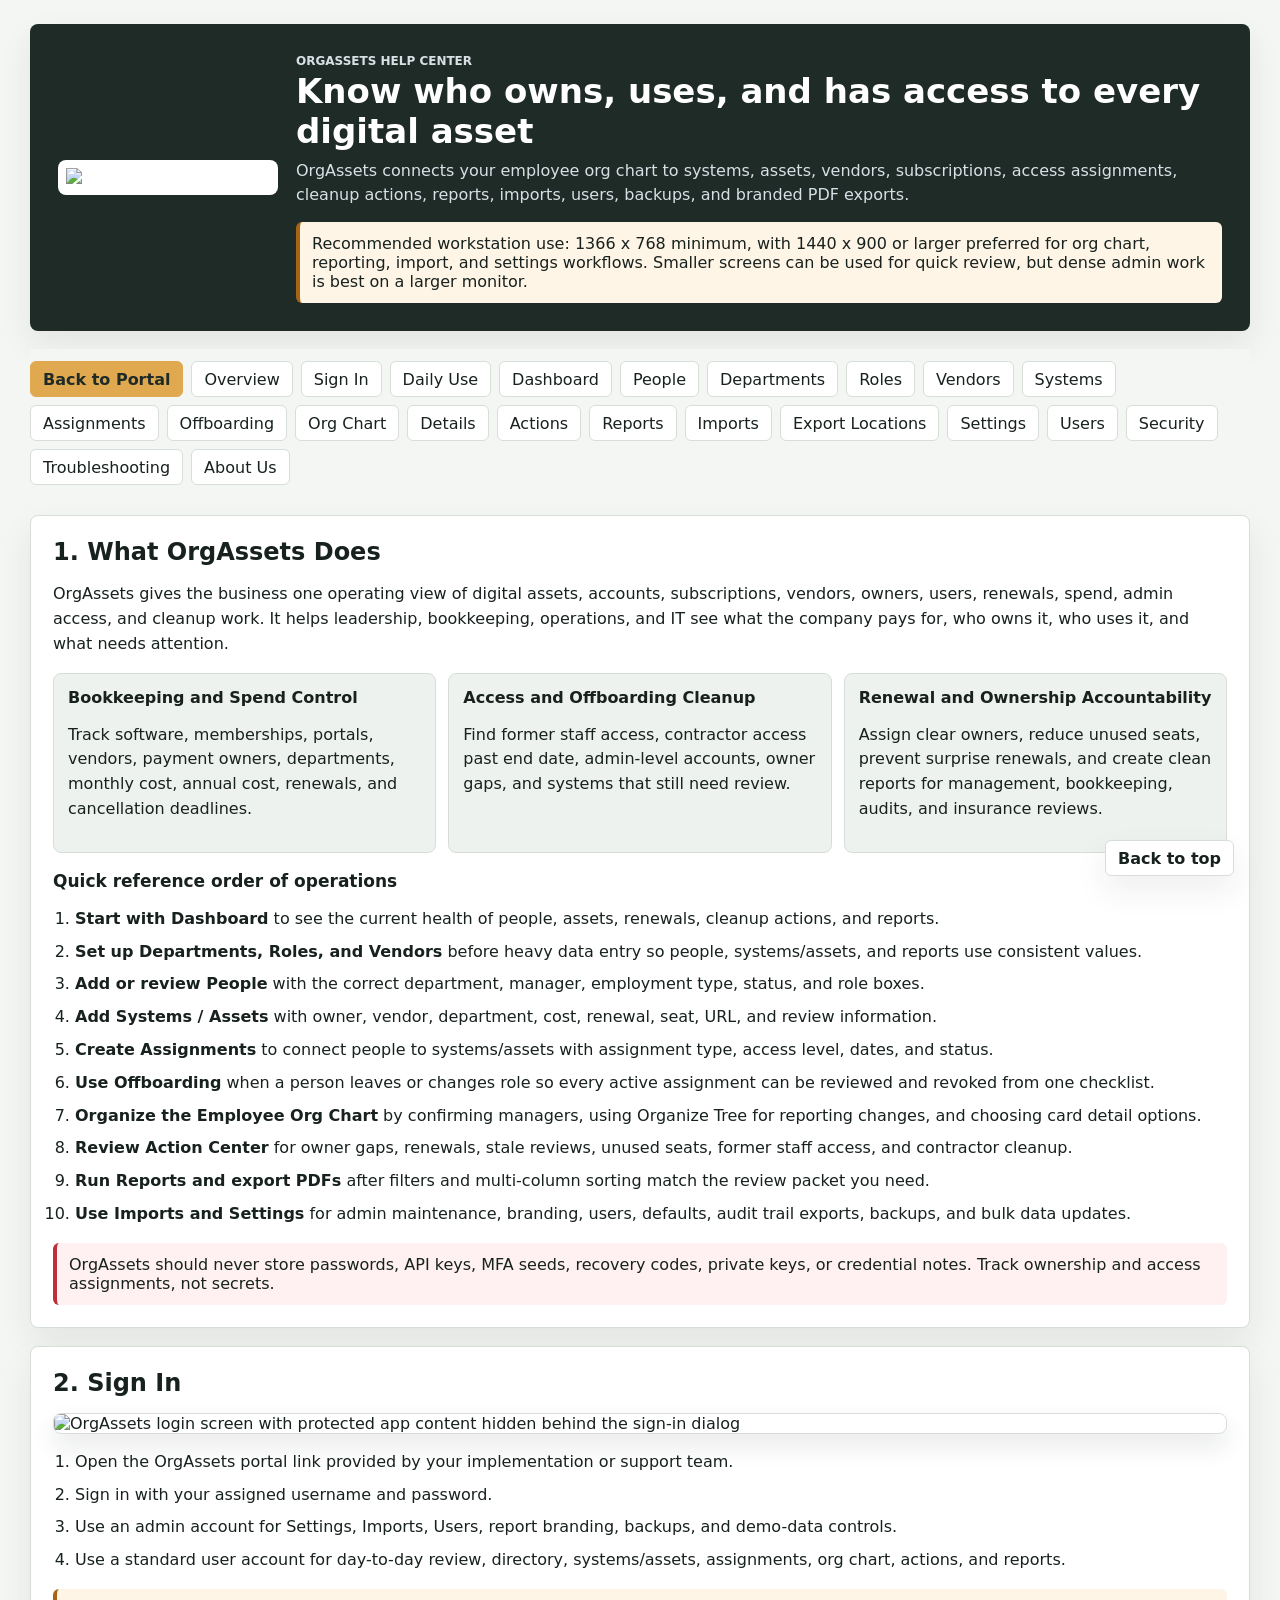
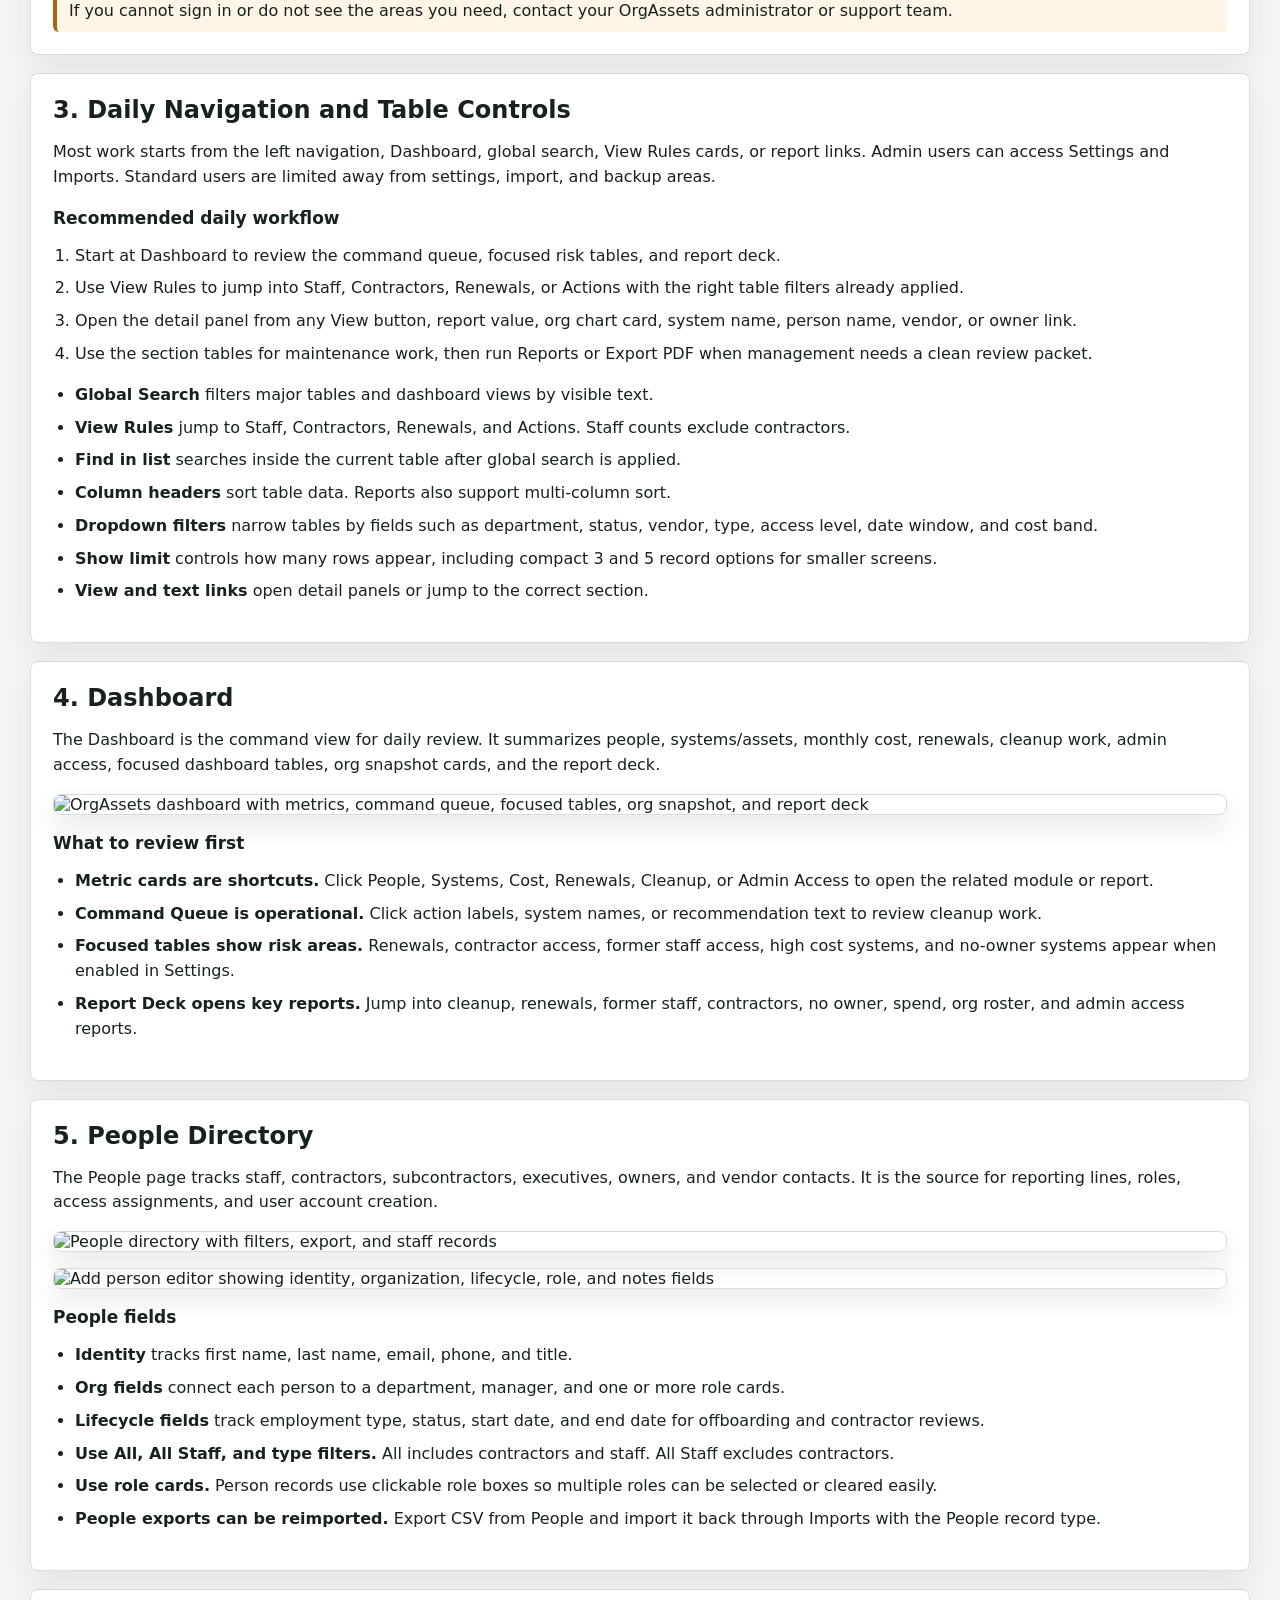
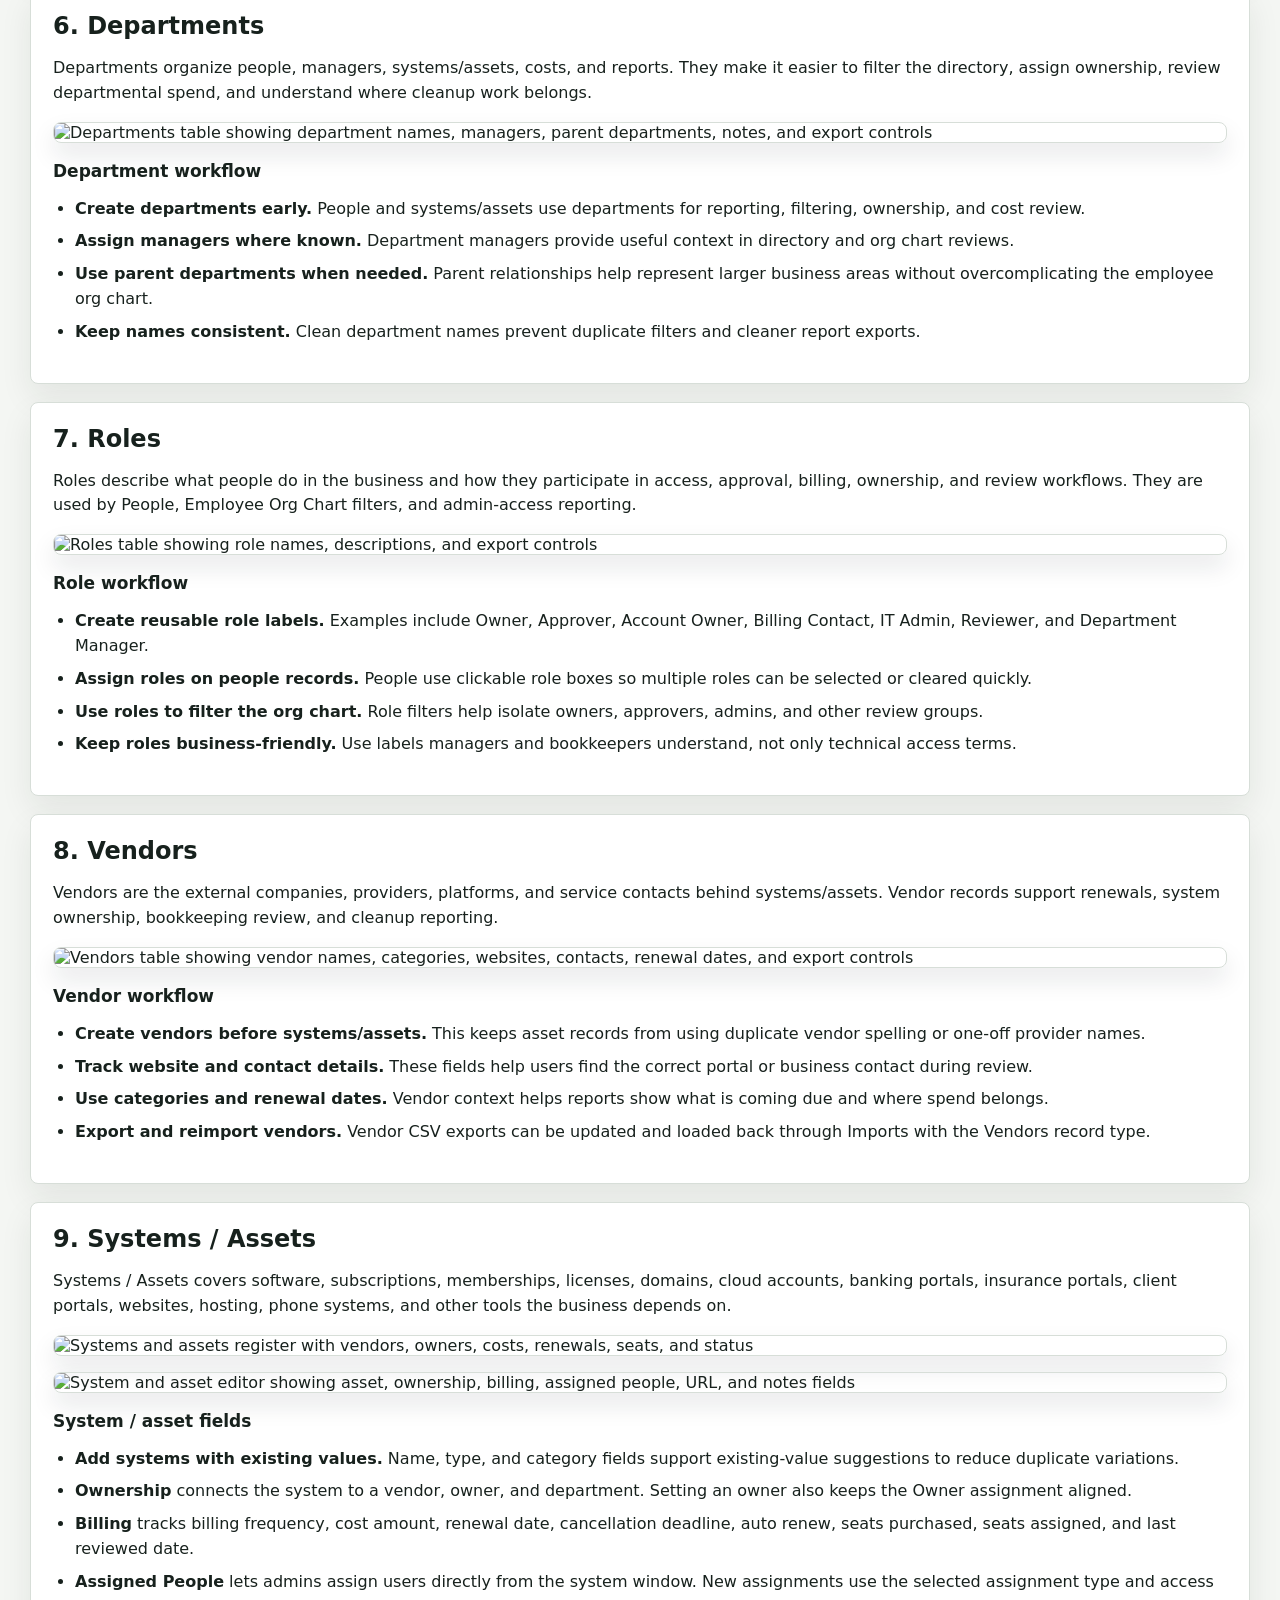
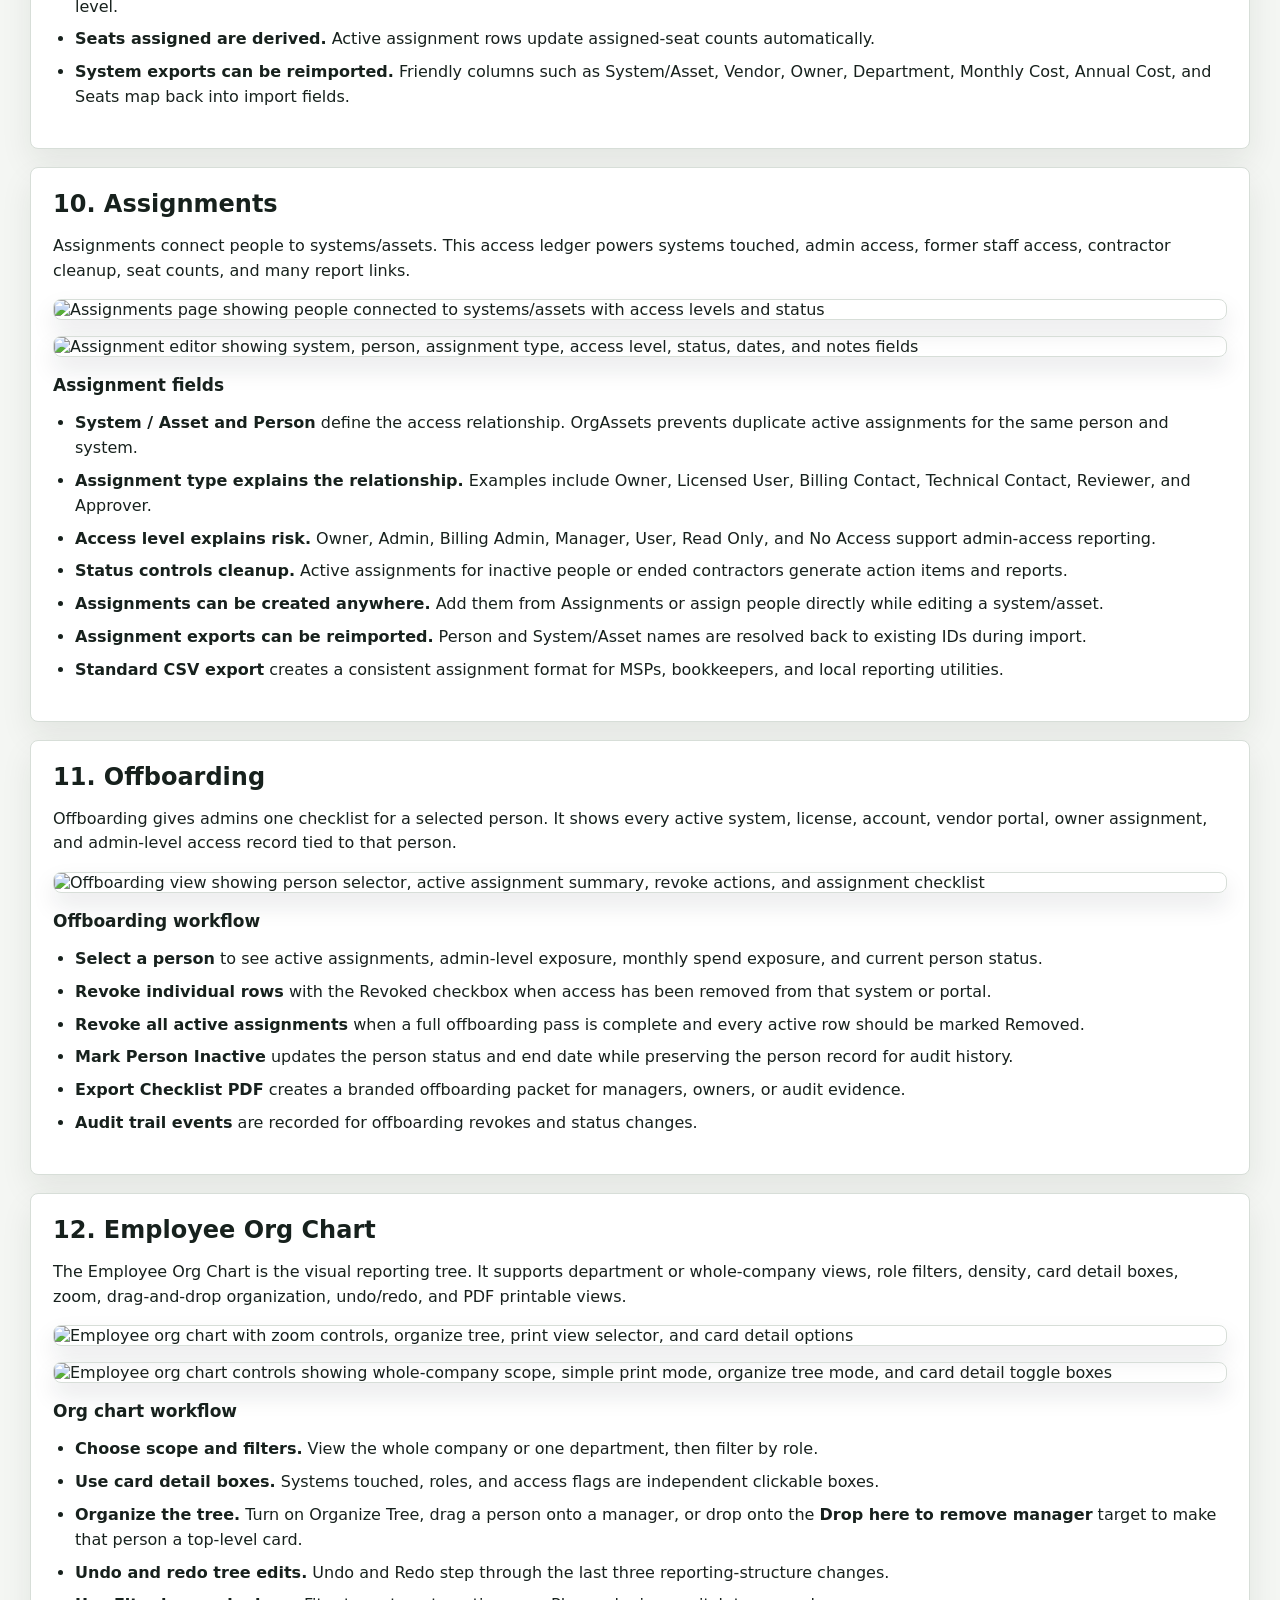
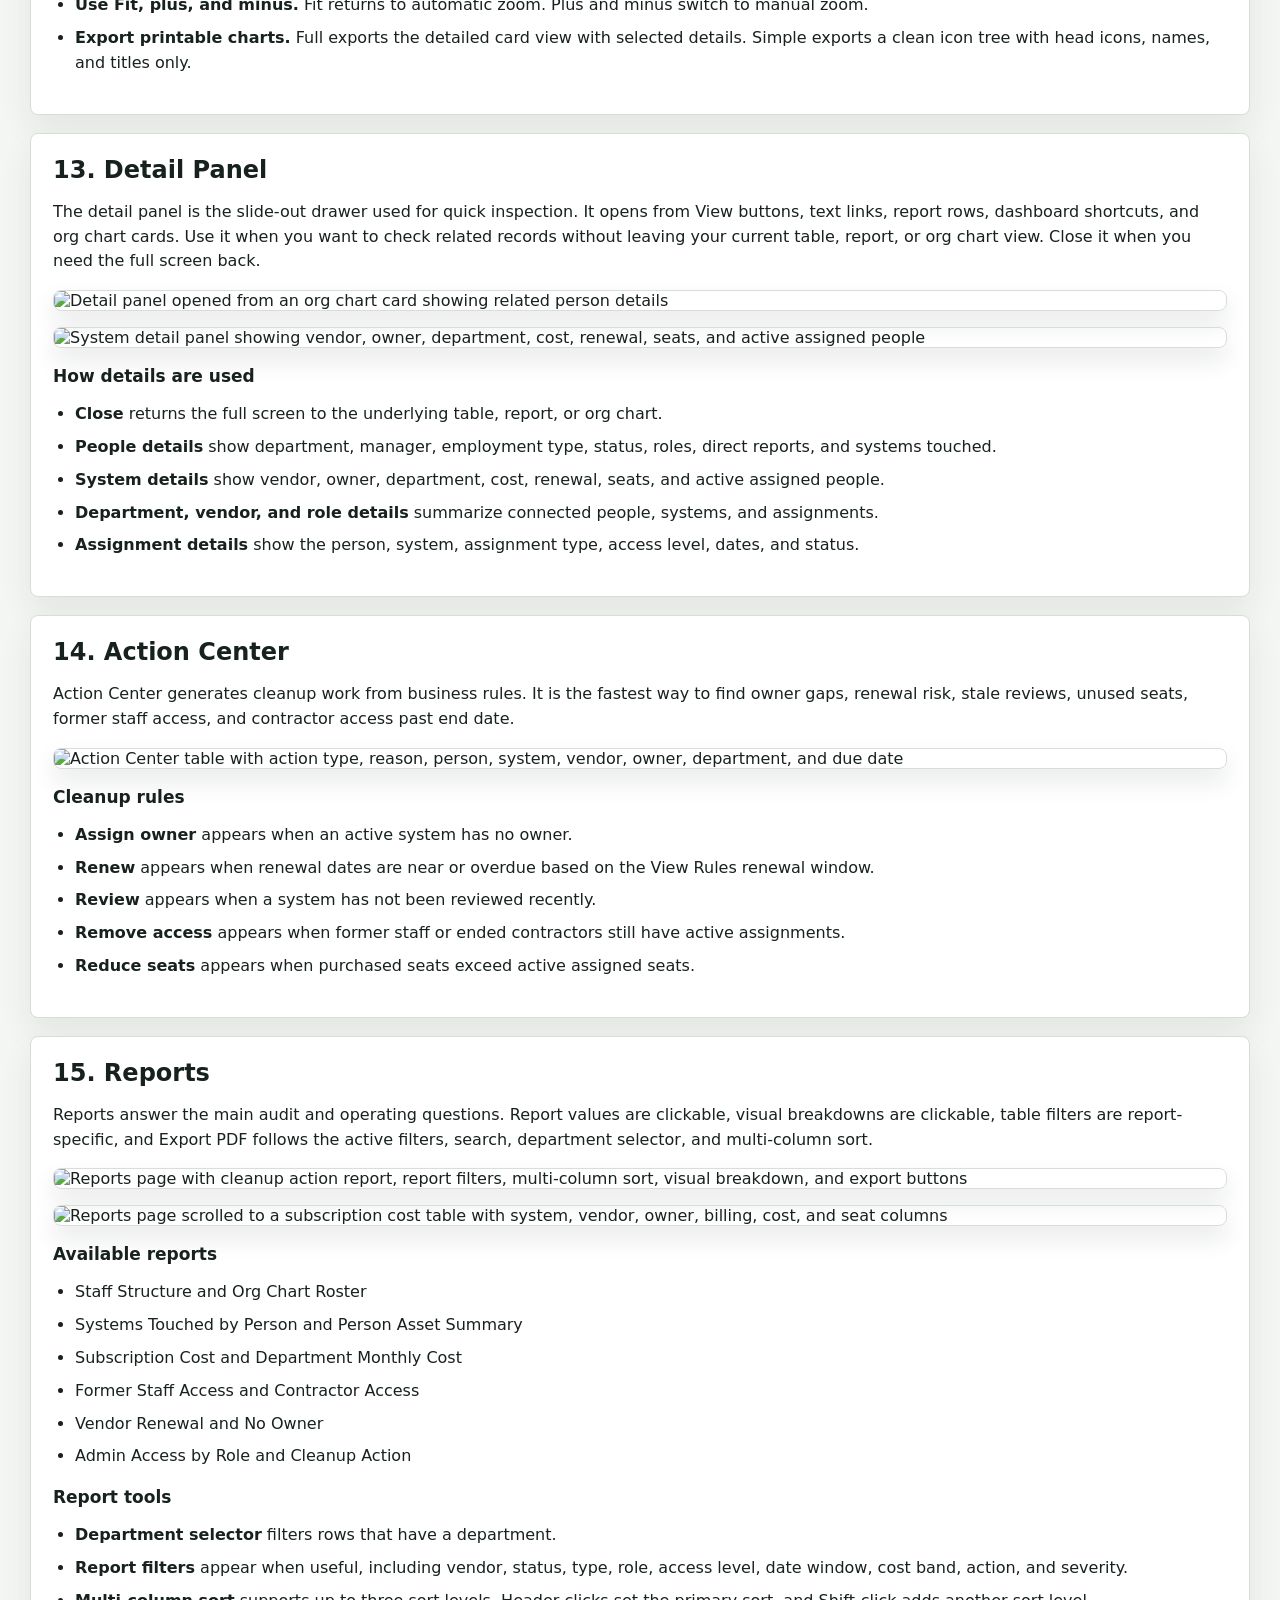
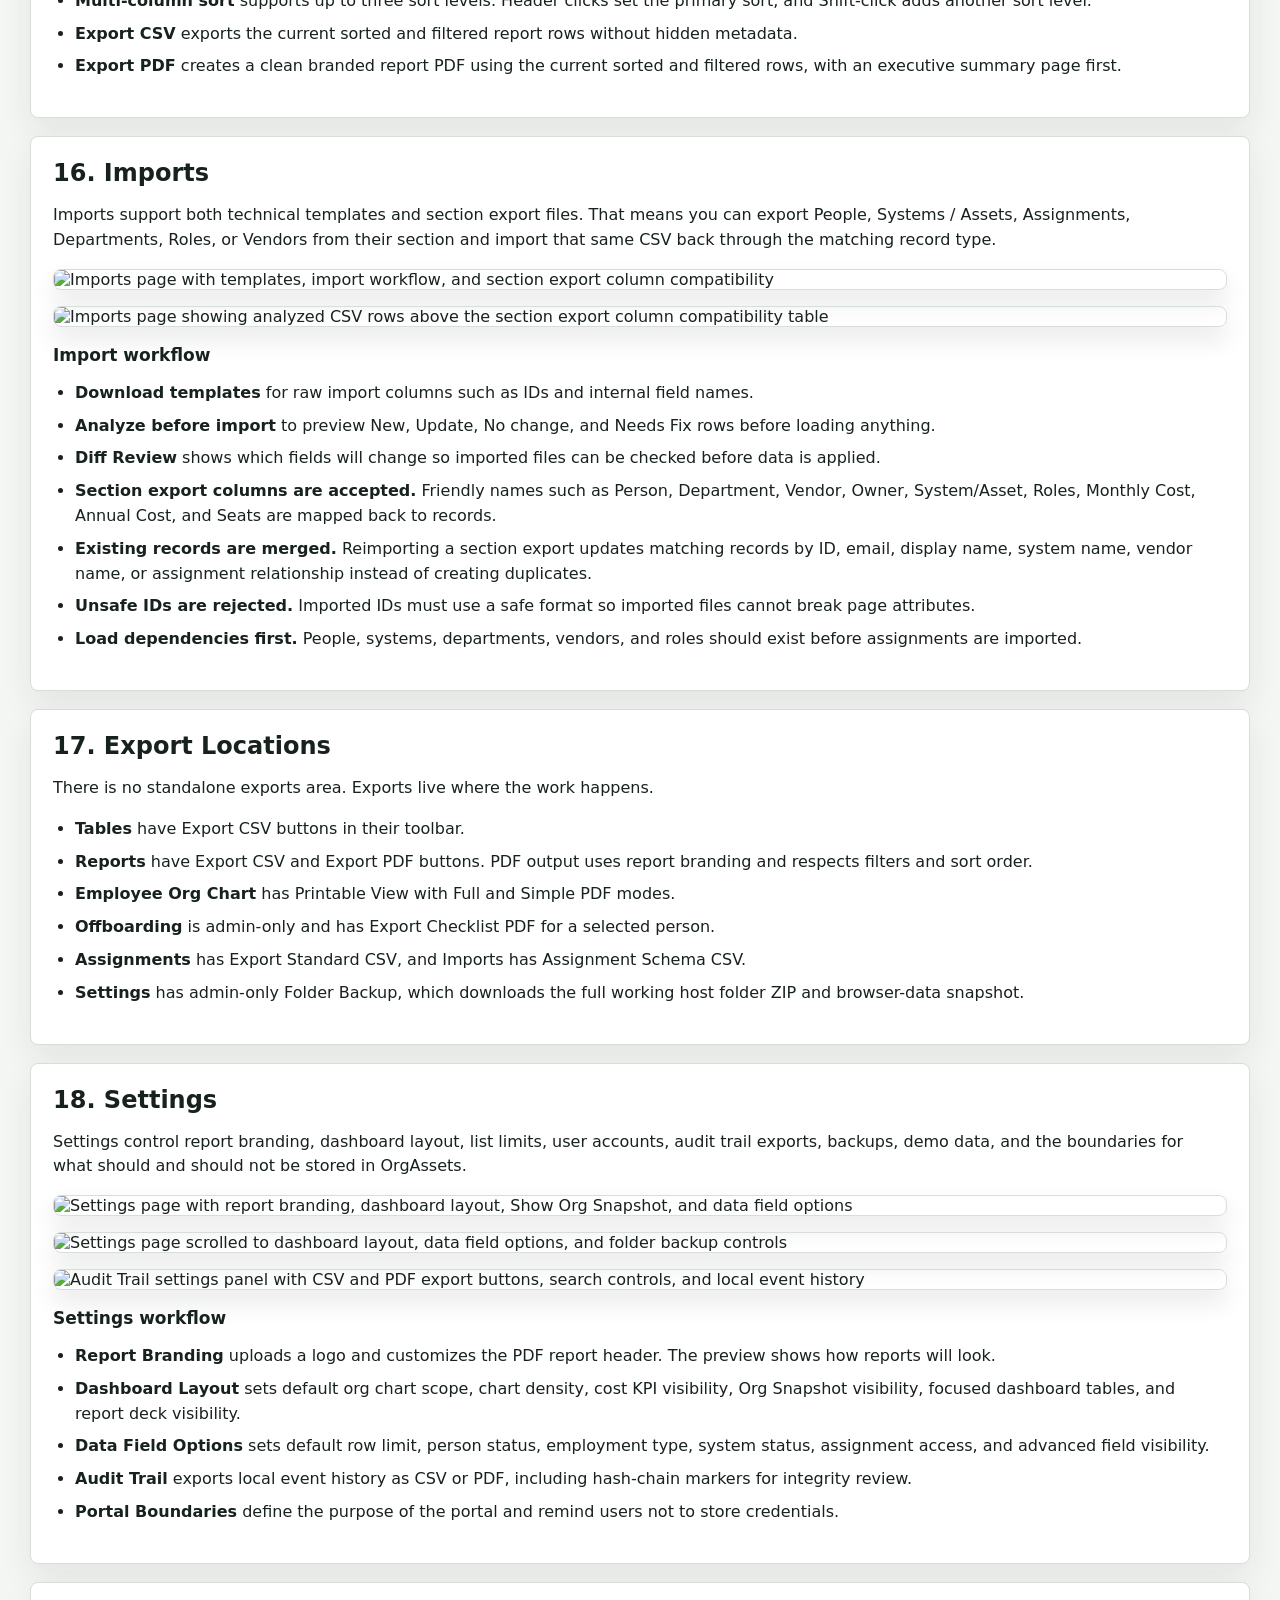
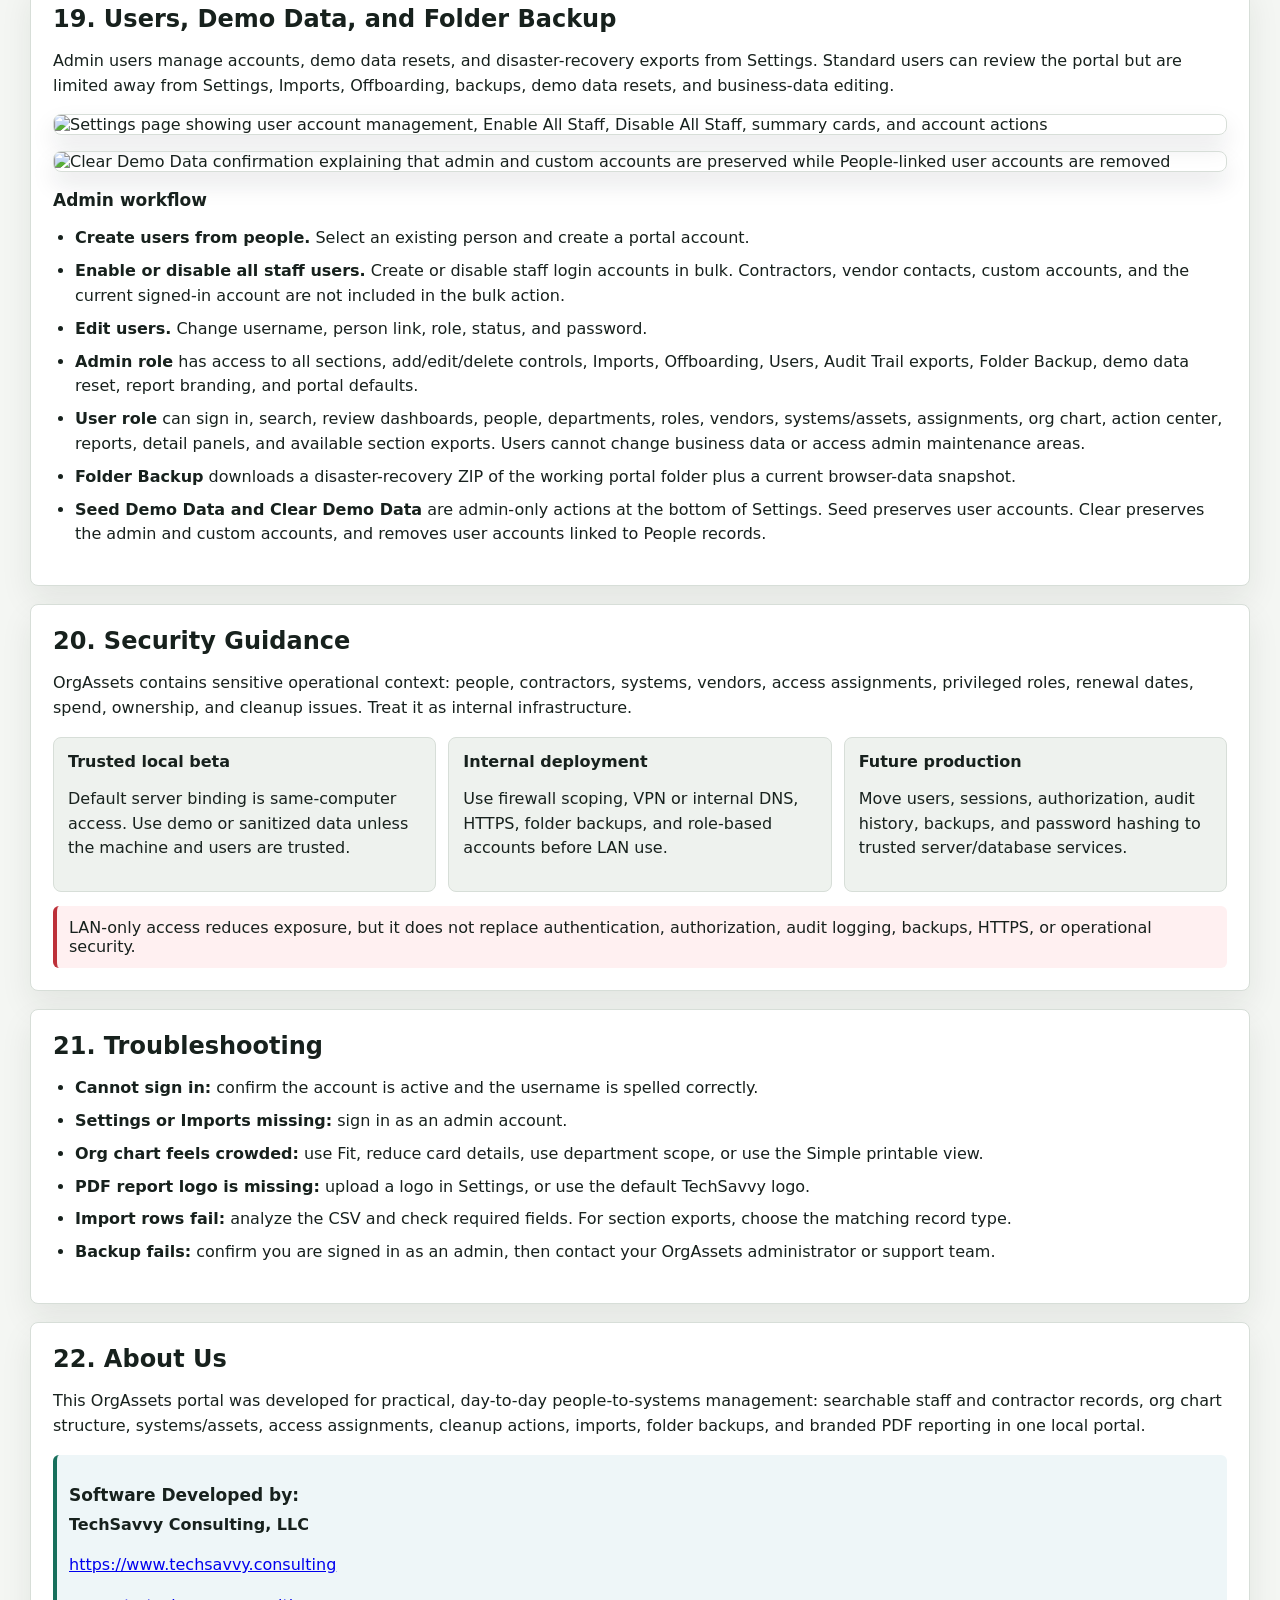
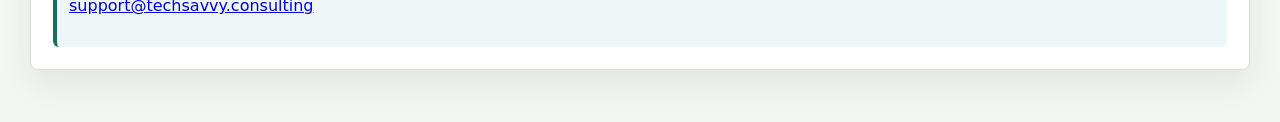
==== help.html @ 1e42f84e "Upload OrgAssets static demo files" ====
<!doctype html>
<html lang="en">
  <head>
    <meta charset="utf-8" />
    <meta name="viewport" content="width=device-width, initial-scale=1" />
    <title>OrgAssets Help</title>
    <link rel="stylesheet" href="./styles.css" />
    <style>
      body {
        background: #f4f6f3;
      }

      .help-layout {
        width: min(1220px, calc(100vw - 32px));
        margin: 0 auto;
        padding: 24px 0 52px;
      }

      .help-hero {
        padding: 28px;
        background: #1f2b27;
        color: #fff;
        border-radius: 8px;
        box-shadow: var(--shadow);
      }

      .brand-row {
        display: grid;
        grid-template-columns: minmax(170px, 220px) minmax(0, 1fr);
        gap: 18px;
        align-items: center;
      }

      .brand-row img {
        width: 100%;
        padding: 8px;
        background: #fff;
        border-radius: 8px;
      }

      .help-hero h1 {
        margin: 0 0 8px;
        font-size: 34px;
      }

      .help-hero p {
        max-width: 920px;
        margin: 0;
        color: #d8e0e5;
        line-height: 1.55;
      }

      .help-nav {
        display: flex;
        flex-wrap: wrap;
        gap: 8px;
        margin-top: 18px;
      }

      .help-nav a,
      .back-top-floating {
        display: inline-flex;
        align-items: center;
        min-height: 36px;
        padding: 0 12px;
        color: var(--text);
        text-decoration: none;
        background: #fff;
        border: 1px solid var(--line);
        border-radius: 6px;
      }

      .help-nav a:hover,
      .back-top-floating:hover {
        border-color: var(--accent);
        box-shadow: 0 8px 18px rgba(23, 32, 39, 0.08);
      }

      .help-nav a.primary {
        background: #e0a84f;
        border-color: #e0a84f;
        color: #1f2b27;
        font-weight: 800;
      }

      .help-nav {
        position: sticky;
        top: 0;
        z-index: 5;
        padding: 12px 0;
        background: #f4f6f3;
      }

      .help-card {
        margin-top: 18px;
        padding: 22px;
        background: #fff;
        border: 1px solid var(--line);
        border-radius: 8px;
        box-shadow: var(--shadow);
      }

      .help-card h2 {
        margin: 0 0 8px;
        font-size: 24px;
      }

      .help-card h3 {
        margin: 18px 0 8px;
        font-size: 17px;
      }

      .help-card p,
      .help-card li {
        line-height: 1.55;
      }

      .help-card ol,
      .help-card ul {
        padding-left: 22px;
      }

      .help-card li {
        margin: 8px 0;
      }

      .help-card h3 + p {
        margin-top: 0;
      }

      .help-card img {
        display: block;
        width: 100%;
        margin: 16px 0;
        border: 1px solid var(--line);
        border-radius: 8px;
        box-shadow: 0 12px 24px rgba(23, 32, 39, 0.1);
      }

      .callout {
        margin-top: 14px;
        padding: 12px;
        color: var(--text);
        background: #eef6f8;
        border-left: 4px solid var(--accent);
        border-radius: 6px;
      }

      .callout p {
        color: inherit;
      }

      .callout.warning {
        background: #fff5e7;
        border-left-color: var(--warn);
      }

      .callout.danger {
        background: #fff0f1;
        border-left-color: var(--danger);
      }

      .feature-grid,
      .workflow-grid {
        display: grid;
        grid-template-columns: repeat(3, minmax(0, 1fr));
        gap: 12px;
        margin-top: 14px;
      }

      .mini-card {
        padding: 14px;
        background: var(--surface-2);
        border: 1px solid var(--line);
        border-radius: 8px;
      }

      .mini-card strong {
        display: block;
        margin-bottom: 6px;
      }

      .back-top-floating {
        position: fixed;
        right: max(18px, calc((100vw - 1220px) / 2 + 16px));
        bottom: 24px;
        z-index: 20;
        font-weight: 800;
        box-shadow: var(--shadow);
      }

      code {
        padding: 2px 5px;
        background: #eef2ee;
        border-radius: 4px;
      }

      @media (max-width: 900px) {
        .brand-row,
        .feature-grid,
        .workflow-grid {
          grid-template-columns: 1fr;
        }

        .brand-row img {
          max-width: 220px;
        }
      }

      @media (max-width: 680px) {
        .help-layout {
          width: min(100vw - 20px, 1220px);
          padding-top: 12px;
        }

        .back-top-floating {
          display: none;
        }

        .help-hero,
        .help-card {
          padding: 16px;
        }

        .help-hero h1 {
          font-size: 28px;
        }
      }
    </style>
  </head>
  <body>
    <a id="top"></a>
    <a class="back-top-floating" href="#top">Back to top</a>

    <main class="help-layout">
      <section class="help-hero">
        <div class="brand-row">
          <img src="./assets/brand/techsavvy-logo.png" alt="TechSavvy Consulting" />
          <div>
            <p class="eyebrow">OrgAssets Help Center</p>
            <h1>Know who owns, uses, and has access to every digital asset</h1>
            <p>
              OrgAssets connects your employee org chart to systems, assets, vendors, subscriptions, access assignments,
              cleanup actions, reports, imports, users, backups, and branded PDF exports.
            </p>
            <div class="callout warning">
              Recommended workstation use: 1366 x 768 minimum, with 1440 x 900 or larger preferred for org chart,
              reporting, import, and settings workflows. Smaller screens can be used for quick review, but dense admin
              work is best on a larger monitor.
            </div>
          </div>
        </div>
      </section>

      <nav class="help-nav" aria-label="Help sections">
        <a class="primary" href="./index.html">Back to Portal</a>
        <a href="#overview">Overview</a>
        <a href="#sign-in">Sign In</a>
        <a href="#daily-use">Daily Use</a>
        <a href="#dashboard">Dashboard</a>
        <a href="#people">People</a>
        <a href="#departments">Departments</a>
        <a href="#roles">Roles</a>
        <a href="#vendors">Vendors</a>
        <a href="#systems">Systems</a>
        <a href="#assignments">Assignments</a>
        <a href="#offboarding">Offboarding</a>
        <a href="#org">Org Chart</a>
        <a href="#details">Details</a>
        <a href="#actions">Actions</a>
        <a href="#reports">Reports</a>
        <a href="#imports">Imports</a>
        <a href="#export-locations">Export Locations</a>
        <a href="#settings">Settings</a>
        <a href="#users-backup">Users</a>
        <a href="#security">Security</a>
        <a href="#troubleshooting">Troubleshooting</a>
        <a href="#about">About Us</a>
      </nav>

      <section id="overview" class="help-card">
        <h2>1. What OrgAssets Does</h2>
        <p>
          OrgAssets gives the business one operating view of digital assets, accounts, subscriptions, vendors, owners,
          users, renewals, spend, admin access, and cleanup work. It helps leadership, bookkeeping, operations, and IT
          see what the company pays for, who owns it, who uses it, and what needs attention.
        </p>
        <div class="feature-grid">
          <article class="mini-card">
            <strong>Bookkeeping and Spend Control</strong>
            <p>Track software, memberships, portals, vendors, payment owners, departments, monthly cost, annual cost, renewals, and cancellation deadlines.</p>
          </article>
          <article class="mini-card">
            <strong>Access and Offboarding Cleanup</strong>
            <p>Find former staff access, contractor access past end date, admin-level accounts, owner gaps, and systems that still need review.</p>
          </article>
          <article class="mini-card">
            <strong>Renewal and Ownership Accountability</strong>
            <p>Assign clear owners, reduce unused seats, prevent surprise renewals, and create clean reports for management, bookkeeping, audits, and insurance reviews.</p>
          </article>
        </div>
        <h3>Quick reference order of operations</h3>
        <ol>
          <li><b>Start with Dashboard</b> to see the current health of people, assets, renewals, cleanup actions, and reports.</li>
          <li><b>Set up Departments, Roles, and Vendors</b> before heavy data entry so people, systems/assets, and reports use consistent values.</li>
          <li><b>Add or review People</b> with the correct department, manager, employment type, status, and role boxes.</li>
          <li><b>Add Systems / Assets</b> with owner, vendor, department, cost, renewal, seat, URL, and review information.</li>
          <li><b>Create Assignments</b> to connect people to systems/assets with assignment type, access level, dates, and status.</li>
          <li><b>Use Offboarding</b> when a person leaves or changes role so every active assignment can be reviewed and revoked from one checklist.</li>
          <li><b>Organize the Employee Org Chart</b> by confirming managers, using Organize Tree for reporting changes, and choosing card detail options.</li>
          <li><b>Review Action Center</b> for owner gaps, renewals, stale reviews, unused seats, former staff access, and contractor cleanup.</li>
          <li><b>Run Reports and export PDFs</b> after filters and multi-column sorting match the review packet you need.</li>
          <li><b>Use Imports and Settings</b> for admin maintenance, branding, users, defaults, audit trail exports, backups, and bulk data updates.</li>
        </ol>
        <div class="callout danger">
          OrgAssets should never store passwords, API keys, MFA seeds, recovery codes, private keys, or credential notes.
          Track ownership and access assignments, not secrets.
        </div>
      </section>

      <section id="sign-in" class="help-card">
        <h2>2. Sign In</h2>
        <img src="./assets/help/21-login-screen.png" alt="OrgAssets login screen with protected app content hidden behind the sign-in dialog" />
        <ol>
          <li>Open the OrgAssets portal link provided by your implementation or support team.</li>
          <li>Sign in with your assigned username and password.</li>
          <li>Use an admin account for Settings, Imports, Users, report branding, backups, and demo-data controls.</li>
          <li>Use a standard user account for day-to-day review, directory, systems/assets, assignments, org chart, actions, and reports.</li>
        </ol>
        <div class="callout warning">
          If you cannot sign in or do not see the areas you need, contact your OrgAssets administrator or support team.
        </div>
      </section>

      <section id="daily-use" class="help-card">
        <h2>3. Daily Navigation and Table Controls</h2>
        <p>
          Most work starts from the left navigation, Dashboard, global search, View Rules cards, or report links. Admin
          users can access Settings and Imports. Standard users are limited away from settings, import, and backup areas.
        </p>
        <h3>Recommended daily workflow</h3>
        <ol>
          <li>Start at Dashboard to review the command queue, focused risk tables, and report deck.</li>
          <li>Use View Rules to jump into Staff, Contractors, Renewals, or Actions with the right table filters already applied.</li>
          <li>Open the detail panel from any View button, report value, org chart card, system name, person name, vendor, or owner link.</li>
          <li>Use the section tables for maintenance work, then run Reports or Export PDF when management needs a clean review packet.</li>
        </ol>
        <ul>
          <li><b>Global Search</b> filters major tables and dashboard views by visible text.</li>
          <li><b>View Rules</b> jump to Staff, Contractors, Renewals, and Actions. Staff counts exclude contractors.</li>
          <li><b>Find in list</b> searches inside the current table after global search is applied.</li>
          <li><b>Column headers</b> sort table data. Reports also support multi-column sort.</li>
          <li><b>Dropdown filters</b> narrow tables by fields such as department, status, vendor, type, access level, date window, and cost band.</li>
          <li><b>Show limit</b> controls how many rows appear, including compact 3 and 5 record options for smaller screens.</li>
          <li><b>View and text links</b> open detail panels or jump to the correct section.</li>
        </ul>
      </section>

      <section id="dashboard" class="help-card">
        <h2>4. Dashboard</h2>
        <p>
          The Dashboard is the command view for daily review. It summarizes people, systems/assets, monthly cost,
          renewals, cleanup work, admin access, focused dashboard tables, org snapshot cards, and the report deck.
        </p>
        <img src="./assets/help/01-dashboard.png" alt="OrgAssets dashboard with metrics, command queue, focused tables, org snapshot, and report deck" />
        <h3>What to review first</h3>
        <ul>
          <li><b>Metric cards are shortcuts.</b> Click People, Systems, Cost, Renewals, Cleanup, or Admin Access to open the related module or report.</li>
          <li><b>Command Queue is operational.</b> Click action labels, system names, or recommendation text to review cleanup work.</li>
          <li><b>Focused tables show risk areas.</b> Renewals, contractor access, former staff access, high cost systems, and no-owner systems appear when enabled in Settings.</li>
          <li><b>Report Deck opens key reports.</b> Jump into cleanup, renewals, former staff, contractors, no owner, spend, org roster, and admin access reports.</li>
        </ul>
      </section>

      <section id="people" class="help-card">
        <h2>5. People Directory</h2>
        <p>
          The People page tracks staff, contractors, subcontractors, executives, owners, and vendor contacts. It is the
          source for reporting lines, roles, access assignments, and user account creation.
        </p>
        <img src="./assets/help/02-people-directory.png" alt="People directory with filters, export, and staff records" />
        <img src="./assets/help/12-people-editor-fields.png" alt="Add person editor showing identity, organization, lifecycle, role, and notes fields" />
        <h3>People fields</h3>
        <ul>
          <li><b>Identity</b> tracks first name, last name, email, phone, and title.</li>
          <li><b>Org fields</b> connect each person to a department, manager, and one or more role cards.</li>
          <li><b>Lifecycle fields</b> track employment type, status, start date, and end date for offboarding and contractor reviews.</li>
          <li><b>Use All, All Staff, and type filters.</b> All includes contractors and staff. All Staff excludes contractors.</li>
          <li><b>Use role cards.</b> Person records use clickable role boxes so multiple roles can be selected or cleared easily.</li>
          <li><b>People exports can be reimported.</b> Export CSV from People and import it back through Imports with the People record type.</li>
        </ul>
      </section>

      <section id="departments" class="help-card">
        <h2>6. Departments</h2>
        <p>
          Departments organize people, managers, systems/assets, costs, and reports. They make it easier to filter the
          directory, assign ownership, review departmental spend, and understand where cleanup work belongs.
        </p>
        <img src="./assets/help/22-departments.png" alt="Departments table showing department names, managers, parent departments, notes, and export controls" />
        <h3>Department workflow</h3>
        <ul>
          <li><b>Create departments early.</b> People and systems/assets use departments for reporting, filtering, ownership, and cost review.</li>
          <li><b>Assign managers where known.</b> Department managers provide useful context in directory and org chart reviews.</li>
          <li><b>Use parent departments when needed.</b> Parent relationships help represent larger business areas without overcomplicating the employee org chart.</li>
          <li><b>Keep names consistent.</b> Clean department names prevent duplicate filters and cleaner report exports.</li>
        </ul>
      </section>

      <section id="roles" class="help-card">
        <h2>7. Roles</h2>
        <p>
          Roles describe what people do in the business and how they participate in access, approval, billing, ownership,
          and review workflows. They are used by People, Employee Org Chart filters, and admin-access reporting.
        </p>
        <img src="./assets/help/23-roles.png" alt="Roles table showing role names, descriptions, and export controls" />
        <h3>Role workflow</h3>
        <ul>
          <li><b>Create reusable role labels.</b> Examples include Owner, Approver, Account Owner, Billing Contact, IT Admin, Reviewer, and Department Manager.</li>
          <li><b>Assign roles on people records.</b> People use clickable role boxes so multiple roles can be selected or cleared quickly.</li>
          <li><b>Use roles to filter the org chart.</b> Role filters help isolate owners, approvers, admins, and other review groups.</li>
          <li><b>Keep roles business-friendly.</b> Use labels managers and bookkeepers understand, not only technical access terms.</li>
        </ul>
      </section>

      <section id="vendors" class="help-card">
        <h2>8. Vendors</h2>
        <p>
          Vendors are the external companies, providers, platforms, and service contacts behind systems/assets. Vendor
          records support renewals, system ownership, bookkeeping review, and cleanup reporting.
        </p>
        <img src="./assets/help/24-vendors.png" alt="Vendors table showing vendor names, categories, websites, contacts, renewal dates, and export controls" />
        <h3>Vendor workflow</h3>
        <ul>
          <li><b>Create vendors before systems/assets.</b> This keeps asset records from using duplicate vendor spelling or one-off provider names.</li>
          <li><b>Track website and contact details.</b> These fields help users find the correct portal or business contact during review.</li>
          <li><b>Use categories and renewal dates.</b> Vendor context helps reports show what is coming due and where spend belongs.</li>
          <li><b>Export and reimport vendors.</b> Vendor CSV exports can be updated and loaded back through Imports with the Vendors record type.</li>
        </ul>
      </section>

      <section id="systems" class="help-card">
        <h2>9. Systems / Assets</h2>
        <p>
          Systems / Assets covers software, subscriptions, memberships, licenses, domains, cloud accounts, banking
          portals, insurance portals, client portals, websites, hosting, phone systems, and other tools the business
          depends on.
        </p>
        <img src="./assets/help/03-systems-assets.png" alt="Systems and assets register with vendors, owners, costs, renewals, seats, and status" />
        <img src="./assets/help/13-system-asset-editor-fields.png" alt="System and asset editor showing asset, ownership, billing, assigned people, URL, and notes fields" />
        <h3>System / asset fields</h3>
        <ul>
          <li><b>Add systems with existing values.</b> Name, type, and category fields support existing-value suggestions to reduce duplicate variations.</li>
          <li><b>Ownership</b> connects the system to a vendor, owner, and department. Setting an owner also keeps the Owner assignment aligned.</li>
          <li><b>Billing</b> tracks billing frequency, cost amount, renewal date, cancellation deadline, auto renew, seats purchased, seats assigned, and last reviewed date.</li>
          <li><b>Assigned People</b> lets admins assign users directly from the system window. New assignments use the selected assignment type and access level.</li>
          <li><b>Seats assigned are derived.</b> Active assignment rows update assigned-seat counts automatically.</li>
          <li><b>System exports can be reimported.</b> Friendly columns such as System/Asset, Vendor, Owner, Department, Monthly Cost, Annual Cost, and Seats map back into import fields.</li>
        </ul>
      </section>

      <section id="assignments" class="help-card">
        <h2>10. Assignments</h2>
        <p>
          Assignments connect people to systems/assets. This access ledger powers systems touched, admin access, former
          staff access, contractor cleanup, seat counts, and many report links.
        </p>
        <img src="./assets/help/04-assignments.png" alt="Assignments page showing people connected to systems/assets with access levels and status" />
        <img src="./assets/help/14-assignment-editor-fields.png" alt="Assignment editor showing system, person, assignment type, access level, status, dates, and notes fields" />
        <h3>Assignment fields</h3>
        <ul>
          <li><b>System / Asset and Person</b> define the access relationship. OrgAssets prevents duplicate active assignments for the same person and system.</li>
          <li><b>Assignment type explains the relationship.</b> Examples include Owner, Licensed User, Billing Contact, Technical Contact, Reviewer, and Approver.</li>
          <li><b>Access level explains risk.</b> Owner, Admin, Billing Admin, Manager, User, Read Only, and No Access support admin-access reporting.</li>
          <li><b>Status controls cleanup.</b> Active assignments for inactive people or ended contractors generate action items and reports.</li>
          <li><b>Assignments can be created anywhere.</b> Add them from Assignments or assign people directly while editing a system/asset.</li>
          <li><b>Assignment exports can be reimported.</b> Person and System/Asset names are resolved back to existing IDs during import.</li>
          <li><b>Standard CSV export</b> creates a consistent assignment format for MSPs, bookkeepers, and local reporting utilities.</li>
        </ul>
      </section>

      <section id="offboarding" class="help-card">
        <h2>11. Offboarding</h2>
        <p>
          Offboarding gives admins one checklist for a selected person. It shows every active system, license, account,
          vendor portal, owner assignment, and admin-level access record tied to that person.
        </p>
        <img src="./assets/help/25-offboarding.png" alt="Offboarding view showing person selector, active assignment summary, revoke actions, and assignment checklist" />
        <h3>Offboarding workflow</h3>
        <ul>
          <li><b>Select a person</b> to see active assignments, admin-level exposure, monthly spend exposure, and current person status.</li>
          <li><b>Revoke individual rows</b> with the Revoked checkbox when access has been removed from that system or portal.</li>
          <li><b>Revoke all active assignments</b> when a full offboarding pass is complete and every active row should be marked Removed.</li>
          <li><b>Mark Person Inactive</b> updates the person status and end date while preserving the person record for audit history.</li>
          <li><b>Export Checklist PDF</b> creates a branded offboarding packet for managers, owners, or audit evidence.</li>
          <li><b>Audit trail events</b> are recorded for offboarding revokes and status changes.</li>
        </ul>
      </section>

      <section id="org" class="help-card">
        <h2>12. Employee Org Chart</h2>
        <p>
          The Employee Org Chart is the visual reporting tree. It supports department or whole-company views, role
          filters, density, card detail boxes, zoom, drag-and-drop organization, undo/redo, and PDF printable views.
        </p>
        <img src="./assets/help/05-employee-org-chart-map.png" alt="Employee org chart with zoom controls, organize tree, print view selector, and card detail options" />
        <img src="./assets/help/15-org-chart-print-controls.png" alt="Employee org chart controls showing whole-company scope, simple print mode, organize tree mode, and card detail toggle boxes" />
        <h3>Org chart workflow</h3>
        <ul>
          <li><b>Choose scope and filters.</b> View the whole company or one department, then filter by role.</li>
          <li><b>Use card detail boxes.</b> Systems touched, roles, and access flags are independent clickable boxes.</li>
          <li><b>Organize the tree.</b> Turn on Organize Tree, drag a person onto a manager, or drop onto the <b>Drop here to remove manager</b> target to make that person a top-level card.</li>
          <li><b>Undo and redo tree edits.</b> Undo and Redo step through the last three reporting-structure changes.</li>
          <li><b>Use Fit, plus, and minus.</b> Fit returns to automatic zoom. Plus and minus switch to manual zoom.</li>
          <li><b>Export printable charts.</b> Full exports the detailed card view with selected details. Simple exports a clean icon tree with head icons, names, and titles only.</li>
        </ul>
      </section>

      <section id="details" class="help-card">
        <h2>13. Detail Panel</h2>
        <p>
          The detail panel is the slide-out drawer used for quick inspection. It opens from View buttons, text links,
          report rows, dashboard shortcuts, and org chart cards. Use it when you want to check related records without
          leaving your current table, report, or org chart view. Close it when you need the full screen back.
        </p>
        <img src="./assets/help/06-detail-panel.png" alt="Detail panel opened from an org chart card showing related person details" />
        <img src="./assets/help/20-system-detail-panel.png" alt="System detail panel showing vendor, owner, department, cost, renewal, seats, and active assigned people" />
        <h3>How details are used</h3>
        <ul>
          <li><b>Close</b> returns the full screen to the underlying table, report, or org chart.</li>
          <li><b>People details</b> show department, manager, employment type, status, roles, direct reports, and systems touched.</li>
          <li><b>System details</b> show vendor, owner, department, cost, renewal, seats, and active assigned people.</li>
          <li><b>Department, vendor, and role details</b> summarize connected people, systems, and assignments.</li>
          <li><b>Assignment details</b> show the person, system, assignment type, access level, dates, and status.</li>
        </ul>
      </section>

      <section id="actions" class="help-card">
        <h2>14. Action Center</h2>
        <p>
          Action Center generates cleanup work from business rules. It is the fastest way to find owner gaps, renewal
          risk, stale reviews, unused seats, former staff access, and contractor access past end date.
        </p>
        <img src="./assets/help/07-action-center.png" alt="Action Center table with action type, reason, person, system, vendor, owner, department, and due date" />
        <h3>Cleanup rules</h3>
        <ul>
          <li><b>Assign owner</b> appears when an active system has no owner.</li>
          <li><b>Renew</b> appears when renewal dates are near or overdue based on the View Rules renewal window.</li>
          <li><b>Review</b> appears when a system has not been reviewed recently.</li>
          <li><b>Remove access</b> appears when former staff or ended contractors still have active assignments.</li>
          <li><b>Reduce seats</b> appears when purchased seats exceed active assigned seats.</li>
        </ul>
      </section>

      <section id="reports" class="help-card">
        <h2>15. Reports</h2>
        <p>
          Reports answer the main audit and operating questions. Report values are clickable, visual breakdowns are
          clickable, table filters are report-specific, and Export PDF follows the active filters, search, department
          selector, and multi-column sort.
        </p>
        <img src="./assets/help/08-reports.png" alt="Reports page with cleanup action report, report filters, multi-column sort, visual breakdown, and export buttons" />
        <img src="./assets/help/16-reports-filters-export.png" alt="Reports page scrolled to a subscription cost table with system, vendor, owner, billing, cost, and seat columns" />
        <h3>Available reports</h3>
        <ul>
          <li>Staff Structure and Org Chart Roster</li>
          <li>Systems Touched by Person and Person Asset Summary</li>
          <li>Subscription Cost and Department Monthly Cost</li>
          <li>Former Staff Access and Contractor Access</li>
          <li>Vendor Renewal and No Owner</li>
          <li>Admin Access by Role and Cleanup Action</li>
        </ul>
        <h3>Report tools</h3>
        <ul>
          <li><b>Department selector</b> filters rows that have a department.</li>
          <li><b>Report filters</b> appear when useful, including vendor, status, type, role, access level, date window, cost band, action, and severity.</li>
          <li><b>Multi-column sort</b> supports up to three sort levels. Header clicks set the primary sort, and Shift-click adds another sort level.</li>
          <li><b>Export CSV</b> exports the current sorted and filtered report rows without hidden metadata.</li>
          <li><b>Export PDF</b> creates a clean branded report PDF using the current sorted and filtered rows, with an executive summary page first.</li>
        </ul>
      </section>

      <section id="imports" class="help-card">
        <h2>16. Imports</h2>
        <p>
          Imports support both technical templates and section export files. That means you can export People, Systems /
          Assets, Assignments, Departments, Roles, or Vendors from their section and import that same CSV back through
          the matching record type.
        </p>
        <img src="./assets/help/09-imports.png" alt="Imports page with templates, import workflow, and section export column compatibility" />
        <img src="./assets/help/17-import-analysis-preview.png" alt="Imports page showing analyzed CSV rows above the section export column compatibility table" />
        <h3>Import workflow</h3>
        <ul>
          <li><b>Download templates</b> for raw import columns such as IDs and internal field names.</li>
          <li><b>Analyze before import</b> to preview New, Update, No change, and Needs Fix rows before loading anything.</li>
          <li><b>Diff Review</b> shows which fields will change so imported files can be checked before data is applied.</li>
          <li><b>Section export columns are accepted.</b> Friendly names such as Person, Department, Vendor, Owner, System/Asset, Roles, Monthly Cost, Annual Cost, and Seats are mapped back to records.</li>
          <li><b>Existing records are merged.</b> Reimporting a section export updates matching records by ID, email, display name, system name, vendor name, or assignment relationship instead of creating duplicates.</li>
          <li><b>Unsafe IDs are rejected.</b> Imported IDs must use a safe format so imported files cannot break page attributes.</li>
          <li><b>Load dependencies first.</b> People, systems, departments, vendors, and roles should exist before assignments are imported.</li>
        </ul>
      </section>

      <section id="export-locations" class="help-card">
        <h2>17. Export Locations</h2>
        <p>
          There is no standalone exports area. Exports live where the work happens.
        </p>
        <ul>
          <li><b>Tables</b> have Export CSV buttons in their toolbar.</li>
          <li><b>Reports</b> have Export CSV and Export PDF buttons. PDF output uses report branding and respects filters and sort order.</li>
          <li><b>Employee Org Chart</b> has Printable View with Full and Simple PDF modes.</li>
          <li><b>Offboarding</b> is admin-only and has Export Checklist PDF for a selected person.</li>
          <li><b>Assignments</b> has Export Standard CSV, and Imports has Assignment Schema CSV.</li>
          <li><b>Settings</b> has admin-only Folder Backup, which downloads the full working host folder ZIP and browser-data snapshot.</li>
        </ul>
      </section>

      <section id="settings" class="help-card">
        <h2>18. Settings</h2>
        <p>
          Settings control report branding, dashboard layout, list limits, user accounts, audit trail exports, backups,
          demo data, and the boundaries for what should and should not be stored in OrgAssets.
        </p>
        <img src="./assets/help/10-settings.png" alt="Settings page with report branding, dashboard layout, Show Org Snapshot, and data field options" />
        <img src="./assets/help/18-settings-report-branding-layout.png" alt="Settings page scrolled to dashboard layout, data field options, and folder backup controls" />
        <img src="./assets/help/26-audit-trail.png" alt="Audit Trail settings panel with CSV and PDF export buttons, search controls, and local event history" />
        <h3>Settings workflow</h3>
        <ul>
          <li><b>Report Branding</b> uploads a logo and customizes the PDF report header. The preview shows how reports will look.</li>
          <li><b>Dashboard Layout</b> sets default org chart scope, chart density, cost KPI visibility, Org Snapshot visibility, focused dashboard tables, and report deck visibility.</li>
          <li><b>Data Field Options</b> sets default row limit, person status, employment type, system status, assignment access, and advanced field visibility.</li>
          <li><b>Audit Trail</b> exports local event history as CSV or PDF, including hash-chain markers for integrity review.</li>
          <li><b>Portal Boundaries</b> define the purpose of the portal and remind users not to store credentials.</li>
        </ul>
      </section>

      <section id="users-backup" class="help-card">
        <h2>19. Users, Demo Data, and Folder Backup</h2>
        <p>
          Admin users manage accounts, demo data resets, and disaster-recovery exports from Settings. Standard users
          can review the portal but are limited away from Settings, Imports, Offboarding, backups, demo data resets,
          and business-data editing.
        </p>
        <img src="./assets/help/11-users-backup.png" alt="Settings page showing user account management, Enable All Staff, Disable All Staff, summary cards, and account actions" />
        <img src="./assets/help/19-settings-users-backup-demo.png" alt="Clear Demo Data confirmation explaining that admin and custom accounts are preserved while People-linked user accounts are removed" />
        <h3>Admin workflow</h3>
        <ul>
          <li><b>Create users from people.</b> Select an existing person and create a portal account.</li>
          <li><b>Enable or disable all staff users.</b> Create or disable staff login accounts in bulk. Contractors, vendor contacts, custom accounts, and the current signed-in account are not included in the bulk action.</li>
          <li><b>Edit users.</b> Change username, person link, role, status, and password.</li>
          <li><b>Admin role</b> has access to all sections, add/edit/delete controls, Imports, Offboarding, Users, Audit Trail exports, Folder Backup, demo data reset, report branding, and portal defaults.</li>
          <li><b>User role</b> can sign in, search, review dashboards, people, departments, roles, vendors, systems/assets, assignments, org chart, action center, reports, detail panels, and available section exports. Users cannot change business data or access admin maintenance areas.</li>
          <li><b>Folder Backup</b> downloads a disaster-recovery ZIP of the working portal folder plus a current browser-data snapshot.</li>
          <li><b>Seed Demo Data and Clear Demo Data</b> are admin-only actions at the bottom of Settings. Seed preserves user accounts. Clear preserves the admin and custom accounts, and removes user accounts linked to People records.</li>
        </ul>
      </section>

      <section id="security" class="help-card">
        <h2>20. Security Guidance</h2>
        <p>
          OrgAssets contains sensitive operational context: people, contractors, systems, vendors, access assignments,
          privileged roles, renewal dates, spend, ownership, and cleanup issues. Treat it as internal infrastructure.
        </p>
        <div class="workflow-grid">
          <article class="mini-card">
            <strong>Trusted local beta</strong>
            <p>Default server binding is same-computer access. Use demo or sanitized data unless the machine and users are trusted.</p>
          </article>
          <article class="mini-card">
            <strong>Internal deployment</strong>
            <p>Use firewall scoping, VPN or internal DNS, HTTPS, folder backups, and role-based accounts before LAN use.</p>
          </article>
          <article class="mini-card">
            <strong>Future production</strong>
            <p>Move users, sessions, authorization, audit history, backups, and password hashing to trusted server/database services.</p>
          </article>
        </div>
        <div class="callout danger">
          LAN-only access reduces exposure, but it does not replace authentication, authorization, audit logging, backups,
          HTTPS, or operational security.
        </div>
      </section>

      <section id="troubleshooting" class="help-card">
        <h2>21. Troubleshooting</h2>
        <ul>
          <li><b>Cannot sign in:</b> confirm the account is active and the username is spelled correctly.</li>
          <li><b>Settings or Imports missing:</b> sign in as an admin account.</li>
          <li><b>Org chart feels crowded:</b> use Fit, reduce card details, use department scope, or use the Simple printable view.</li>
          <li><b>PDF report logo is missing:</b> upload a logo in Settings, or use the default TechSavvy logo.</li>
          <li><b>Import rows fail:</b> analyze the CSV and check required fields. For section exports, choose the matching record type.</li>
          <li><b>Backup fails:</b> confirm you are signed in as an admin, then contact your OrgAssets administrator or support team.</li>
        </ul>
      </section>

      <section id="about" class="help-card">
        <h2>22. About Us</h2>
        <p>
          This OrgAssets portal was developed for practical, day-to-day people-to-systems management: searchable staff
          and contractor records, org chart structure, systems/assets, access assignments, cleanup actions, imports,
          folder backups, and branded PDF reporting in one local portal.
        </p>
        <div class="callout">
          <h3>Software Developed by:</h3>
          <p><b>TechSavvy Consulting, LLC</b></p>
          <p class="small"><a href="https://www.techsavvy.consulting" target="_blank" rel="noopener">https://www.techsavvy.consulting</a></p>
          <p class="small"><a href="mailto:support@techsavvy.consulting">support@techsavvy.consulting</a></p>
        </div>
      </section>
    </main>
  </body>
</html>
---- styles.css ----
:root {
  color-scheme: light;
  --bg: #f4f6f3;
  --surface: #ffffff;
  --surface-2: #eef2ee;
  --text: #17211d;
  --muted: #65736d;
  --line: #d7ded8;
  --accent: #176f5c;
  --accent-2: #9b5d28;
  --good: #1f7a49;
  --warn: #a66514;
  --danger: #bd3039;
  --info: #2b5f94;
  --ink: #17211d;
  --shadow: 0 14px 32px rgba(23, 33, 29, 0.08);
  font-family: Inter, ui-sans-serif, system-ui, -apple-system, BlinkMacSystemFont, "Segoe UI", sans-serif;
}

* {
  box-sizing: border-box;
}

body {
  margin: 0;
  min-height: 100vh;
  overflow-x: hidden;
  background: var(--bg);
  color: var(--text);
}

button,
input,
select,
textarea {
  font: inherit;
}

button,
select,
input,
textarea {
  border: 1px solid var(--line);
  border-radius: 6px;
}

button {
  min-height: 36px;
  padding: 0 12px;
  background: var(--surface);
  color: var(--text);
  cursor: pointer;
}

button:hover {
  border-color: var(--accent);
  color: var(--accent);
}

select,
input,
textarea {
  min-height: 36px;
  padding: 0 10px;
  background: #fff;
  color: var(--text);
}

textarea {
  min-height: 88px;
  padding: 9px 10px;
  resize: vertical;
}

[hidden] {
  display: none !important;
}

.icon-sprite {
  display: none;
}

.app-shell {
  display: grid;
  grid-template-columns: 280px minmax(0, 1fr);
  min-height: 100vh;
}

.sidebar {
  position: sticky;
  top: 0;
  height: 100vh;
  overflow: auto;
  padding: 22px;
  background: #1f2b27;
  color: #f9fbfc;
  border-right: 1px solid #15211c;
}

.brand {
  display: grid;
  gap: 8px;
  margin-bottom: 22px;
}

.brand::before {
  content: none;
}

.brand-logo {
  display: block;
  width: min(100%, 218px);
  height: 76px;
  object-fit: contain;
  object-position: left center;
  padding: 8px;
  background: #fff;
  border: 1px solid #d6d9d8;
  border-radius: 8px;
}

.brand h1,
.brand p,
.panel h3,
.topbar h2,
.sidebar-panel h2 {
  margin: 0;
}

.brand h1 {
  font-size: 18px;
}

.brand p,
.sidebar-panel,
.nav-item {
  color: #b8c4cc;
}

.nav-list {
  display: grid;
  gap: 7px;
}

.nav-item {
  display: flex;
  align-items: center;
  justify-content: flex-start;
  gap: 10px;
  width: 100%;
  min-height: 38px;
  padding: 0 12px;
  text-align: left;
  text-decoration: none;
  background: transparent;
  border-color: transparent;
}

.nav-icon {
  width: 18px;
  height: 18px;
  flex: 0 0 18px;
  fill: currentColor;
  opacity: 0.86;
}

.nav-item span {
  min-width: 0;
  overflow: hidden;
  text-overflow: ellipsis;
  white-space: nowrap;
}

.nav-item.active,
.nav-item:hover {
  background: #2d3a42;
  color: #fff;
  border-color: #3e4f59;
}

.sidebar-panel {
  margin-top: 24px;
  padding-top: 20px;
  border-top: 1px solid #3e4f59;
}

.sidebar-panel h2 {
  margin-bottom: 14px;
  color: #fff;
  font-size: 14px;
}

.sidebar-panel label,
.search,
.filter-grid label {
  display: grid;
  gap: 6px;
  font-size: 13px;
}

.sidebar-panel select {
  width: 100%;
}

.toggle-row {
  display: flex !important;
  grid-template-columns: none;
  align-items: center;
  gap: 8px;
  margin-top: 14px;
}

.toggle-row input {
  width: 16px;
  min-height: 16px;
}

.view-rule-stats {
  display: grid;
  grid-template-columns: repeat(2, minmax(0, 1fr));
  gap: 8px;
  margin-bottom: 14px;
}

.view-rule-card {
  display: grid;
  gap: 2px;
  min-height: 58px;
  padding: 9px;
  background: rgba(255, 255, 255, 0.06);
  border-color: rgba(255, 255, 255, 0.12);
  color: #f9fbfc;
  text-align: left;
}

.view-rule-card strong {
  font-size: 18px;
}

.view-rule-card span {
  color: #b8c4cc;
  font-size: 11px;
  font-weight: 800;
  text-transform: uppercase;
}

.view-rule-card:hover {
  background: rgba(255, 255, 255, 0.1);
  color: #fff;
}

.rule-toggle {
  min-height: 40px;
  padding: 8px 9px;
  background: rgba(255, 255, 255, 0.04);
  border: 1px solid rgba(255, 255, 255, 0.1);
  border-radius: 8px;
}

.workspace {
  min-width: 0;
  padding: 24px;
}

body.logged-out {
  background: #1f2b27;
}

body.logged-out .app-shell {
  visibility: hidden;
}

.login-dialog {
  width: min(420px, 92vw);
  padding: 0;
  border: 1px solid var(--line);
  border-radius: 8px;
  box-shadow: 0 26px 70px rgba(23, 32, 39, 0.28);
}

.login-dialog::backdrop {
  background: #1f2b27;
}

.login-panel {
  display: grid;
  gap: 14px;
  padding: 24px;
  background: var(--surface);
}

.login-logo {
  width: 118px;
  max-height: 46px;
  object-fit: contain;
}

.login-panel h2 {
  margin: 0;
  font-size: 26px;
}

.login-panel label {
  display: grid;
  gap: 6px;
  color: var(--muted);
  font-size: 12px;
  font-weight: 800;
}

.login-error {
  min-height: 18px;
  margin: 0;
  color: var(--danger);
  font-size: 12px;
  font-weight: 800;
}

.topbar {
  display: flex;
  gap: 18px;
  align-items: center;
  justify-content: space-between;
  margin-bottom: 20px;
}

.topbar h2 {
  font-size: 28px;
}

.topbar-actions {
  display: flex;
  flex-wrap: wrap;
  gap: 10px;
  align-items: end;
  justify-content: flex-end;
}

.user-session {
  display: flex;
  gap: 8px;
  align-items: center;
}

.user-session span {
  padding: 9px 10px;
  background: var(--surface-2);
  border: 1px solid var(--line);
  border-radius: 8px;
  color: var(--muted);
  font-size: 12px;
  font-weight: 800;
}

.search input {
  width: min(34vw, 390px);
}

.eyebrow {
  margin: 0 0 5px;
  color: var(--muted);
  font-size: 12px;
  font-weight: 700;
  letter-spacing: 0;
  text-transform: uppercase;
}

.view {
  display: none;
}

.view.active {
  display: block;
}

.metric-grid {
  display: grid;
  grid-template-columns: repeat(6, minmax(132px, 1fr));
  gap: 10px;
  margin-bottom: 14px;
}

.metric,
.panel {
  background: var(--surface);
  border: 1px solid var(--line);
  border-radius: 8px;
  box-shadow: var(--shadow);
}

.metric {
  position: relative;
  display: grid;
  gap: 8px;
  min-height: 92px;
  overflow: hidden;
  padding: 14px;
  text-align: left;
}

.metric-button {
  grid-template-columns: 50px 1fr;
  align-items: center;
  isolation: isolate;
}

.metric-button::before {
  position: absolute;
  inset: 0 auto 0 0;
  width: 4px;
  background: linear-gradient(180deg, var(--accent), var(--accent-2));
  content: "";
}

.metric-button::after {
  position: absolute;
  right: -34px;
  bottom: -34px;
  z-index: -1;
  width: 92px;
  height: 92px;
  background: rgba(23, 111, 92, 0.08);
  border-radius: 50%;
  content: "";
}

.metric-button:hover {
  border-color: var(--accent);
  color: var(--text);
  box-shadow: 0 18px 34px rgba(23, 33, 29, 0.12);
  transform: translateY(-2px);
}

.metric-icon {
  display: grid;
  width: 44px;
  height: 44px;
  place-items: center;
  background: #e7f2ee;
  border: 1px solid #b9d9cf;
  border-radius: 8px;
  color: var(--accent);
}

.metric-icon svg {
  width: 22px;
  height: 22px;
  fill: currentColor;
}

.metric-copy {
  display: grid;
  gap: 3px;
  min-width: 0;
}

.metric-button:focus-visible {
  outline: 3px solid rgba(27, 111, 135, 0.22);
  outline-offset: 2px;
}

.metric p {
  margin: 0;
  color: var(--muted);
  font-size: 13px;
}

.metric strong {
  display: block;
  font-size: 24px;
}

.metric-copy span,
.metric-arrow {
  color: var(--muted);
  font-size: 12px;
}

.metric-arrow {
  position: absolute;
  right: 12px;
  top: 10px;
  opacity: 0;
  transition: opacity 140ms ease;
}

.metric-button:hover .metric-arrow {
  opacity: 1;
}

.dashboard-grid,
.dashboard-command-grid,
.split-view {
  display: grid;
  gap: 14px;
}

.dashboard-command-grid {
  grid-template-columns: minmax(0, 1.25fr) minmax(280px, 0.7fr);
  margin-bottom: 14px;
}

.report-deck-panel {
  grid-column: 1 / -1;
}

.dashboard-grid {
  grid-template-columns: repeat(2, minmax(0, 1fr));
}

.focused-dashboard-grid {
  grid-template-columns: repeat(3, minmax(0, 1fr));
}

.split-view {
  grid-template-columns: minmax(320px, 0.7fr) minmax(0, 1.3fr);
}

.split-resizer {
  position: relative;
  min-height: 100%;
  cursor: col-resize;
  border-radius: 999px;
}

.split-resizer::before {
  position: absolute;
  top: 12px;
  bottom: 12px;
  left: 50%;
  width: 4px;
  background: #ccd8d2;
  border-radius: 999px;
  box-shadow: inset 0 0 0 1px #b7c7bf;
  content: "";
  transform: translateX(-50%);
}

.split-resizer::after {
  position: absolute;
  top: 50%;
  left: 50%;
  width: 10px;
  height: 42px;
  background:
    linear-gradient(#7d8f86, #7d8f86) center 11px / 6px 1px no-repeat,
    linear-gradient(#7d8f86, #7d8f86) center 21px / 6px 1px no-repeat,
    linear-gradient(#7d8f86, #7d8f86) center 31px / 6px 1px no-repeat,
    #f4f8f5;
  border: 1px solid #c2d0c8;
  border-radius: 999px;
  content: "";
  transform: translate(-50%, -50%);
}

.split-resizer:hover::before,
.split-resizer:focus-visible::before,
.resizing-split .split-resizer::before {
  background: var(--accent);
}

.panel {
  min-width: 0;
  padding: 18px;
}

.panel-header {
  display: flex;
  gap: 12px;
  align-items: center;
  justify-content: space-between;
  margin-bottom: 14px;
}

.button-row,
.row-actions {
  display: flex;
  flex-wrap: wrap;
  gap: 8px;
  align-items: center;
}

.panel h3 {
  font-size: 18px;
}

.status-pill {
  display: inline-flex;
  align-items: center;
  min-height: 24px;
  padding: 0 8px;
  border-radius: 999px;
  color: #fff;
  font-size: 12px;
  font-weight: 700;
  white-space: nowrap;
}

.status-pill.good {
  background: var(--good);
}

.status-pill.warn {
  background: var(--warn);
}

.status-pill.danger {
  background: var(--danger);
}

.status-pill.info {
  background: var(--info);
}

.table-wrap {
  overflow: auto;
  max-width: 100%;
}

.table-wrap.compact {
  max-height: 320px;
}

table {
  width: 100%;
  min-width: 860px;
  border-collapse: collapse;
}

#dashboard table {
  min-width: 0;
  table-layout: fixed;
}

#dashboard th,
#dashboard td {
  padding: 8px;
  font-size: 12px;
  white-space: normal;
  overflow-wrap: anywhere;
}

#dashboard th:nth-child(n+6),
#dashboard td:nth-child(n+6) {
  width: 64px;
}

th,
td {
  padding: 10px;
  border-bottom: 1px solid var(--line);
  text-align: left;
  vertical-align: top;
  font-size: 13px;
}

th {
  position: sticky;
  top: 0;
  z-index: 1;
  background: var(--surface);
  color: var(--muted);
  font-size: 12px;
  text-transform: uppercase;
}

.th-sort {
  display: flex;
  width: 100%;
  min-height: 28px;
  justify-content: space-between;
  gap: 8px;
  padding: 0;
  background: transparent;
  border: 0;
  color: inherit;
  font-size: inherit;
  font-weight: 800;
  text-align: left;
  text-transform: uppercase;
}

.th-sort:hover,
.th-sort.active {
  color: var(--accent);
}

.sort-indicator {
  min-width: 12px;
  color: var(--accent);
}

tr:hover td {
  background: #f9fbfc;
}

.row-button {
  min-height: 28px;
  padding: 0 9px;
  font-size: 12px;
}

button:disabled,
.row-button:disabled {
  cursor: not-allowed;
  opacity: 0.52;
}

.danger-row {
  border-color: #edc3c6;
  color: var(--danger);
}

.edit-button {
  background: #f0f6f8;
  border-color: #c6dce3;
  color: var(--accent);
}

.text-link {
  display: inline;
  min-height: 0;
  padding: 0;
  background: transparent;
  border: 0;
  border-radius: 0;
  color: inherit;
  font: inherit;
  text-align: left;
}

.text-link:hover,
.text-link:focus-visible {
  color: var(--accent);
  outline: 0;
}

.link-separator {
  color: var(--muted);
  font-weight: 400;
}

.table-toolbar {
  display: grid;
  grid-template-columns: minmax(0, 1fr) auto;
  gap: 10px 14px;
  align-items: end;
  margin-bottom: 12px;
  padding: 12px;
  background: #f8fafb;
  border: 1px solid var(--line);
  border-radius: 8px;
}

.table-toolbar label,
.record-field,
.settings-form label {
  display: grid;
  gap: 6px;
  min-width: 0;
  color: var(--muted);
  font-size: 12px;
  font-weight: 700;
}

.table-tools-primary,
.table-tools-secondary {
  display: flex;
  flex-wrap: wrap;
  gap: 8px;
  align-items: end;
}

.table-tools-primary label {
  min-width: min(220px, 100%);
}

.table-tools-secondary {
  justify-content: flex-end;
}

.table-count {
  grid-column: 1 / -1;
  color: var(--muted);
  font-size: 12px;
}

.multi-sort-panel {
  grid-column: 1 / -1;
  display: grid;
  gap: 10px;
  padding: 12px;
  background: #eef5f2;
  border: 1px solid #cadbd3;
  border-radius: 8px;
}

.multi-sort-title {
  display: flex;
  gap: 10px;
  align-items: center;
  justify-content: space-between;
}

.multi-sort-title span {
  color: var(--accent);
  font-size: 12px;
  font-weight: 900;
  text-transform: uppercase;
}

.multi-sort-grid {
  display: grid;
  grid-template-columns: repeat(3, minmax(180px, 1fr) minmax(150px, 0.72fr));
  gap: 8px;
  align-items: end;
}

.multi-sort-grid label {
  display: grid;
  gap: 6px;
  min-width: 0;
  color: var(--muted);
  font-size: 12px;
  font-weight: 800;
}

.tag-list {
  display: flex;
  flex-wrap: wrap;
  gap: 5px;
}

.tag {
  display: inline-flex;
  align-items: center;
  min-height: 22px;
  padding: 0 7px;
  border-radius: 999px;
  background: #e7edf1;
  color: #33424c;
  font-size: 12px;
}

.tag-link {
  border-color: transparent;
  font-weight: 400;
}

.tag-link:hover,
.tag-link:focus-visible {
  background: #dce8e1;
  border-color: #b9cfc3;
  color: var(--accent);
}

.org-chart {
  overflow: auto;
  max-height: 720px;
}

.org-node {
  position: relative;
  width: max-content;
  min-width: 220px;
  max-width: 280px;
  margin: 0 0 10px 18px;
  padding: 10px;
  background: var(--surface-2);
  border: 1px solid var(--line);
  border-radius: 8px;
}

.org-node::before {
  position: absolute;
  top: 18px;
  left: -18px;
  width: 18px;
  border-top: 1px solid var(--line);
  content: "";
}

.org-node button {
  min-height: 0;
  padding: 0;
  background: transparent;
  border: 0;
  color: var(--text);
  font-weight: 700;
  text-align: left;
}

.org-node span {
  display: block;
  margin-top: 3px;
  color: var(--muted);
  font-size: 12px;
  overflow-wrap: normal;
}

.org-children {
  margin-top: 10px;
  margin-left: 14px;
  border-left: 1px solid var(--line);
}

.filter-grid {
  display: grid;
  grid-template-columns: repeat(4, minmax(150px, 1fr));
  gap: 12px;
  align-items: end;
  margin-bottom: 14px;
}

.chart-tools {
  display: flex;
  flex-wrap: wrap;
  gap: 6px;
  align-items: center;
}

.chart-tools button {
  min-width: 38px;
  padding: 0 10px;
  background: #f4f8f5;
  font-weight: 800;
}

#topologyZoomReset {
  min-width: 88px;
}

.print-mode-select {
  display: grid;
  gap: 3px;
  min-width: 92px;
  color: var(--muted);
  font-size: 11px;
  font-weight: 800;
}

.print-mode-select select {
  min-height: 34px;
  padding: 0 28px 0 9px;
  font-size: 13px;
}

.card-detail-options {
  display: grid;
  grid-column: span 2;
  grid-template-columns: repeat(3, minmax(130px, 1fr));
  gap: 8px;
  min-width: 0;
  padding: 0;
  border: 0;
}

.card-detail-options legend {
  grid-column: 1 / -1;
  color: var(--muted);
  font-size: 13px;
}

.toggle-card {
  display: flex;
  align-items: center;
  gap: 8px;
  min-height: 40px;
  padding: 9px 10px;
  background: #f8fafb;
  border: 1px solid var(--line);
  border-radius: 8px;
  color: var(--text);
  cursor: pointer;
}

.toggle-card:hover,
.toggle-card:focus-within {
  border-color: var(--accent);
  box-shadow: 0 8px 18px rgba(23, 111, 92, 0.1);
}

.toggle-card:has(input:checked) {
  background: #e8f4ef;
  border-color: #8fc3ad;
  color: #124f42;
}

.toggle-card input {
  width: 16px;
  min-height: 16px;
  accent-color: var(--accent);
}

.toggle-card span {
  min-width: 0;
  overflow: hidden;
  font-weight: 700;
  text-overflow: ellipsis;
  white-space: nowrap;
}

.employee-chart-wrap {
  overflow: auto;
  height: calc(100vh - 260px);
  min-height: 620px;
  padding: 18px;
  background: #fbfcfd;
  border: 1px solid var(--line);
  border-radius: 8px;
  overscroll-behavior: contain;
}

.top-level-drop {
  display: inline-grid;
  gap: 2px;
  align-items: center;
  justify-items: center;
  min-width: 290px;
  min-height: 50px;
  margin: 0 auto 14px;
  padding: 8px 18px;
  background: #eef5f2;
  border: 2px dashed #9eb9ac;
  border-radius: 8px;
  color: var(--accent);
  font-size: 12px;
  text-align: center;
}

.top-level-drop strong {
  font-weight: 900;
  text-transform: uppercase;
}

.top-level-drop span {
  color: var(--muted);
  font-size: 11px;
  font-weight: 700;
}

.top-level-drop.org-drop-active {
  background: #dff2e8;
  border-color: var(--accent);
  box-shadow: inset 0 0 0 2px rgba(23, 111, 92, 0.16);
}

.employee-chart {
  display: inline-block;
  min-width: 100%;
  padding: 12px 12px 24px;
  text-align: center;
}

.employee-chart ul {
  position: relative;
  display: table;
  margin: 0 auto;
  padding: 22px 0 0;
  white-space: nowrap;
}

.employee-chart li {
  position: relative;
  display: table-cell;
  padding: 22px 5px 0;
  vertical-align: top;
}

.employee-chart li::before,
.employee-chart li::after {
  position: absolute;
  top: 0;
  width: 50%;
  height: 28px;
  border-top: 1px solid #b9c3ca;
  content: "";
}

.employee-chart li::before {
  right: 50%;
}

.employee-chart li::after {
  left: 50%;
  border-left: 1px solid #b9c3ca;
}

.employee-chart li:only-child::before,
.employee-chart li:only-child::after {
  display: none;
}

.employee-chart li:first-child::before,
.employee-chart li:last-child::after {
  border: 0;
}

.employee-chart li:last-child::before {
  border-right: 1px solid #b9c3ca;
  border-radius: 0 8px 0 0;
}

.employee-chart li:first-child::after {
  border-radius: 8px 0 0 0;
}

.employee-chart ul ul::before {
  position: absolute;
  top: 0;
  left: 50%;
  height: 28px;
  border-left: 1px solid #b9c3ca;
  content: "";
}

.employee-card {
  display: inline-grid;
  grid-template-columns: 42px 1fr;
  width: 188px;
  min-height: 76px;
  overflow: hidden;
  padding: 0;
  background: #fff;
  border: 1px solid #cfd7dd;
  border-radius: 6px;
  box-shadow: 0 8px 18px rgba(23, 32, 39, 0.08);
  color: var(--text);
  text-align: left;
  white-space: normal;
}

.employee-card:hover {
  border-color: var(--accent);
}

.employee-photo {
  display: grid;
  width: 42px;
  height: 100%;
  min-height: 76px;
  place-items: center;
  background: #eef2f5;
  color: #33424c;
  font-size: 13px;
  font-weight: 800;
}

.employee-card-body {
  min-width: 0;
}

.employee-card-head {
  padding: 5px 7px;
  background: #55565f;
  color: #fff;
}

.employee-card-head strong,
.employee-card-head span,
.employee-meta span {
  display: block;
  overflow: hidden;
  text-overflow: ellipsis;
  white-space: nowrap;
}

.employee-card-head strong {
  font-size: 12px;
}

.employee-card-head span {
  color: #dfe4e8;
  font-size: 10px;
}

.employee-meta {
  display: grid;
  gap: 2px;
  padding: 6px 7px;
  color: var(--muted);
  font-size: 10px;
}

.employee-badges {
  display: flex;
  flex-wrap: wrap;
  gap: 4px;
  padding: 0 7px 7px;
}

.mini-badge {
  display: inline-flex;
  gap: 3px;
  align-items: center;
  min-height: 18px;
  max-width: 100%;
  padding: 0 5px;
  background: #eef2f5;
  border: 1px solid #d2dce2;
  border-radius: 5px;
  color: #465760;
  font-size: 9px;
  font-weight: 800;
}

.mini-badge strong {
  color: inherit;
  font-size: 10px;
}

.mini-badge.good {
  background: #e8f4ed;
  border-color: #b8d7c3;
  color: var(--good);
}

.mini-badge.warn {
  background: #fff2df;
  border-color: #e8c99b;
  color: var(--warn);
}

.mini-badge.danger {
  background: #fdeced;
  border-color: #e9b7bb;
  color: var(--danger);
}

.mini-badge.info,
.mini-badge.role {
  background: #e9f1f8;
  border-color: #bfd3e7;
  color: var(--info);
}

.employee-chart.comfortable .employee-card {
  width: 228px;
  min-height: 96px;
}

.employee-chart.comfortable li {
  padding-left: 10px;
  padding-right: 10px;
}

.employee-chart.comfortable .employee-photo {
  min-height: 96px;
}

.employee-card.inactive {
  opacity: 0.68;
}

.employee-card.contractor .employee-card-head {
  background: #6b5a3d;
}

.employee-card.executive .employee-card-head,
.employee-card.owner .employee-card-head {
  background: #1f2a30;
}

.chart-summary {
  display: flex;
  flex-wrap: wrap;
  gap: 8px;
  margin-bottom: 12px;
  color: var(--muted);
  font-size: 13px;
}

.action-list {
  display: grid;
  gap: 10px;
}

.action-panel .action-list {
  grid-template-columns: repeat(2, minmax(0, 1fr));
}

.action-item {
  padding: 12px;
  background: var(--surface-2);
  border-left: 4px solid var(--warn);
  border-radius: 6px;
}

.action-item.danger {
  border-color: var(--danger);
}

.action-item.info {
  border-color: var(--info);
}

.action-item strong {
  display: block;
  margin-bottom: 4px;
  font-size: 14px;
}

.snapshot-grid {
  display: grid;
  grid-template-columns: repeat(2, minmax(0, 1fr));
  gap: 10px;
}

.snapshot-item {
  padding: 12px;
  background: var(--surface-2);
  border: 1px solid var(--line);
  border-radius: 8px;
}

.snapshot-item strong {
  display: block;
  font-size: 22px;
}

.snapshot-item span {
  color: var(--muted);
  font-size: 12px;
}

.report-deck {
  display: grid;
  grid-template-columns: repeat(4, minmax(170px, 1fr));
  gap: 10px;
}

.report-card {
  display: grid;
  gap: 6px;
  min-height: 96px;
  padding: 12px;
  background: #f9fbfc;
  border: 1px solid var(--line);
  border-radius: 8px;
  color: var(--text);
  text-align: left;
}

.chart-tools button.active,
.employee-chart.organize-mode .employee-card {
  border-color: var(--accent);
}

.employee-chart.organize-mode .employee-card {
  cursor: grab;
}

.employee-chart.organize-mode .employee-card:active {
  cursor: grabbing;
}

.employee-card.org-dragging {
  opacity: 0.45;
}

.employee-card.org-drop-active {
  background: #eaf7ef;
  border-color: var(--accent);
  box-shadow: 0 0 0 3px rgba(23, 111, 92, 0.16), 0 12px 22px rgba(23, 32, 39, 0.12);
}

.report-card strong {
  font-size: 14px;
}

.report-card span {
  color: var(--muted);
  font-size: 12px;
  line-height: 1.35;
}

.report-card:hover {
  border-color: var(--accent);
}

.action-item p,
.note-list p,
.settings-grid p,
.detail-body p {
  margin: 0;
  color: var(--muted);
  font-size: 13px;
  line-height: 1.45;
}

.report-controls {
  display: flex;
  flex-wrap: wrap;
  gap: 8px;
}

.report-visuals {
  display: grid;
  gap: 12px;
  margin-bottom: 14px;
}

.report-stat-grid,
.operation-grid {
  display: grid;
  grid-template-columns: repeat(4, minmax(150px, 1fr));
  gap: 10px;
}

.report-stat-card,
.operation-card {
  display: flex;
  gap: 12px;
  align-items: center;
  min-width: 0;
  padding: 13px;
  background: #f9fbf9;
  border: 1px solid var(--line);
  border-radius: 8px;
}

.report-stat-card {
  display: grid;
  gap: 4px;
  width: 100%;
  min-height: 0;
  color: inherit;
  text-align: left;
  cursor: pointer;
}

.report-stat-card:hover,
.report-stat-card:focus-visible {
  border-color: var(--accent);
  box-shadow: 0 10px 24px rgba(23, 111, 92, 0.12);
}

.report-stat-grid span,
.report-stat-grid em,
.operation-card p {
  color: var(--muted);
  font-size: 12px;
  font-style: normal;
}

.report-stat-grid strong,
.operation-card strong {
  display: block;
  color: var(--text);
  font-size: 21px;
}

.report-chart,
.workflow-panel,
.note-list {
  padding: 14px;
  background: #f9fbf9;
  border: 1px solid var(--line);
  border-radius: 8px;
}

.report-chart-header {
  display: flex;
  justify-content: space-between;
  margin-bottom: 12px;
}

.report-chart-header h3 {
  margin: 0;
  font-size: 16px;
}

.bar-list {
  display: grid;
  gap: 9px;
}

.bar-row {
  display: grid;
  grid-template-columns: minmax(120px, 0.8fr) minmax(140px, 1.5fr) minmax(74px, auto);
  gap: 10px;
  align-items: center;
  font-size: 13px;
}

.bar-track {
  height: 12px;
  overflow: hidden;
  background: #e2e8e4;
  border-radius: 999px;
}

.bar-fill {
  height: 100%;
  background: linear-gradient(90deg, var(--accent), #d38b3f);
  border-radius: inherit;
}

.operation-card {
  position: relative;
}

.operation-card button {
  margin-left: auto;
}

.operation-icon {
  display: grid;
  width: 38px;
  height: 38px;
  flex: 0 0 auto;
  place-items: center;
  background: #e5f1e9;
  border: 1px solid #c1dcca;
  border-radius: 8px;
  color: var(--accent);
  font-size: 12px;
  font-weight: 900;
}

.workflow-panel {
  display: grid;
  gap: 12px;
  margin: 14px 0;
}

.workflow-controls {
  display: flex;
  flex-wrap: wrap;
  gap: 10px;
  align-items: end;
}

.workflow-controls label {
  display: grid;
  gap: 6px;
  min-width: min(220px, 100%);
  color: var(--muted);
  font-size: 12px;
  font-weight: 800;
}

.import-preview {
  overflow: auto;
}

.diff-summary,
.offboarding-summary {
  display: grid;
  gap: 8px;
}

.diff-summary {
  grid-template-columns: repeat(4, minmax(0, 1fr));
}

.offboarding-summary {
  grid-template-columns: repeat(2, minmax(0, 1fr));
}

.diff-summary {
  margin-bottom: 10px;
}

.diff-summary div,
.offboarding-summary div {
  display: grid;
  gap: 3px;
  padding: 10px;
  background: #fff;
  border: 1px solid var(--line);
  border-radius: 8px;
}

.diff-summary strong,
.offboarding-summary strong {
  color: var(--text);
  font-size: 20px;
}

.offboarding-summary strong {
  overflow-wrap: anywhere;
  font-size: 18px;
  line-height: 1.15;
}

.diff-summary span,
.offboarding-summary span {
  color: var(--muted);
  font-size: 11px;
  font-weight: 900;
  text-transform: uppercase;
}

.offboarding-summary span {
  line-height: 1.2;
}

.offboarding-layout {
  display: grid;
  grid-template-columns: minmax(240px, 300px) minmax(0, 1fr);
  gap: 14px;
}

.offboarding-sidebar {
  display: grid;
  gap: 12px;
  align-content: start;
  padding: 14px;
  background: var(--surface-2);
  border: 1px solid var(--line);
  border-radius: 8px;
}

.offboarding-sidebar label {
  display: grid;
  gap: 6px;
  color: var(--muted);
  font-size: 12px;
  font-weight: 800;
}

.offboarding-sidebar > button {
  width: 100%;
}

.offboarding-main {
  min-width: 0;
}

.offboarding-checklist {
  max-width: 100%;
  overflow: auto;
}

#offboarding table {
  min-width: 700px;
}

.check-action {
  display: inline-flex;
  gap: 6px;
  align-items: center;
  font-size: 12px;
  font-weight: 800;
}

.check-action input {
  min-height: 16px;
}

.settings-grid {
  display: grid;
  grid-template-columns: repeat(3, minmax(0, 1fr));
  gap: 14px;
}

.settings-grid article,
.note-list {
  padding: 14px;
  background: var(--surface-2);
  border: 1px solid var(--line);
  border-radius: 8px;
}

.settings-editor {
  display: grid;
  gap: 14px;
  margin-top: 18px;
  padding-top: 18px;
  border-top: 1px solid var(--line);
}

.settings-editor h3 {
  margin: 0;
}

.settings-form {
  display: grid;
  grid-template-columns: repeat(3, minmax(180px, 1fr));
  gap: 12px;
}

.settings-form .field-wide {
  grid-column: span 2;
}

.settings-form textarea {
  min-height: 94px;
  resize: vertical;
}

.settings-form input[type="file"] {
  padding: 8px;
  background: #fff;
  cursor: pointer;
}

.settings-form input[type="file"]::file-selector-button {
  margin-right: 10px;
  padding: 8px 12px;
  background: #eef4ef;
  border: 1px solid var(--line);
  border-radius: 6px;
  color: var(--ink);
  font: inherit;
  font-weight: 800;
  cursor: pointer;
}

.settings-form input[type="file"]::file-selector-button:hover {
  background: #e3f0e7;
}

.report-brand-settings {
  display: grid;
  grid-template-columns: minmax(0, 1fr) minmax(280px, 360px);
  gap: 16px;
  align-items: stretch;
}

.report-brand-settings .settings-form {
  grid-template-columns: minmax(210px, 0.75fr) minmax(260px, 1.25fr);
}

.report-brand-settings .settings-form .field-wide {
  grid-column: auto;
}

.button-column {
  display: flex;
  align-items: end;
}

.button-column button {
  width: 100%;
  background: #fff;
}

.report-brand-settings .button-column {
  grid-column: 1 / -1;
  align-items: start;
}

.report-brand-settings .button-column button {
  width: auto;
  min-width: 190px;
}

.users-panel,
.backup-panel,
.audit-panel,
.demo-data-panel {
  display: grid;
  gap: 12px;
  padding: 14px;
  background: var(--surface-2);
  border: 1px solid var(--line);
  border-radius: 8px;
}

.backup-panel > p,
.audit-panel > p {
  margin: 0;
  color: var(--muted);
  font-size: 13px;
  line-height: 1.45;
}

.user-create-grid {
  display: grid;
  grid-template-columns: minmax(240px, 1.4fr) repeat(3, minmax(150px, 1fr)) auto;
  gap: 12px;
  align-items: end;
}

.user-create-grid label {
  display: grid;
  gap: 6px;
  min-width: 0;
  color: var(--muted);
  font-size: 12px;
  font-weight: 700;
}

.settings-note,
.demo-data-panel p {
  margin: 0;
  color: var(--muted);
  font-size: 12px;
}

.users-panel h4 {
  margin: 0;
  font-size: 15px;
}

.user-list-header {
  display: flex;
  gap: 12px;
  align-items: end;
  justify-content: space-between;
}

.user-list-header label {
  display: grid;
  gap: 6px;
  width: min(320px, 100%);
  color: var(--muted);
  font-size: 12px;
  font-weight: 700;
}

.user-summary-grid {
  display: grid;
  grid-template-columns: repeat(4, minmax(120px, 1fr));
  gap: 8px;
}

.user-summary-grid div {
  display: grid;
  gap: 3px;
  padding: 10px;
  background: #fff;
  border: 1px solid var(--line);
  border-radius: 8px;
}

.user-summary-grid strong {
  color: var(--ink);
  font-size: 20px;
}

.user-summary-grid span {
  color: var(--muted);
  font-size: 11px;
  font-weight: 800;
  text-transform: uppercase;
}

.report-brand-preview {
  min-width: 0;
}

.report-preview-page {
  display: grid;
  gap: 12px;
  min-height: 188px;
  padding: 16px;
  background: #fff;
  border: 1px solid var(--line);
  border-radius: 8px;
  box-shadow: 0 10px 24px rgba(23, 32, 39, 0.08);
}

.report-preview-header {
  display: grid;
  grid-template-columns: 76px minmax(0, 1fr);
  gap: 12px;
  align-items: start;
  padding-bottom: 12px;
  border-bottom: 1px solid var(--line);
}

.report-preview-logo {
  display: grid;
  place-items: center;
  width: 76px;
  height: 46px;
  overflow: hidden;
  background: #f8faf8;
  border: 1px solid var(--line);
  border-radius: 6px;
  color: var(--muted);
  font-size: 11px;
  font-weight: 800;
  text-transform: uppercase;
}

.report-preview-logo img {
  width: 100%;
  height: 100%;
  object-fit: contain;
}

.report-preview-header strong,
.report-preview-header span,
.report-preview-title strong,
.report-preview-title span {
  display: block;
  min-width: 0;
  overflow: hidden;
  text-overflow: ellipsis;
  white-space: nowrap;
}

.report-preview-header strong {
  color: var(--ink);
  font-size: 13px;
}

.report-preview-header span,
.report-preview-title span {
  color: var(--muted);
  font-size: 11px;
}

.report-preview-title {
  display: grid;
  gap: 4px;
}

.report-preview-title strong {
  font-size: 16px;
}

.report-preview-table {
  display: grid;
  grid-template-columns: 1fr 1.2fr 0.8fr;
  gap: 6px;
  align-items: end;
}

.report-preview-table span {
  display: block;
  height: 54px;
  background:
    linear-gradient(#eef4ef 0 14px, transparent 14px),
    repeating-linear-gradient(to bottom, transparent 0 24px, #e6ece7 24px 25px);
  border: 1px solid var(--line);
  border-radius: 5px;
}

#recordDialog,
#userDialog,
#confirmDialog {
  width: min(940px, 94vw);
  max-height: 90vh;
  padding: 0;
  border: 1px solid var(--line);
  border-radius: 8px;
  box-shadow: 0 26px 70px rgba(23, 32, 39, 0.22);
}

#recordDialog::backdrop,
#userDialog::backdrop,
#confirmDialog::backdrop {
  background: rgba(23, 32, 39, 0.34);
}

#recordForm,
#userForm,
#confirmForm {
  display: grid;
  max-height: 88vh;
}

#confirmDialog {
  width: min(520px, 94vw);
}

.confirm-body {
  padding: 18px;
}

.confirm-body p {
  margin: 0;
  line-height: 1.5;
}

.dialog-header,
.dialog-actions {
  display: flex;
  gap: 12px;
  align-items: center;
  justify-content: space-between;
  padding: 16px 18px;
}

.dialog-header {
  border-bottom: 1px solid var(--line);
}

.dialog-header h3 {
  margin: 0;
}

.dialog-fields {
  display: grid;
  grid-template-columns: repeat(2, minmax(0, 1fr));
  gap: 14px;
  overflow: auto;
  max-height: 62vh;
  padding: 18px;
  background: #f8faf8;
}

.record-section {
  display: grid;
  gap: 12px;
  align-content: start;
  min-width: 0;
  padding: 14px;
  background: #fff;
  border: 1px solid var(--line);
  border-radius: 8px;
}

.record-section:has(.record-field-wide) {
  grid-column: 1 / -1;
}

.record-section-header span {
  color: var(--accent);
  font-size: 11px;
  font-weight: 900;
  text-transform: uppercase;
}

.record-section-header h4 {
  margin: 3px 0 0;
  font-size: 15px;
}

.record-section-grid {
  display: grid;
  grid-template-columns: repeat(2, minmax(0, 1fr));
  gap: 12px;
}

.record-field-wide,
.checkbox-fieldset {
  grid-column: 1 / -1;
}

.record-checkbox {
  display: flex;
  flex-direction: row;
  align-items: center;
  color: var(--text);
}

.record-toggle {
  display: flex;
  flex-direction: row;
  gap: 10px;
  align-items: center;
  min-height: 38px;
  padding: 9px 10px;
  background: #f7faf8;
  border: 1px solid var(--line);
  border-radius: 8px;
}

.record-toggle input {
  position: absolute;
  opacity: 0;
}

.record-toggle span {
  position: relative;
  width: 42px;
  height: 22px;
  flex: 0 0 auto;
  background: #d5ddd8;
  border-radius: 999px;
}

.record-toggle span::after {
  position: absolute;
  top: 3px;
  left: 3px;
  width: 16px;
  height: 16px;
  background: #fff;
  border-radius: 50%;
  box-shadow: 0 2px 4px rgba(23, 33, 29, 0.18);
  content: "";
  transition: transform 140ms ease;
}

.record-toggle input:checked + span {
  background: var(--accent);
}

.record-toggle input:checked + span::after {
  transform: translateX(20px);
}

.checkbox-fieldset {
  margin: 0;
  padding: 12px;
  border: 1px solid var(--line);
  border-radius: 8px;
}

.checkbox-fieldset legend {
  padding: 0 6px;
  color: var(--muted);
  font-size: 12px;
  font-weight: 800;
}

.readonly-field {
  min-height: 62px;
  padding: 10px 12px;
  background: #f4f8f5;
  border: 1px solid var(--line);
  border-radius: 8px;
}

.readonly-field > span {
  color: var(--muted);
  font-size: 12px;
  font-weight: 800;
}

.readonly-field strong {
  color: var(--text);
  font-size: 22px;
}

.readonly-field small {
  color: var(--muted);
  font-size: 11px;
}

.role-select-fieldset {
  margin: 0;
  padding: 12px;
  border: 1px solid var(--line);
  border-radius: 8px;
}

.role-select-fieldset legend {
  padding: 0 6px;
  color: var(--muted);
  font-size: 12px;
  font-weight: 800;
}

.fieldset-help {
  display: block;
  margin: 0 0 10px;
  color: var(--muted);
  font-size: 11px;
  font-weight: 600;
  line-height: 1.35;
}

.role-select-list {
  display: grid;
  grid-template-columns: repeat(2, minmax(0, 1fr));
  gap: 8px;
}

.role-option {
  position: relative;
  display: grid;
  grid-template-columns: 22px 1fr;
  gap: 8px;
  align-items: start;
  min-width: 0;
  padding: 10px;
  background: #fbfcfb;
  border: 1px solid var(--line);
  border-radius: 8px;
  cursor: pointer;
}

.role-option input {
  position: absolute;
  opacity: 0;
}

.role-option-check {
  position: relative;
  width: 18px;
  height: 18px;
  margin-top: 1px;
  background: #fff;
  border: 1px solid #b9c7bf;
  border-radius: 5px;
}

.role-option input:checked + .role-option-check {
  background: var(--accent);
  border-color: var(--accent);
}

.role-option input:checked + .role-option-check::after {
  position: absolute;
  top: 2px;
  left: 5px;
  width: 5px;
  height: 9px;
  border: solid #fff;
  border-width: 0 2px 2px 0;
  content: "";
  transform: rotate(45deg);
}

.role-option:has(input:checked) {
  background: #eef8f2;
  border-color: #a8cfb6;
}

.role-option-copy {
  display: grid;
  gap: 3px;
  min-width: 0;
}

.role-option-copy strong {
  color: var(--text);
  font-size: 13px;
}

.role-option-copy small {
  color: var(--muted);
  font-size: 11px;
  line-height: 1.3;
}

.compact-empty {
  grid-column: 1 / -1;
  margin: 0;
  padding: 12px;
}

.checkbox-grid {
  display: grid;
  grid-template-columns: repeat(3, minmax(0, 1fr));
  gap: 8px;
}

.checkbox-grid label {
  position: relative;
}

.checkbox-grid input {
  position: absolute;
  opacity: 0;
}

.checkbox-grid span {
  display: flex;
  min-height: 32px;
  align-items: center;
  justify-content: center;
  padding: 0 10px;
  background: #f7faf8;
  border: 1px solid var(--line);
  border-radius: 999px;
  color: var(--text);
  font-size: 12px;
  font-weight: 800;
  text-align: center;
}

.checkbox-grid input:checked + span {
  background: #e3f2e8;
  border-color: #93c2a5;
  color: var(--accent);
}

.dialog-actions {
  margin: 0;
  border-top: 1px solid var(--line);
}

.dialog-actions span {
  flex: 1;
}

#deleteRecord {
  border-color: #edc3c6;
  color: var(--danger);
}

#saveRecord,
#savePortalSettings {
  background: var(--accent);
  border-color: var(--accent);
  color: #fff;
}

#saveRecord:hover,
#savePortalSettings:hover {
  background: #14566a;
  color: #fff;
}

.detail-panel {
  position: fixed;
  top: 0;
  right: 0;
  z-index: 10;
  width: min(460px, 94vw);
  height: 100vh;
  overflow: auto;
  padding: 18px;
  background: var(--surface);
  border-left: 1px solid var(--line);
  box-shadow: -18px 0 38px rgba(23, 32, 39, 0.14);
  transform: translateX(105%);
  transition: transform 160ms ease;
}

.detail-panel.open {
  transform: translateX(0);
}

body.detail-open .app-shell::after {
  content: "";
  position: fixed;
  inset: 0;
  z-index: 9;
  background: rgba(23, 33, 29, 0.18);
}

.detail-header {
  display: flex;
  gap: 12px;
  align-items: center;
  justify-content: space-between;
  margin-bottom: 16px;
}

.detail-header h3 {
  margin: 0;
}

.detail-section {
  margin: 0 0 14px;
  padding: 12px;
  background: var(--surface-2);
  border: 1px solid var(--line);
  border-radius: 8px;
}

.detail-section h4 {
  margin: 0 0 8px;
}

.detail-section dl {
  display: grid;
  grid-template-columns: 130px 1fr;
  gap: 6px 10px;
  margin: 0;
  font-size: 13px;
}

.detail-section dt {
  color: var(--muted);
}

.detail-section dd {
  margin: 0;
}

.detail-actions {
  display: flex;
  flex-wrap: wrap;
  gap: 8px;
  margin: 0 0 14px;
}

.empty-state {
  padding: 18px;
  color: var(--muted);
  background: var(--surface-2);
  border: 1px solid var(--line);
  border-radius: 8px;
}

@media (max-width: 1180px) {
  .app-shell {
    grid-template-columns: 1fr;
  }

  .sidebar {
    position: static;
    height: auto;
    padding: 14px 16px;
  }

  .brand {
    grid-template-columns: auto minmax(0, 1fr);
    align-items: center;
    gap: 12px;
    margin-bottom: 12px;
  }

  .brand-logo {
    width: 86px;
    height: 48px;
    padding: 5px;
  }

  .nav-list {
    display: flex;
    gap: 8px;
    overflow-x: auto;
    padding-bottom: 4px;
    scrollbar-width: thin;
  }

  .nav-item {
    flex: 0 0 auto;
    width: auto;
    min-width: 128px;
  }

  .sidebar-panel {
    display: grid;
    grid-template-columns: auto minmax(220px, 1fr) repeat(2, auto);
    gap: 10px 12px;
    align-items: end;
    margin-top: 10px;
    padding-top: 10px;
  }

  .sidebar-panel h2 {
    grid-row: span 2;
    margin-bottom: 0;
  }

  .view-rule-stats {
    grid-template-columns: repeat(4, minmax(84px, 1fr));
    margin-bottom: 0;
  }

  .sidebar-panel > label:not(.toggle-row) {
    min-width: 170px;
  }

  .rule-toggle {
    margin-top: 0;
  }

  .metric-grid,
  .dashboard-command-grid,
  .dashboard-grid,
  .offboarding-layout,
  .split-view,
  .settings-grid,
  .settings-form,
  .report-brand-settings,
  .user-create-grid,
  .user-summary-grid,
  .report-stat-grid,
  .operation-grid,
  .diff-summary,
  .offboarding-summary,
  .focused-dashboard-grid,
  .report-deck,
  .multi-sort-grid,
  .action-panel .action-list {
    grid-template-columns: 1fr;
  }

  .settings-form .field-wide {
    grid-column: auto;
  }

  .report-brand-settings .settings-form {
    grid-template-columns: 1fr;
  }

  .report-brand-settings .button-column {
    grid-column: auto;
  }

  .report-brand-settings .button-column button,
  .settings-form input[type="file"] {
    width: 100%;
    min-width: 0;
  }

  .filter-grid {
    grid-template-columns: repeat(2, minmax(0, 1fr));
  }

  .split-resizer {
    display: none;
  }

}

@media (max-width: 680px) {
  .workspace,
  .sidebar {
    padding: 16px;
  }

  .metric-grid,
  .snapshot-grid,
  .diff-summary,
  .offboarding-summary,
  .filter-grid {
    grid-template-columns: 1fr;
  }

  .brand {
    grid-template-columns: 1fr;
  }

  .nav-item {
    min-width: 112px;
  }

  .sidebar-panel {
    grid-template-columns: 1fr;
  }

  .sidebar-panel h2 {
    grid-row: auto;
  }

  .view-rule-stats {
    grid-template-columns: repeat(2, minmax(0, 1fr));
  }

  .topbar,
  .panel-header,
  .topbar-actions,
  .user-list-header,
  .report-controls,
  .table-toolbar,
  .table-tools-primary,
  .table-tools-secondary {
    align-items: stretch;
    flex-direction: column;
  }

  .search input {
    width: 100%;
  }

  .table-toolbar {
    display: flex;
  }

  .dialog-fields,
  .record-section-grid,
  .checkbox-grid,
  .role-select-list {
    grid-template-columns: 1fr;
  }

  .bar-row {
    grid-template-columns: 1fr;
  }

  .operation-card {
    align-items: flex-start;
  }

  .dialog-header,
  .dialog-actions {
    align-items: stretch;
    flex-direction: column;
  }
}
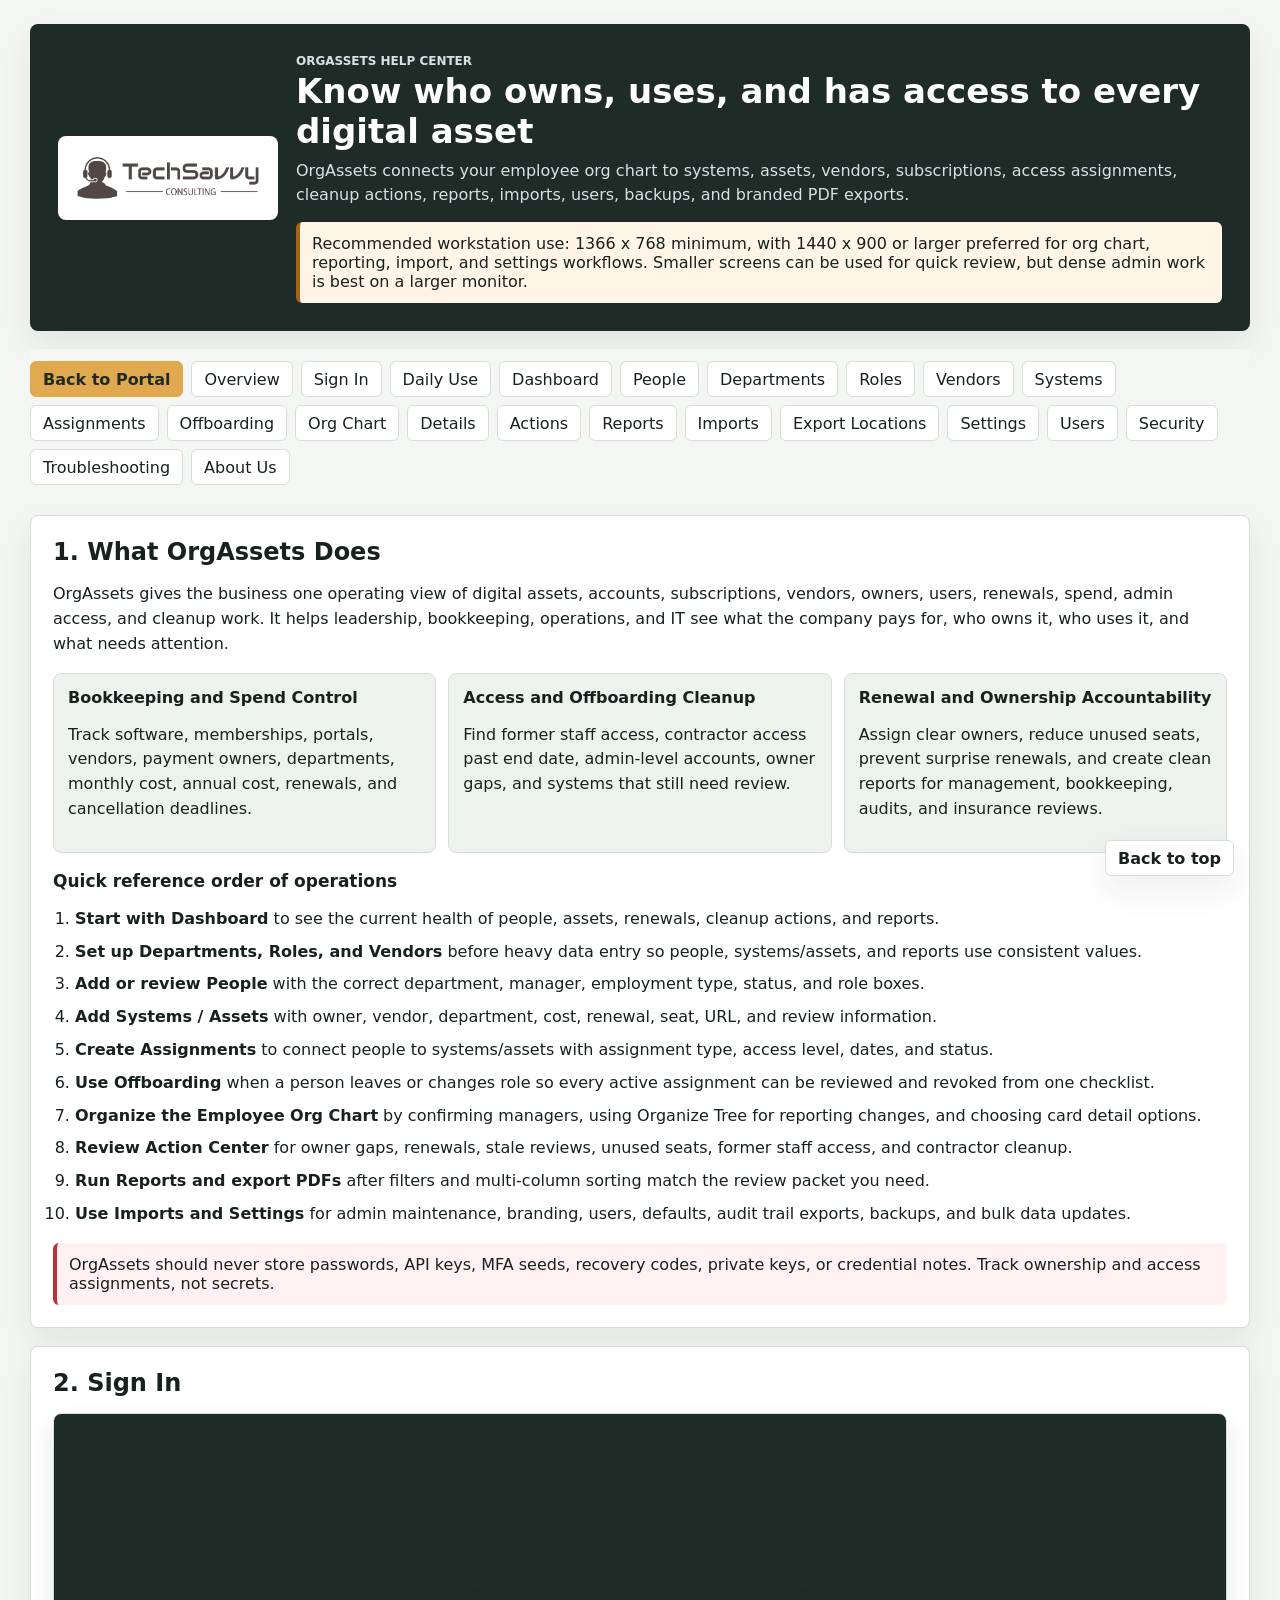
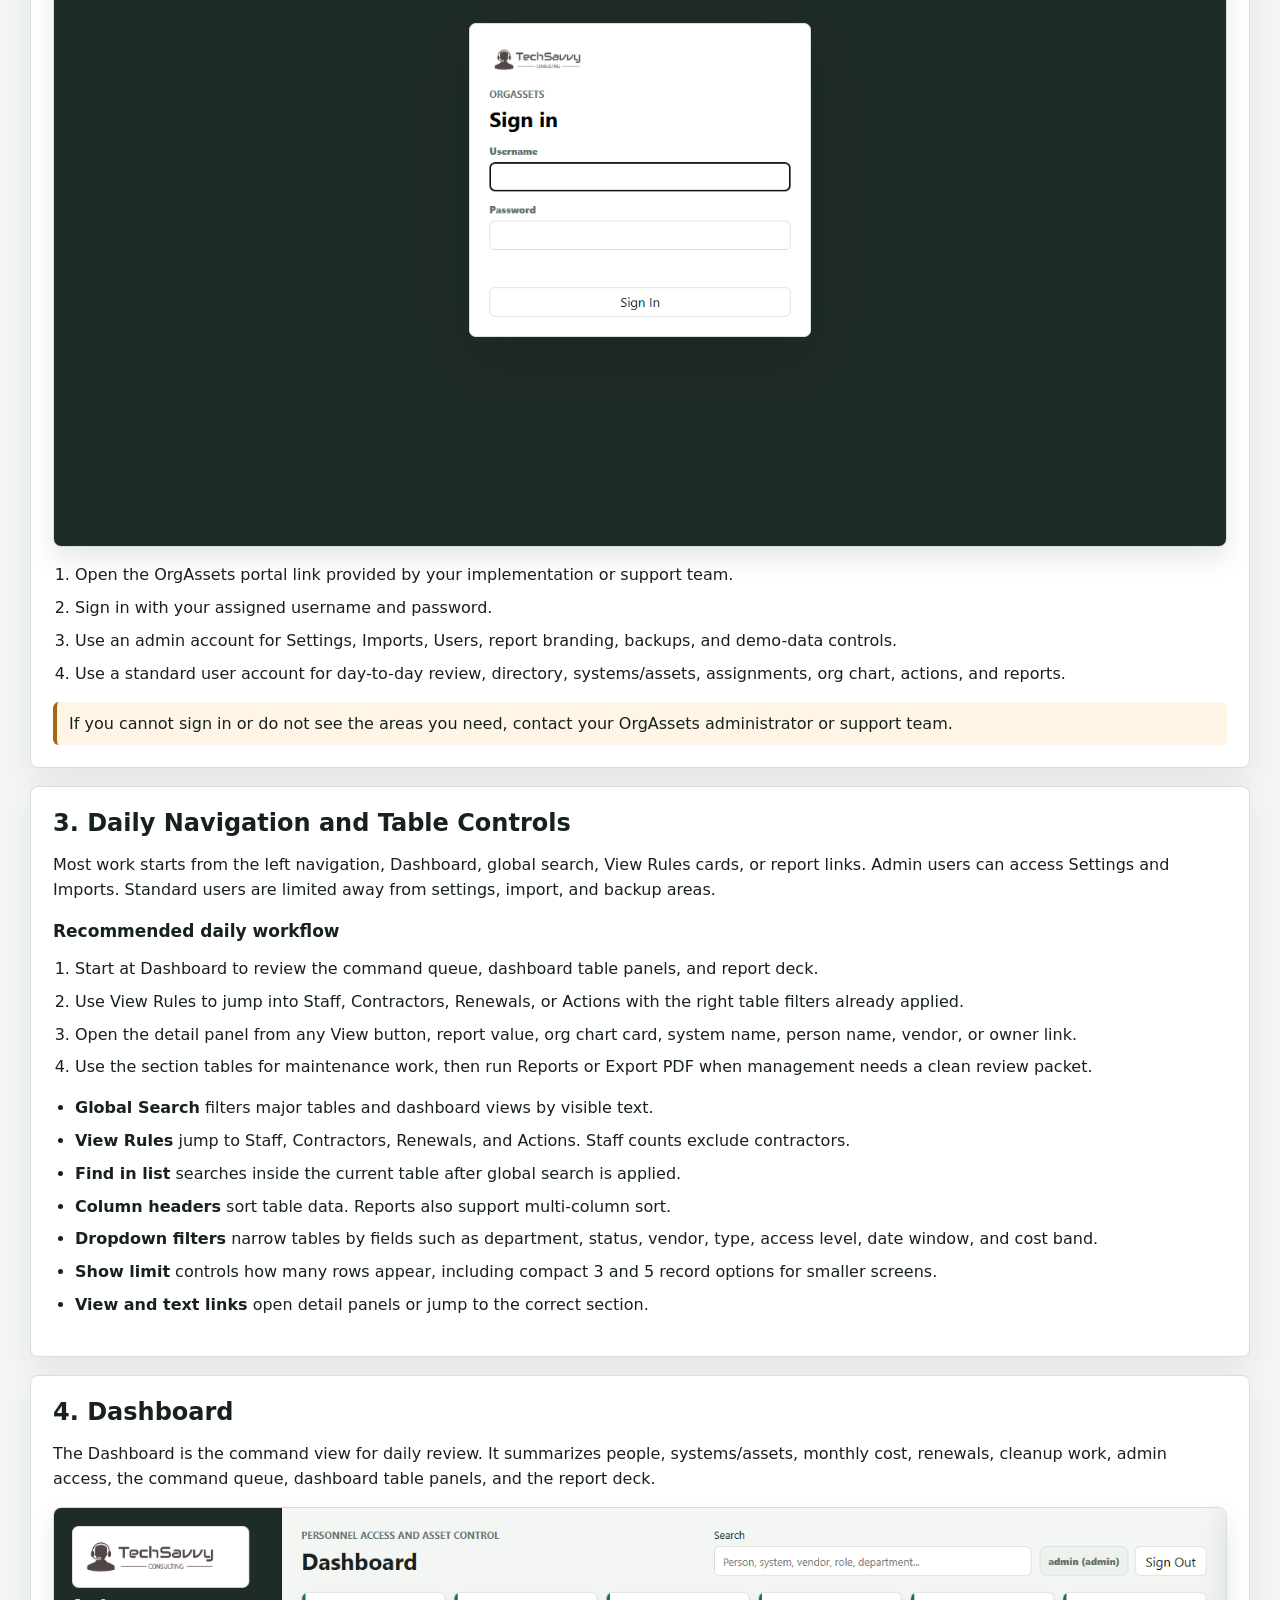
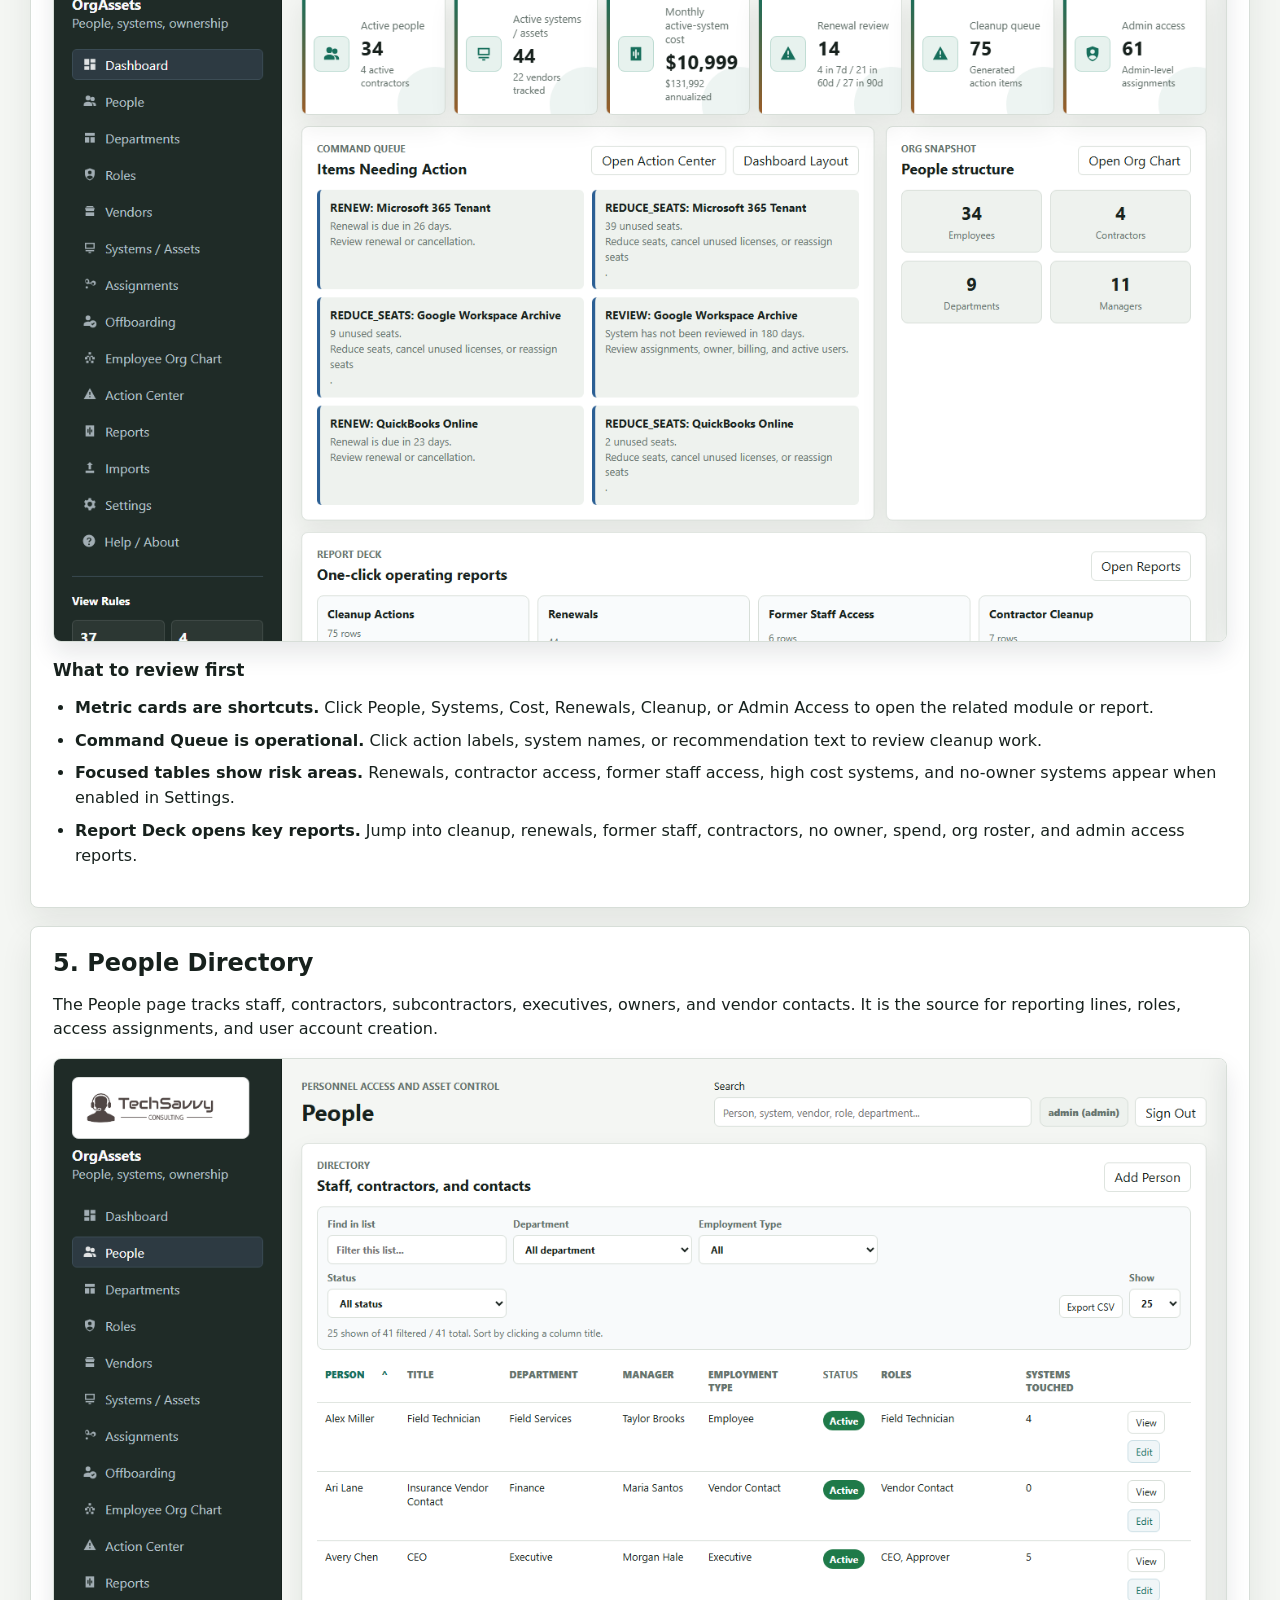
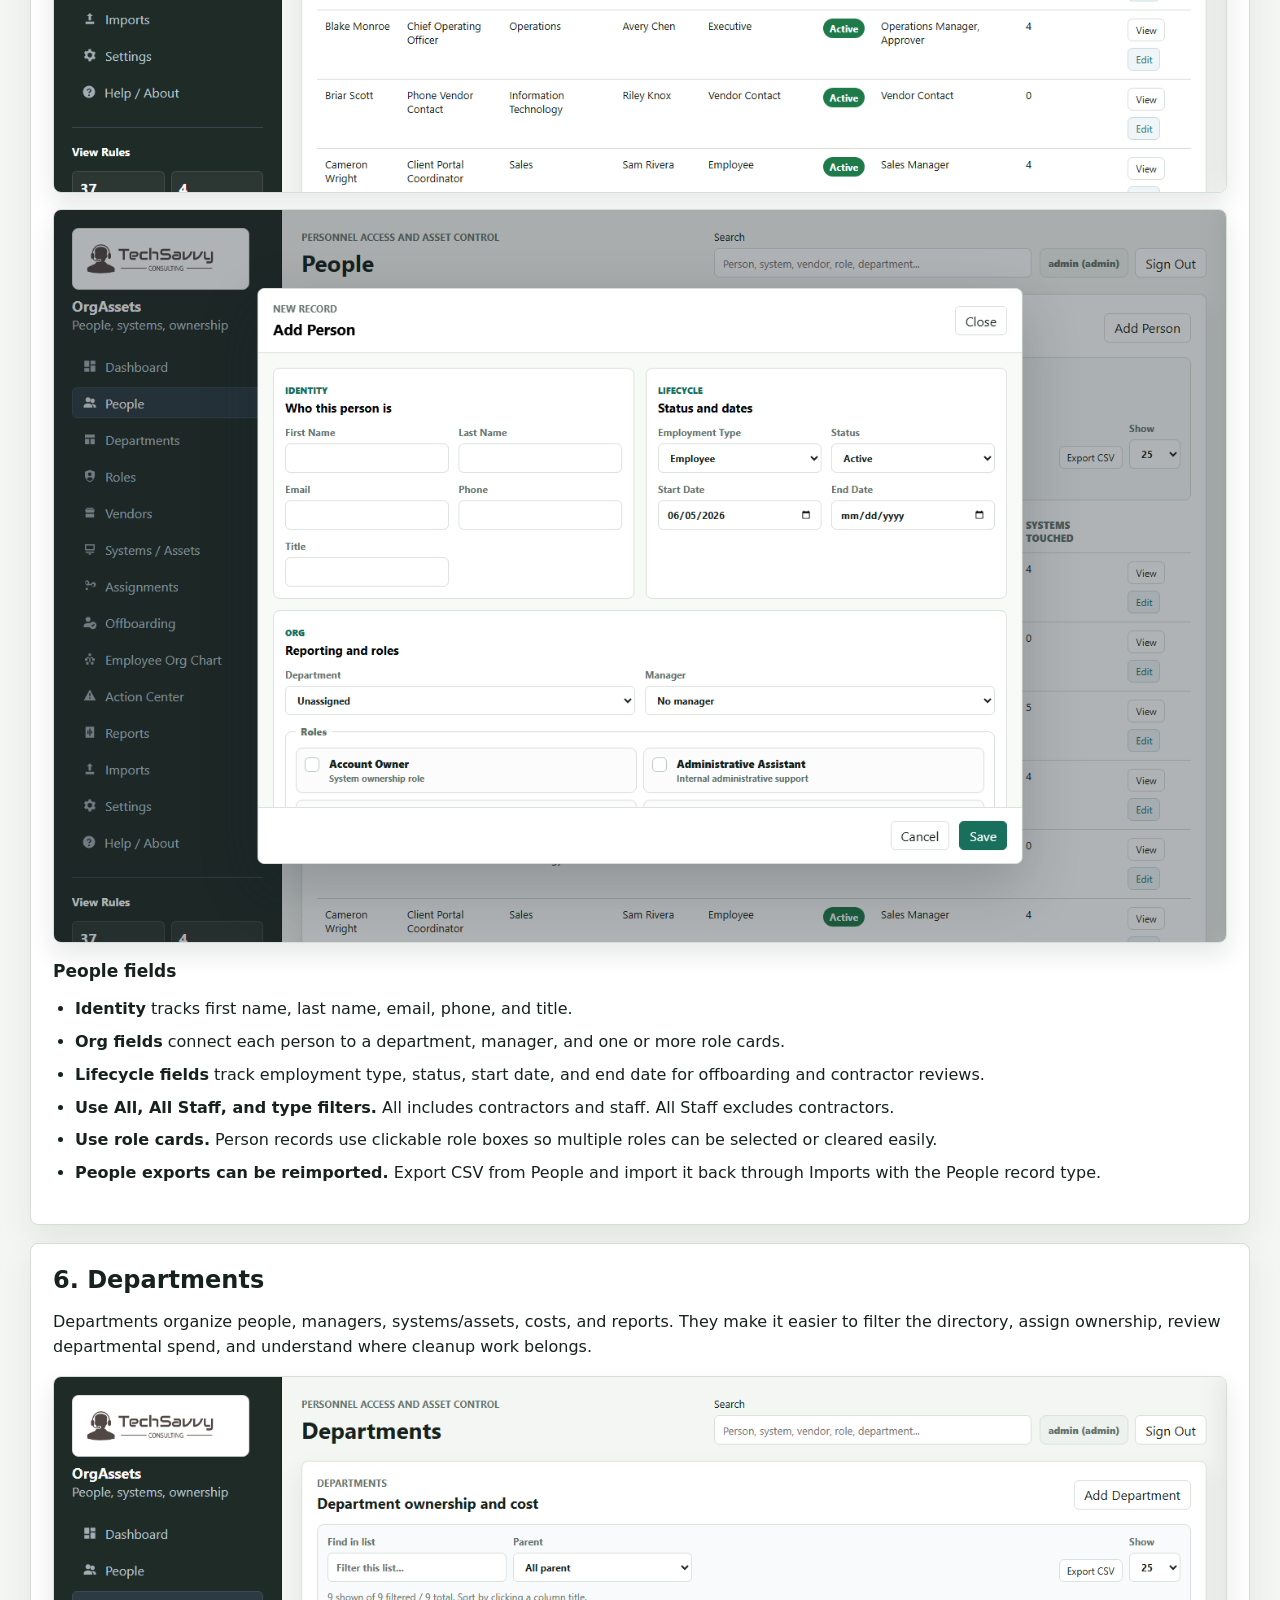
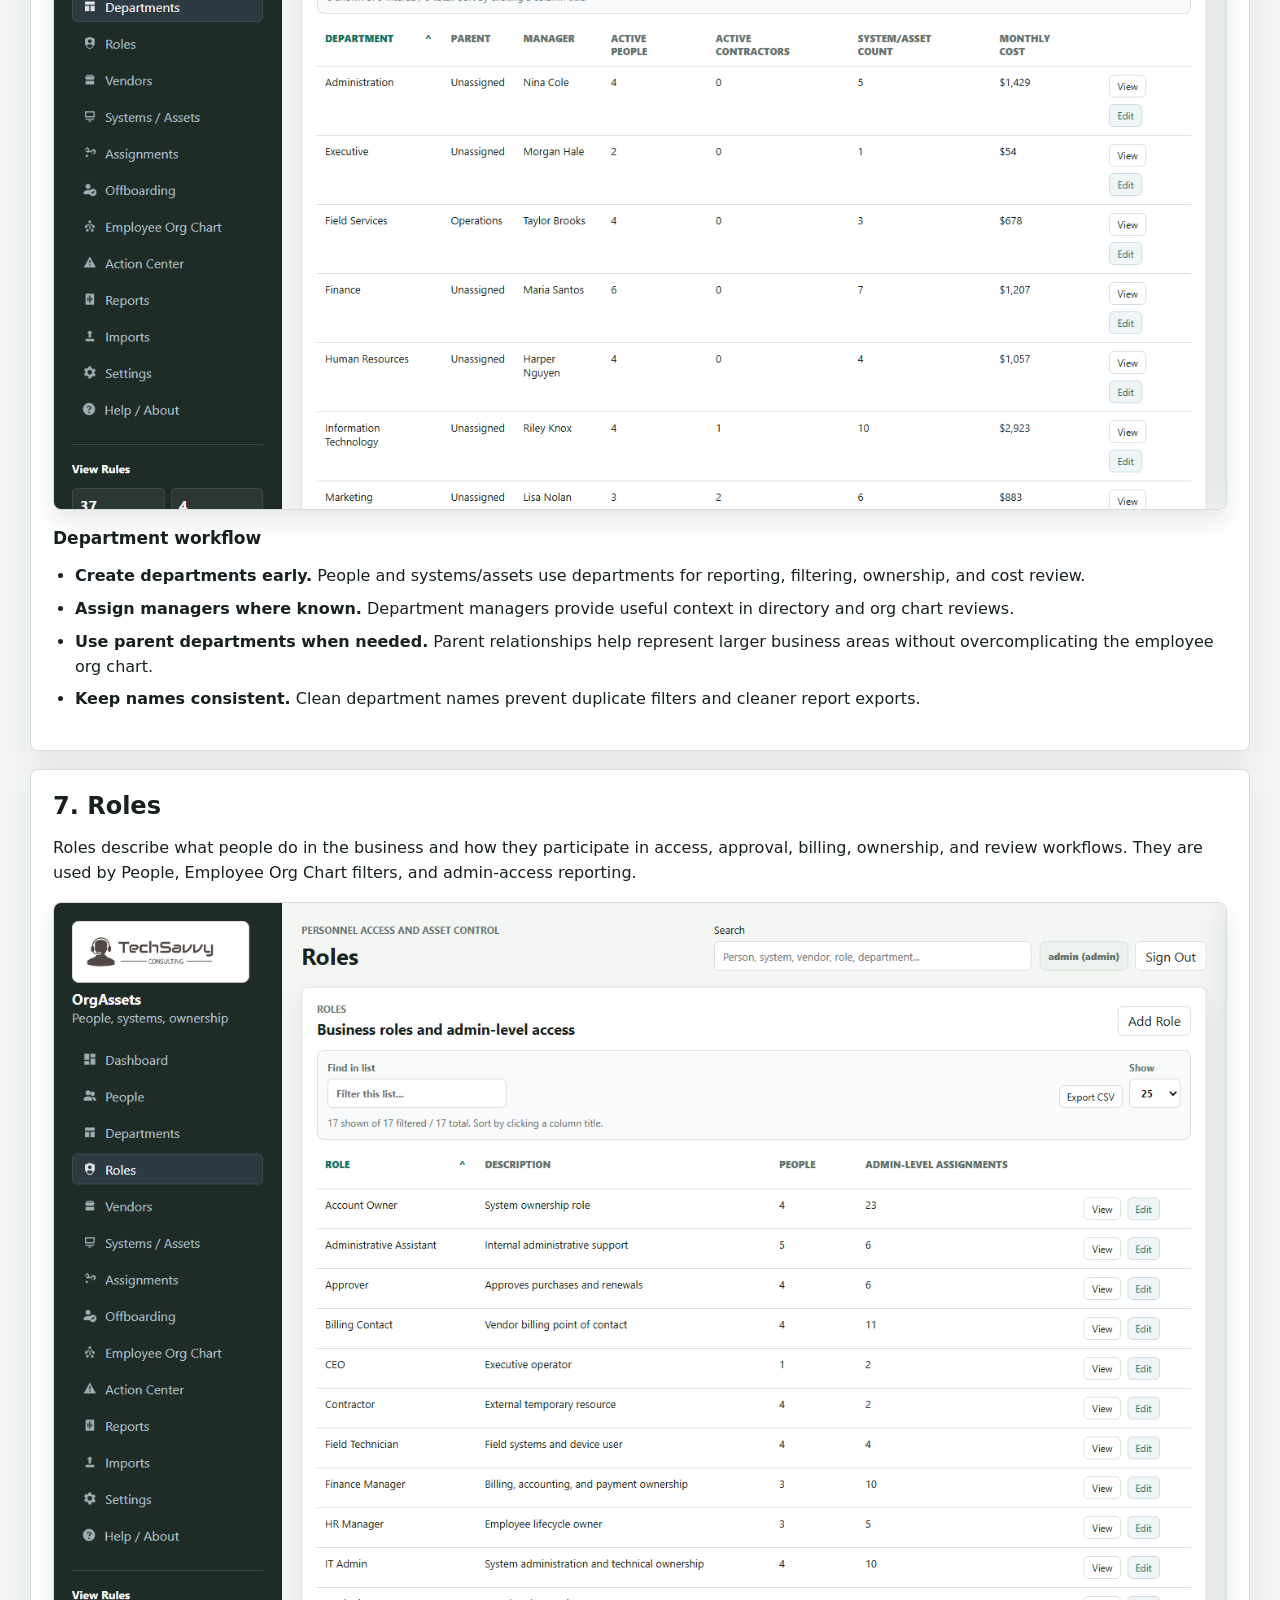
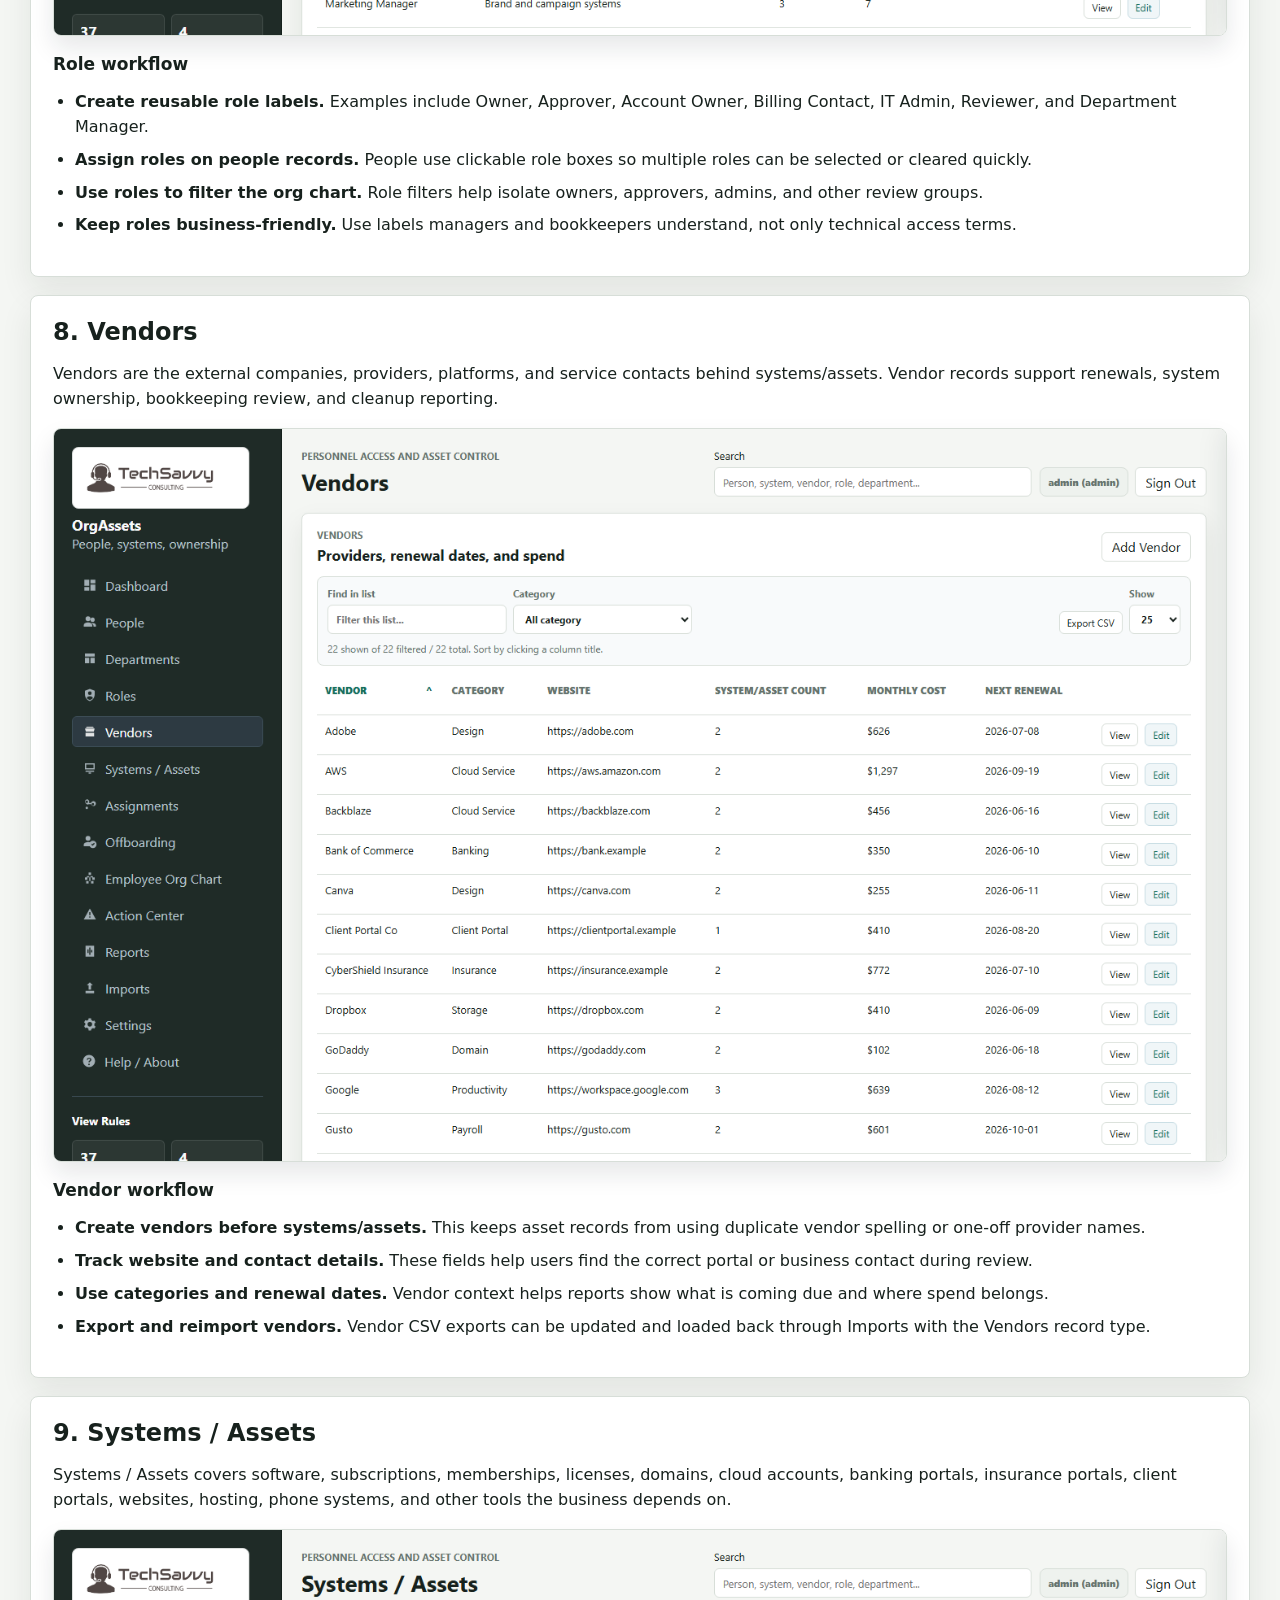
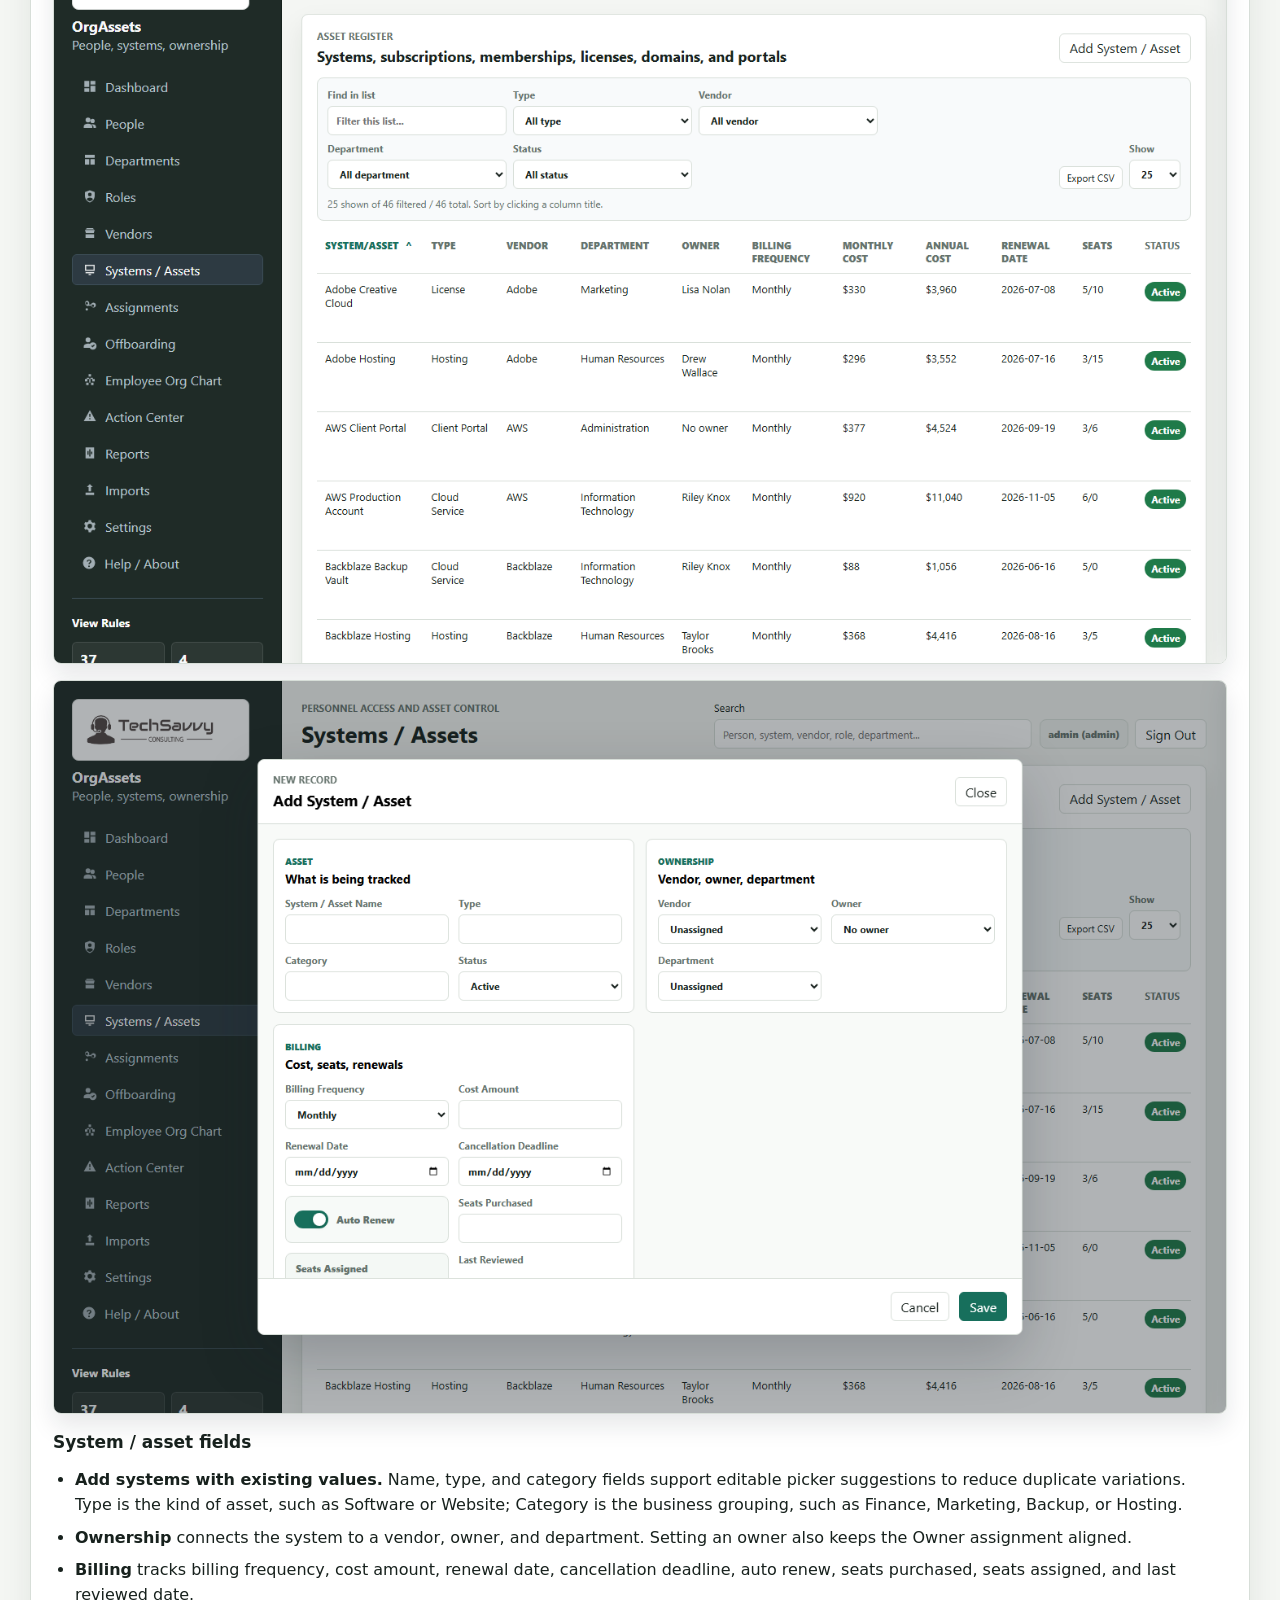
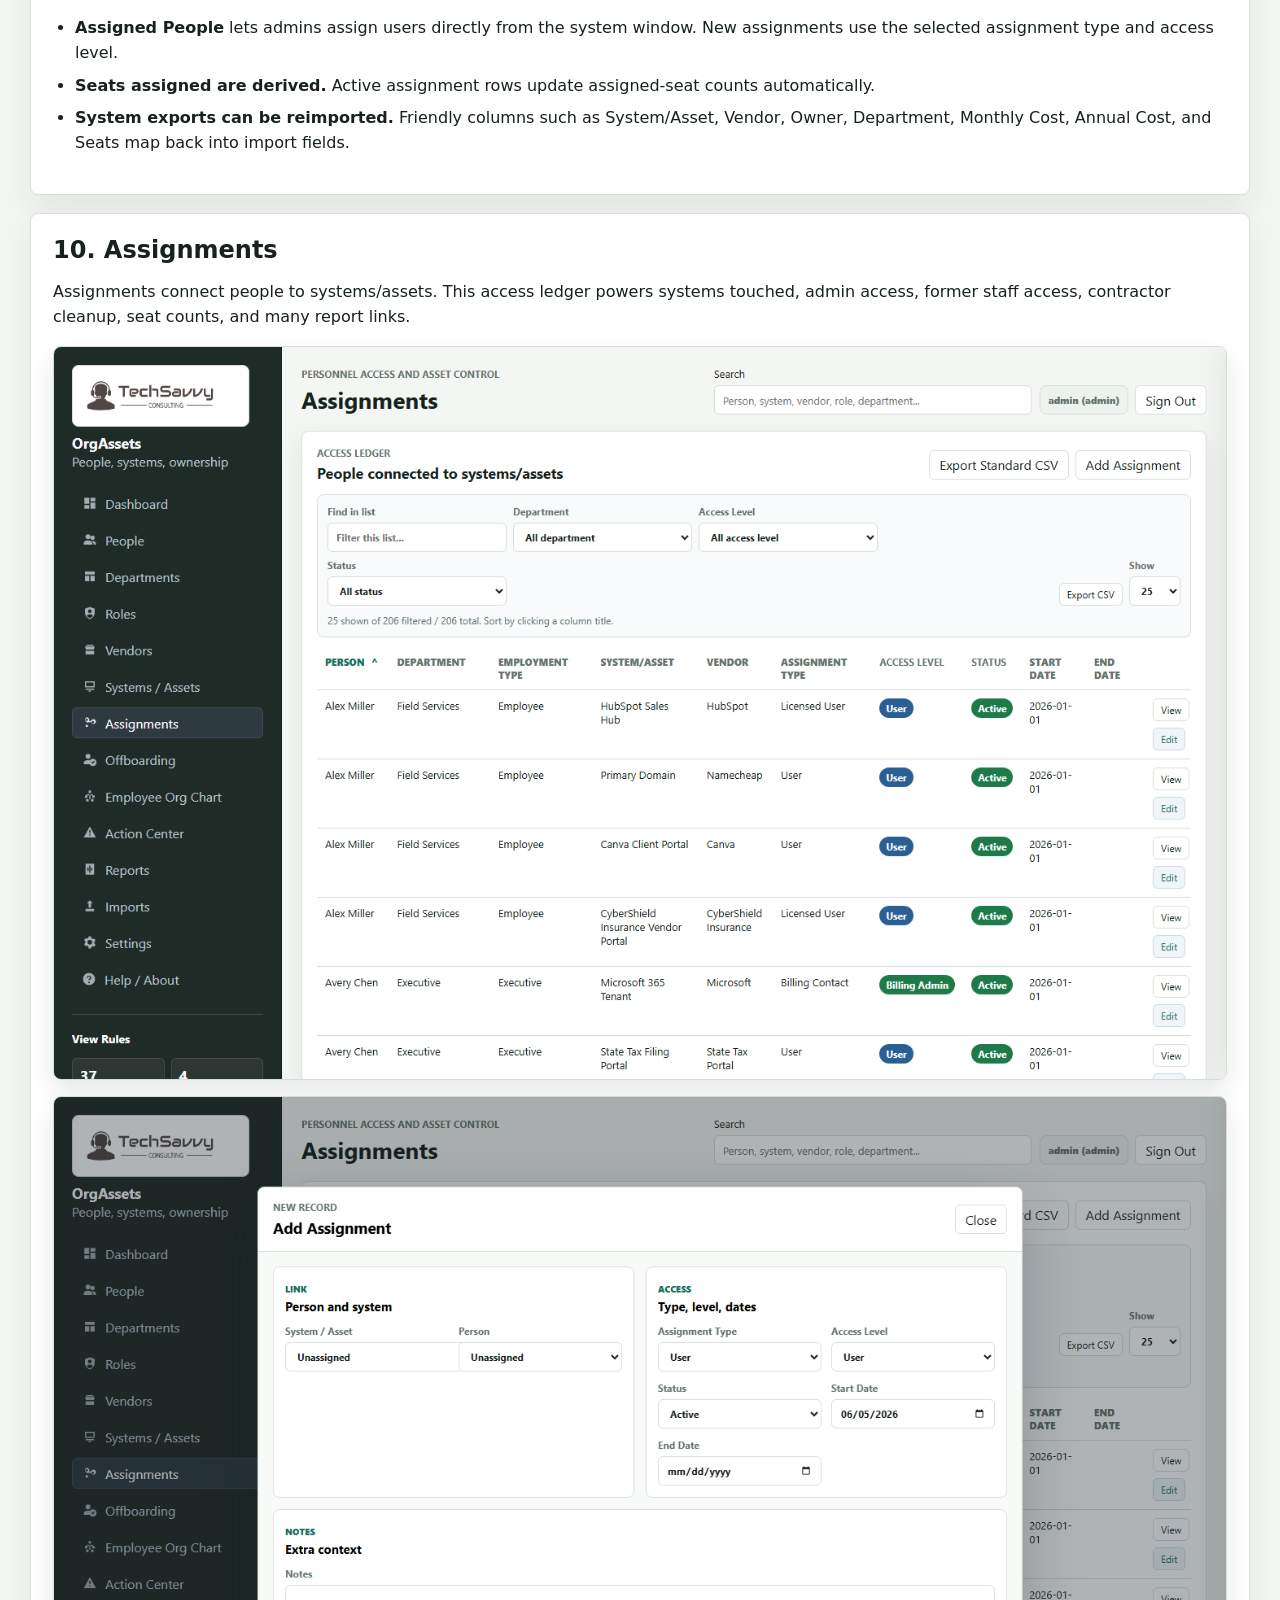
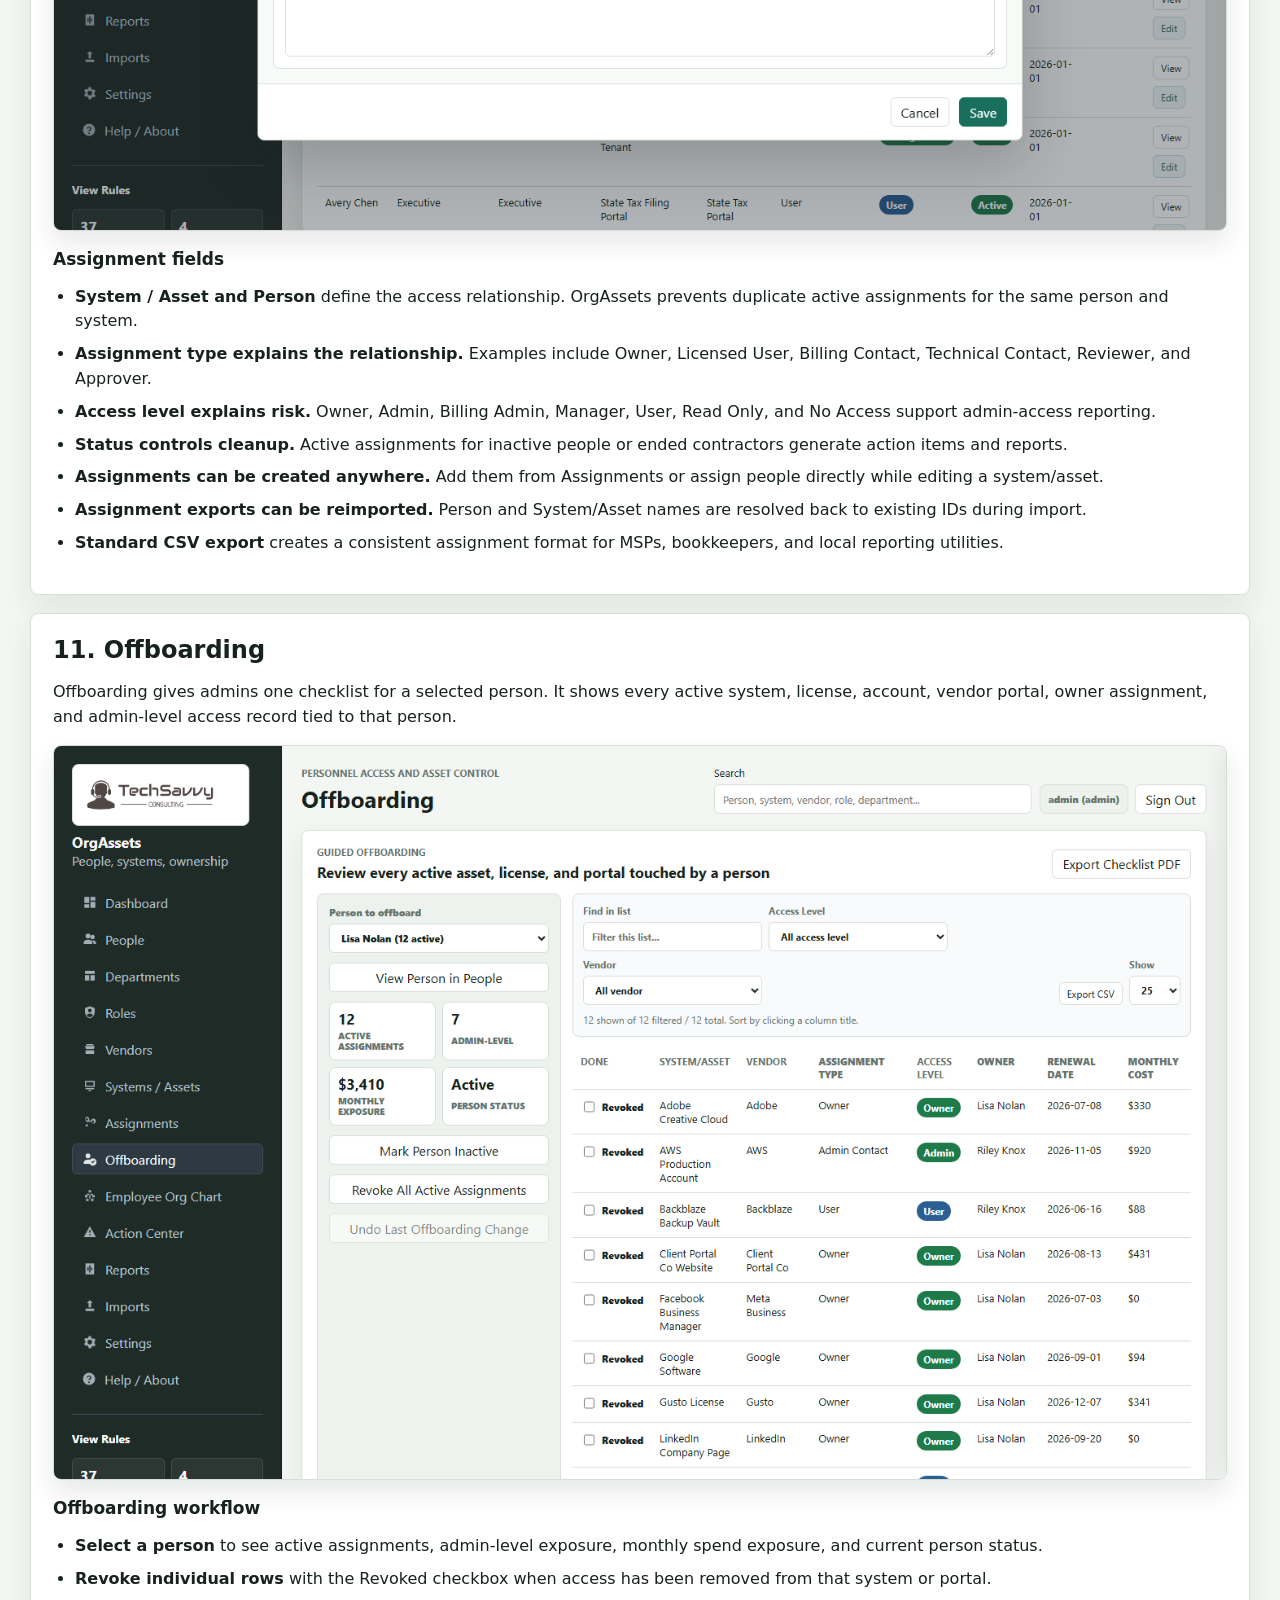
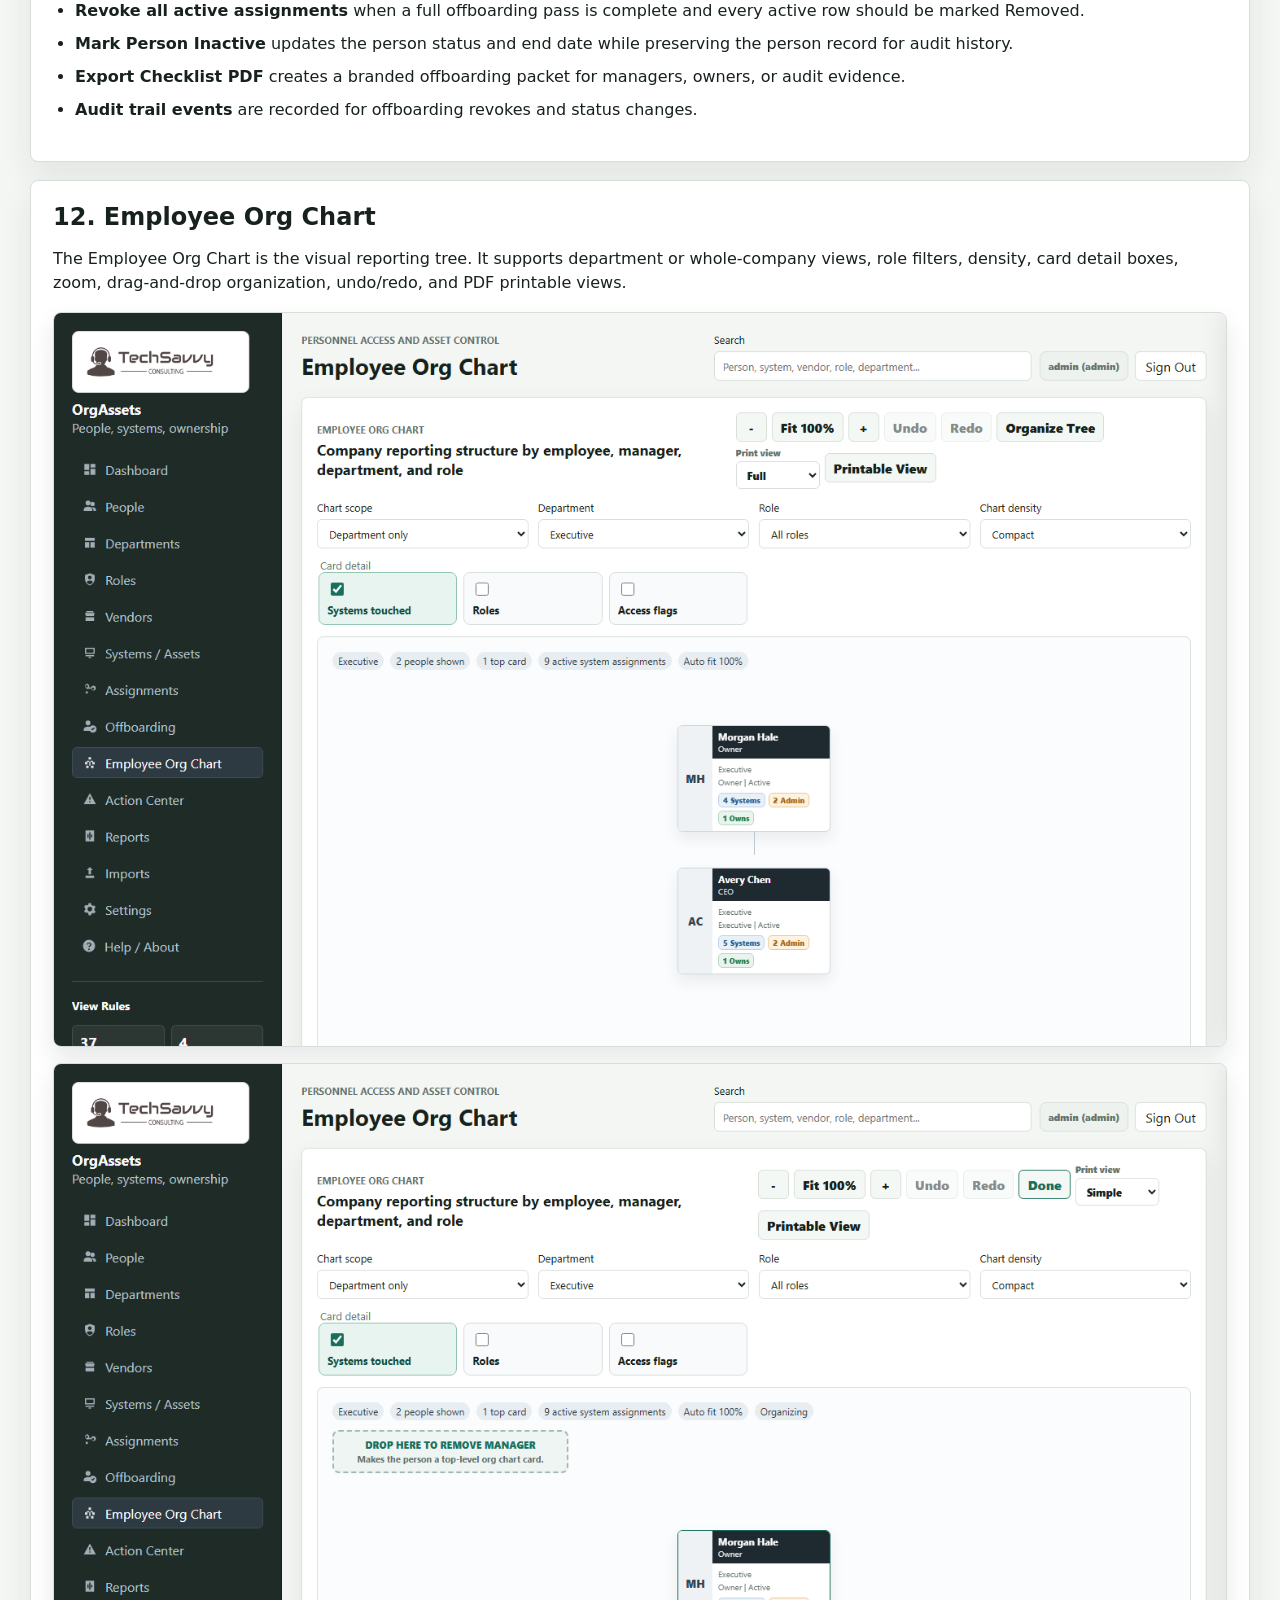
==== commit 0d89f7b6: "Update OrgAssets demo to V3" ====
--- a/help.html
+++ b/help.html
@@ -340,7 +340,7 @@
         </p>
         <h3>Recommended daily workflow</h3>
         <ol>
-          <li>Start at Dashboard to review the command queue, focused risk tables, and report deck.</li>
+          <li>Start at Dashboard to review the command queue, dashboard table panels, and report deck.</li>
           <li>Use View Rules to jump into Staff, Contractors, Renewals, or Actions with the right table filters already applied.</li>
           <li>Open the detail panel from any View button, report value, org chart card, system name, person name, vendor, or owner link.</li>
           <li>Use the section tables for maintenance work, then run Reports or Export PDF when management needs a clean review packet.</li>
@@ -360,9 +360,9 @@
         <h2>4. Dashboard</h2>
         <p>
           The Dashboard is the command view for daily review. It summarizes people, systems/assets, monthly cost,
-          renewals, cleanup work, admin access, focused dashboard tables, org snapshot cards, and the report deck.
-        </p>
-        <img src="./assets/help/01-dashboard.png" alt="OrgAssets dashboard with metrics, command queue, focused tables, org snapshot, and report deck" />
+          renewals, cleanup work, admin access, the command queue, dashboard table panels, and the report deck.
+        </p>
+        <img src="./assets/help/01-dashboard.png" alt="OrgAssets dashboard with metrics, command queue, dashboard table panels, and report deck" />
         <h3>What to review first</h3>
         <ul>
           <li><b>Metric cards are shortcuts.</b> Click People, Systems, Cost, Renewals, Cleanup, or Admin Access to open the related module or report.</li>
@@ -447,10 +447,10 @@
           depends on.
         </p>
         <img src="./assets/help/03-systems-assets.png" alt="Systems and assets register with vendors, owners, costs, renewals, seats, and status" />
-        <img src="./assets/help/13-system-asset-editor-fields.png" alt="System and asset editor showing asset, ownership, billing, assigned people, URL, and notes fields" />
+        <img src="./assets/help/13-system-asset-editor-fields.png" alt="System and asset editor showing editable picker suggestions for name, type, and category fields" />
         <h3>System / asset fields</h3>
         <ul>
-          <li><b>Add systems with existing values.</b> Name, type, and category fields support existing-value suggestions to reduce duplicate variations.</li>
+          <li><b>Add systems with existing values.</b> Name, type, and category fields support editable picker suggestions to reduce duplicate variations. Type is the kind of asset, such as Software or Website; Category is the business grouping, such as Finance, Marketing, Backup, or Hosting.</li>
           <li><b>Ownership</b> connects the system to a vendor, owner, and department. Setting an owner also keeps the Owner assignment aligned.</li>
           <li><b>Billing</b> tracks billing frequency, cost amount, renewal date, cancellation deadline, auto renew, seats purchased, seats assigned, and last reviewed date.</li>
           <li><b>Assigned People</b> lets admins assign users directly from the system window. New assignments use the selected assignment type and access level.</li>
@@ -619,16 +619,16 @@
       <section id="settings" class="help-card">
         <h2>18. Settings</h2>
         <p>
-          Settings control report branding, dashboard layout, list limits, user accounts, audit trail exports, backups,
-          demo data, and the boundaries for what should and should not be stored in OrgAssets.
-        </p>
-        <img src="./assets/help/10-settings.png" alt="Settings page with report branding, dashboard layout, Show Org Snapshot, and data field options" />
-        <img src="./assets/help/18-settings-report-branding-layout.png" alt="Settings page scrolled to dashboard layout, data field options, and folder backup controls" />
-        <img src="./assets/help/26-audit-trail.png" alt="Audit Trail settings panel with CSV and PDF export buttons, search controls, and local event history" />
+          Settings control report branding, layout defaults, list limits, user accounts, backups, demo data, and the
+          boundaries for what should and should not be stored in OrgAssets.
+        </p>
+        <img src="./assets/help/10-settings.png" alt="Settings page with report branding, dashboard layout, and data field options" />
+        <img src="./assets/help/18-settings-report-branding-layout.png" alt="Settings page scrolled to dashboard layout with individual dashboard table checkboxes, data field options, and folder backup controls" />
+        <img src="./assets/help/26-audit-trail.png" alt="Audit Trail settings panel with CSV and PDF export buttons and local event history" />
         <h3>Settings workflow</h3>
         <ul>
           <li><b>Report Branding</b> uploads a logo and customizes the PDF report header. The preview shows how reports will look.</li>
-          <li><b>Dashboard Layout</b> sets default org chart scope, chart density, cost KPI visibility, Org Snapshot visibility, focused dashboard tables, and report deck visibility.</li>
+          <li><b>Dashboard Layout</b> sets default org chart scope, chart density, cost KPI visibility, individual dashboard table visibility, report deck visibility, and systems touched on org chart cards. Visible dashboard tables automatically move up to fill open dashboard positions.</li>
           <li><b>Data Field Options</b> sets default row limit, person status, employment type, system status, assignment access, and advanced field visibility.</li>
           <li><b>Audit Trail</b> exports local event history as CSV or PDF, including hash-chain markers for integrity review.</li>
           <li><b>Portal Boundaries</b> define the purpose of the portal and remind users not to store credentials.</li>
@@ -638,12 +638,11 @@
       <section id="users-backup" class="help-card">
         <h2>19. Users, Demo Data, and Folder Backup</h2>
         <p>
-          Admin users manage accounts, demo data resets, and disaster-recovery exports from Settings. Standard users
-          can review the portal but are limited away from Settings, Imports, Offboarding, backups, demo data resets,
-          and business-data editing.
+          Admin users manage accounts and disaster-recovery exports from Settings. Standard users can review the portal
+          but are limited away from Settings, Imports, Offboarding, backups, demo data resets, and business-data editing.
         </p>
         <img src="./assets/help/11-users-backup.png" alt="Settings page showing user account management, Enable All Staff, Disable All Staff, summary cards, and account actions" />
-        <img src="./assets/help/19-settings-users-backup-demo.png" alt="Clear Demo Data confirmation explaining that admin and custom accounts are preserved while People-linked user accounts are removed" />
+        <img src="./assets/help/19-settings-users-backup-demo.png" alt="Clear Demo Data confirmation explaining that portal records are cleared while user accounts are preserved" />
         <h3>Admin workflow</h3>
         <ul>
           <li><b>Create users from people.</b> Select an existing person and create a portal account.</li>
@@ -652,7 +651,7 @@
           <li><b>Admin role</b> has access to all sections, add/edit/delete controls, Imports, Offboarding, Users, Audit Trail exports, Folder Backup, demo data reset, report branding, and portal defaults.</li>
           <li><b>User role</b> can sign in, search, review dashboards, people, departments, roles, vendors, systems/assets, assignments, org chart, action center, reports, detail panels, and available section exports. Users cannot change business data or access admin maintenance areas.</li>
           <li><b>Folder Backup</b> downloads a disaster-recovery ZIP of the working portal folder plus a current browser-data snapshot.</li>
-          <li><b>Seed Demo Data and Clear Demo Data</b> are admin-only actions at the bottom of Settings. Seed preserves user accounts. Clear preserves the admin and custom accounts, and removes user accounts linked to People records.</li>
+          <li><b>Seed Demo Data and Clear Demo Data</b> are admin-only actions at the bottom of Settings and preserve existing user accounts.</li>
         </ul>
       </section>
 
--- a/styles.css
+++ b/styles.css
@@ -496,8 +496,12 @@
 }
 
 .dashboard-command-grid {
-  grid-template-columns: minmax(0, 1.25fr) minmax(280px, 0.7fr);
+  grid-template-columns: repeat(2, minmax(0, 1fr));
   margin-bottom: 14px;
+}
+
+.dashboard-command-grid.dashboard-tables-empty .action-panel {
+  grid-column: 1 / -1;
 }
 
 .report-deck-panel {
@@ -506,10 +510,6 @@
 
 .dashboard-grid {
   grid-template-columns: repeat(2, minmax(0, 1fr));
-}
-
-.focused-dashboard-grid {
-  grid-template-columns: repeat(3, minmax(0, 1fr));
 }
 
 .split-view {
@@ -763,6 +763,70 @@
   font-weight: 700;
 }
 
+.field-help {
+  color: var(--muted);
+  font-size: 11px;
+  font-weight: 500;
+  line-height: 1.35;
+}
+
+.record-combo-field {
+  position: relative;
+}
+
+.combo-input-wrap {
+  display: grid;
+  grid-template-columns: minmax(0, 1fr) 38px;
+}
+
+.combo-input-wrap input {
+  border-top-right-radius: 0;
+  border-bottom-right-radius: 0;
+}
+
+.combo-trigger {
+  min-height: 38px;
+  padding: 0;
+  border-left: 0;
+  border-top-left-radius: 0;
+  border-bottom-left-radius: 0;
+  font-size: 12px;
+  font-weight: 900;
+}
+
+.combo-menu {
+  position: absolute;
+  top: calc(100% + 4px);
+  right: 0;
+  left: 0;
+  z-index: 20;
+  overflow: auto;
+  max-height: 220px;
+  padding: 6px;
+  background: #fff;
+  border: 1px solid var(--line);
+  border-radius: 8px;
+  box-shadow: 0 14px 34px rgba(23, 33, 29, 0.14);
+}
+
+.combo-menu button {
+  display: block;
+  width: 100%;
+  min-height: 30px;
+  padding: 6px 8px;
+  background: transparent;
+  border: 0;
+  border-radius: 6px;
+  color: var(--text);
+  font-size: 12px;
+  text-align: left;
+}
+
+.combo-menu button:hover,
+.combo-menu button:focus {
+  background: #e8f4ef;
+}
+
 .table-tools-primary,
 .table-tools-secondary {
   display: flex;
@@ -1300,29 +1364,6 @@
   font-size: 14px;
 }
 
-.snapshot-grid {
-  display: grid;
-  grid-template-columns: repeat(2, minmax(0, 1fr));
-  gap: 10px;
-}
-
-.snapshot-item {
-  padding: 12px;
-  background: var(--surface-2);
-  border: 1px solid var(--line);
-  border-radius: 8px;
-}
-
-.snapshot-item strong {
-  display: block;
-  font-size: 22px;
-}
-
-.snapshot-item span {
-  color: var(--muted);
-  font-size: 12px;
-}
-
 .report-deck {
   display: grid;
   grid-template-columns: repeat(4, minmax(170px, 1fr));
@@ -2099,6 +2140,28 @@
   color: var(--muted);
   font-size: 12px;
   font-weight: 800;
+}
+
+.dashboard-table-settings {
+  display: grid;
+  grid-template-columns: repeat(2, minmax(220px, 1fr));
+  gap: 8px 14px;
+}
+
+.dashboard-table-settings .record-checkbox {
+  display: flex;
+  flex-direction: row;
+  gap: 8px;
+  align-items: center;
+  min-height: 32px;
+  color: var(--text);
+  font-weight: 700;
+}
+
+.dashboard-table-settings .record-checkbox input {
+  width: 16px;
+  min-height: 16px;
+  flex: 0 0 auto;
 }
 
 .readonly-field {
@@ -2453,7 +2516,6 @@
   .operation-grid,
   .diff-summary,
   .offboarding-summary,
-  .focused-dashboard-grid,
   .report-deck,
   .multi-sort-grid,
   .action-panel .action-list {
@@ -2495,7 +2557,6 @@
   }
 
   .metric-grid,
-  .snapshot-grid,
   .diff-summary,
   .offboarding-summary,
   .filter-grid {
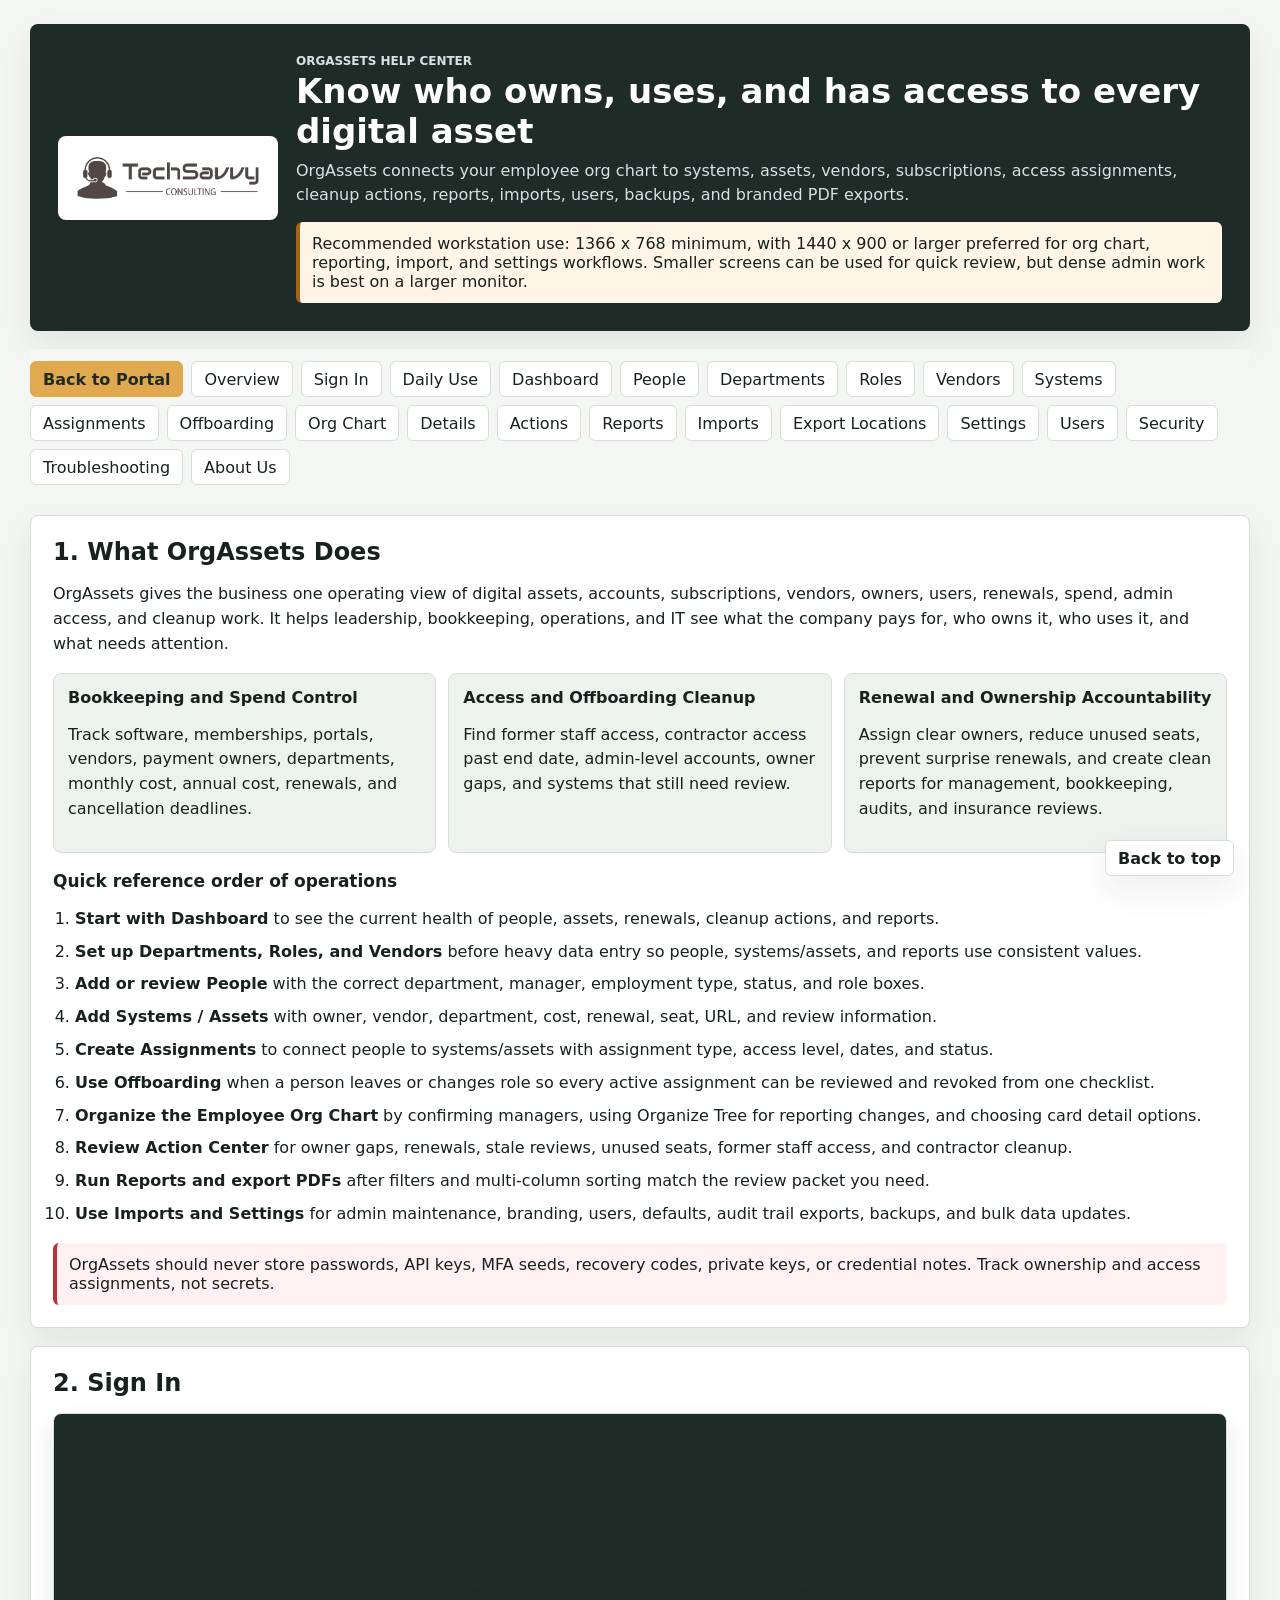
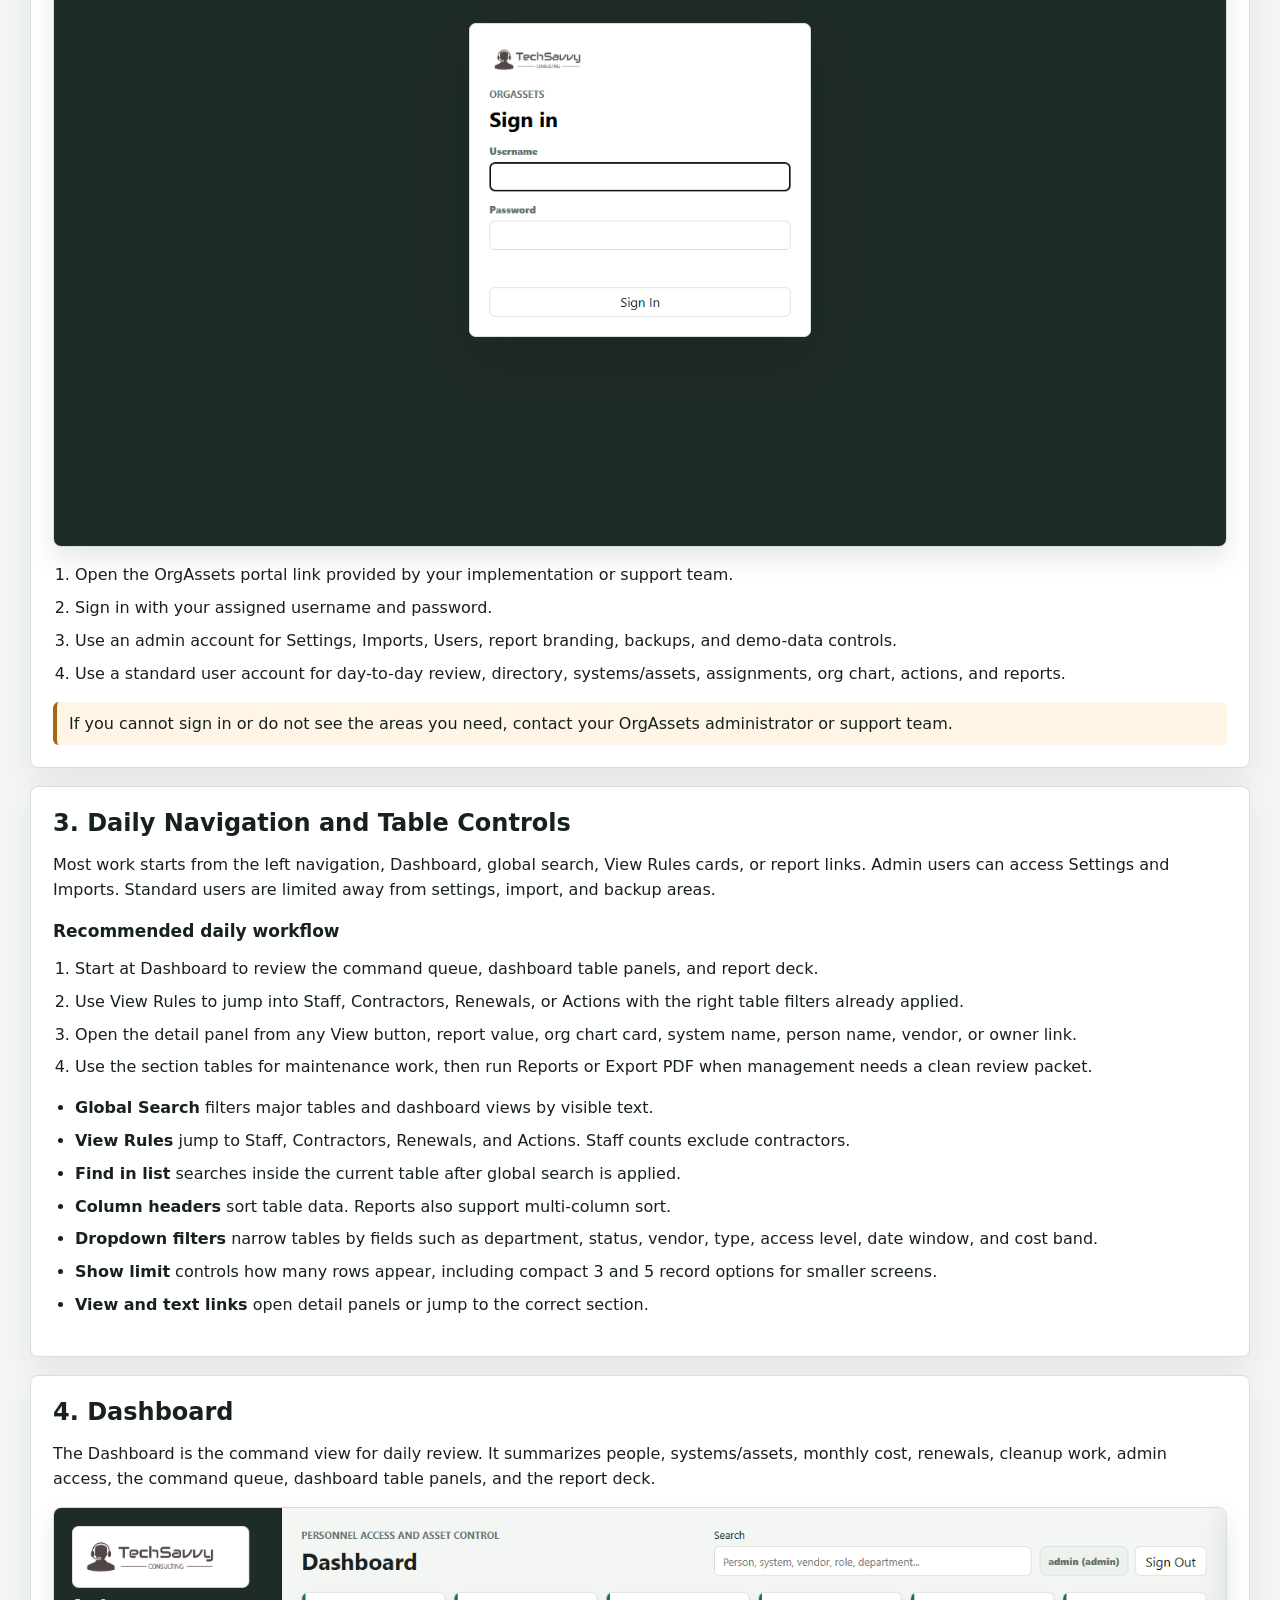
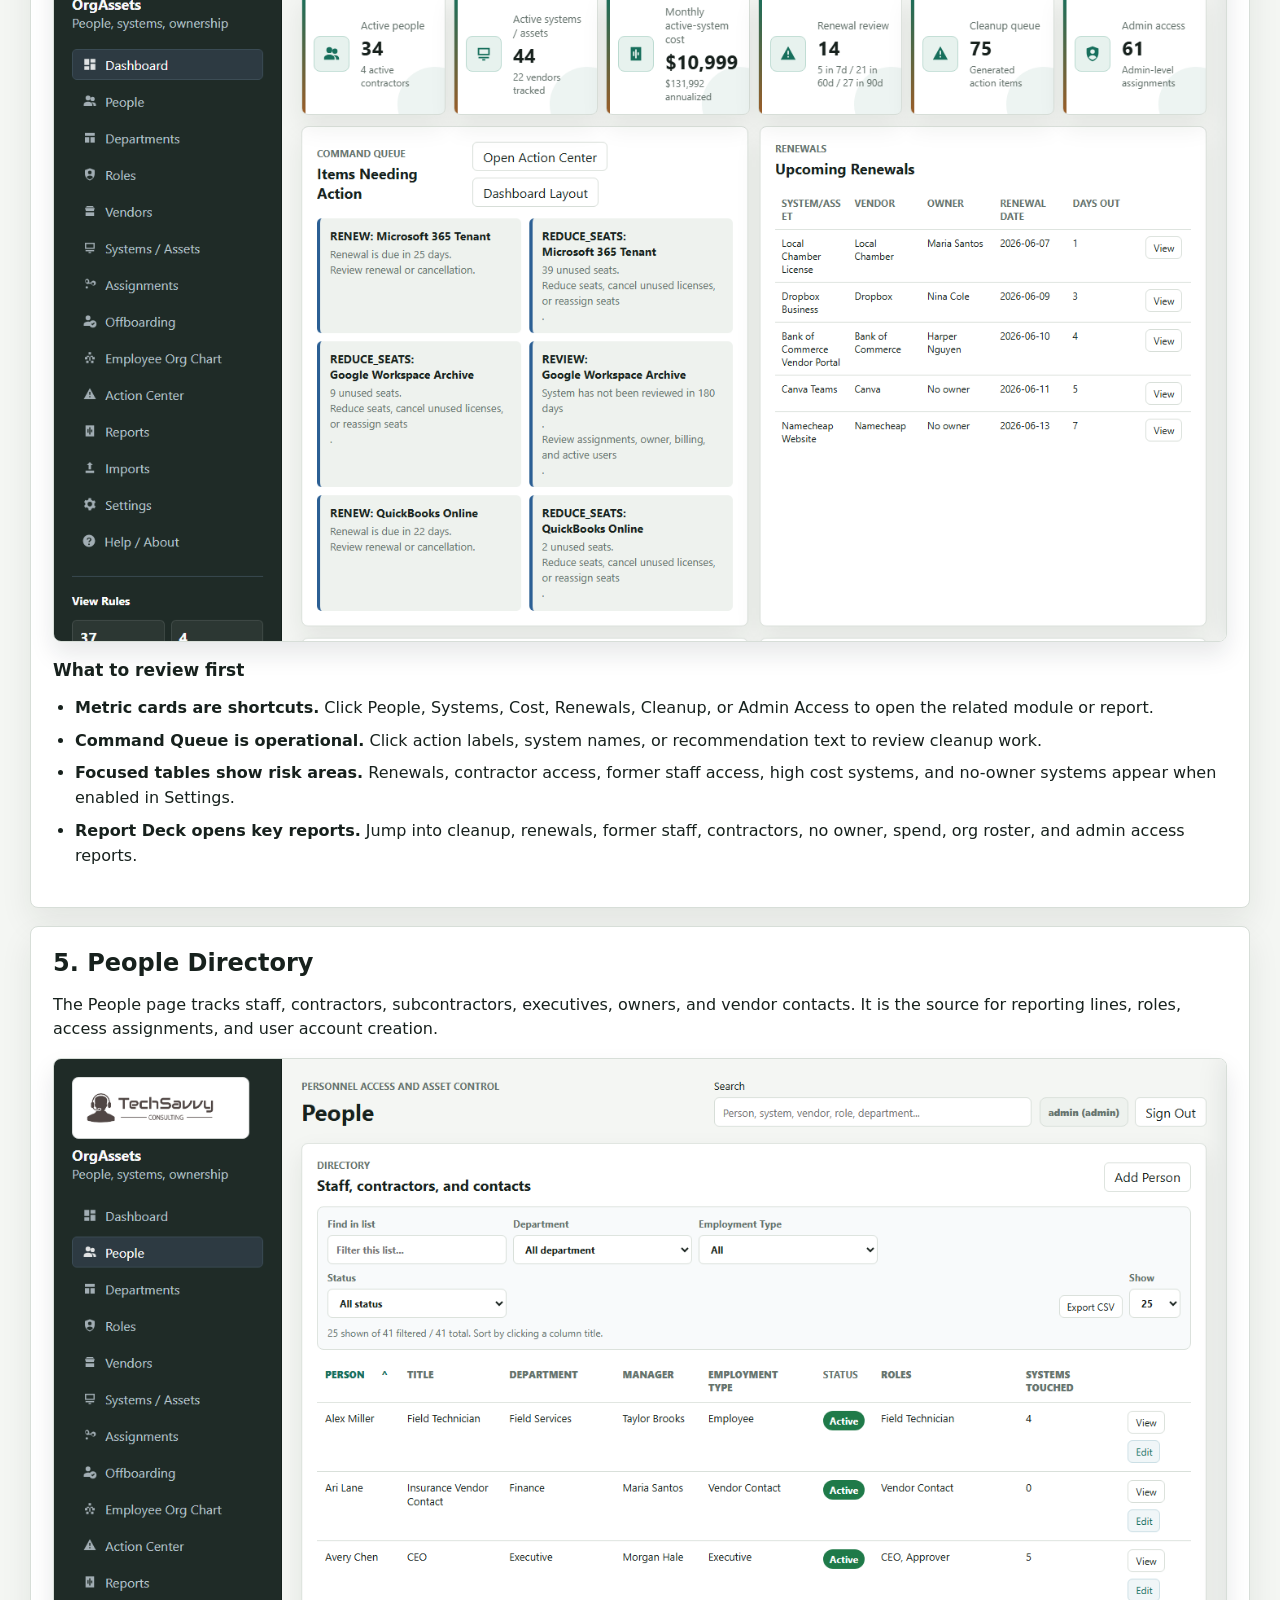
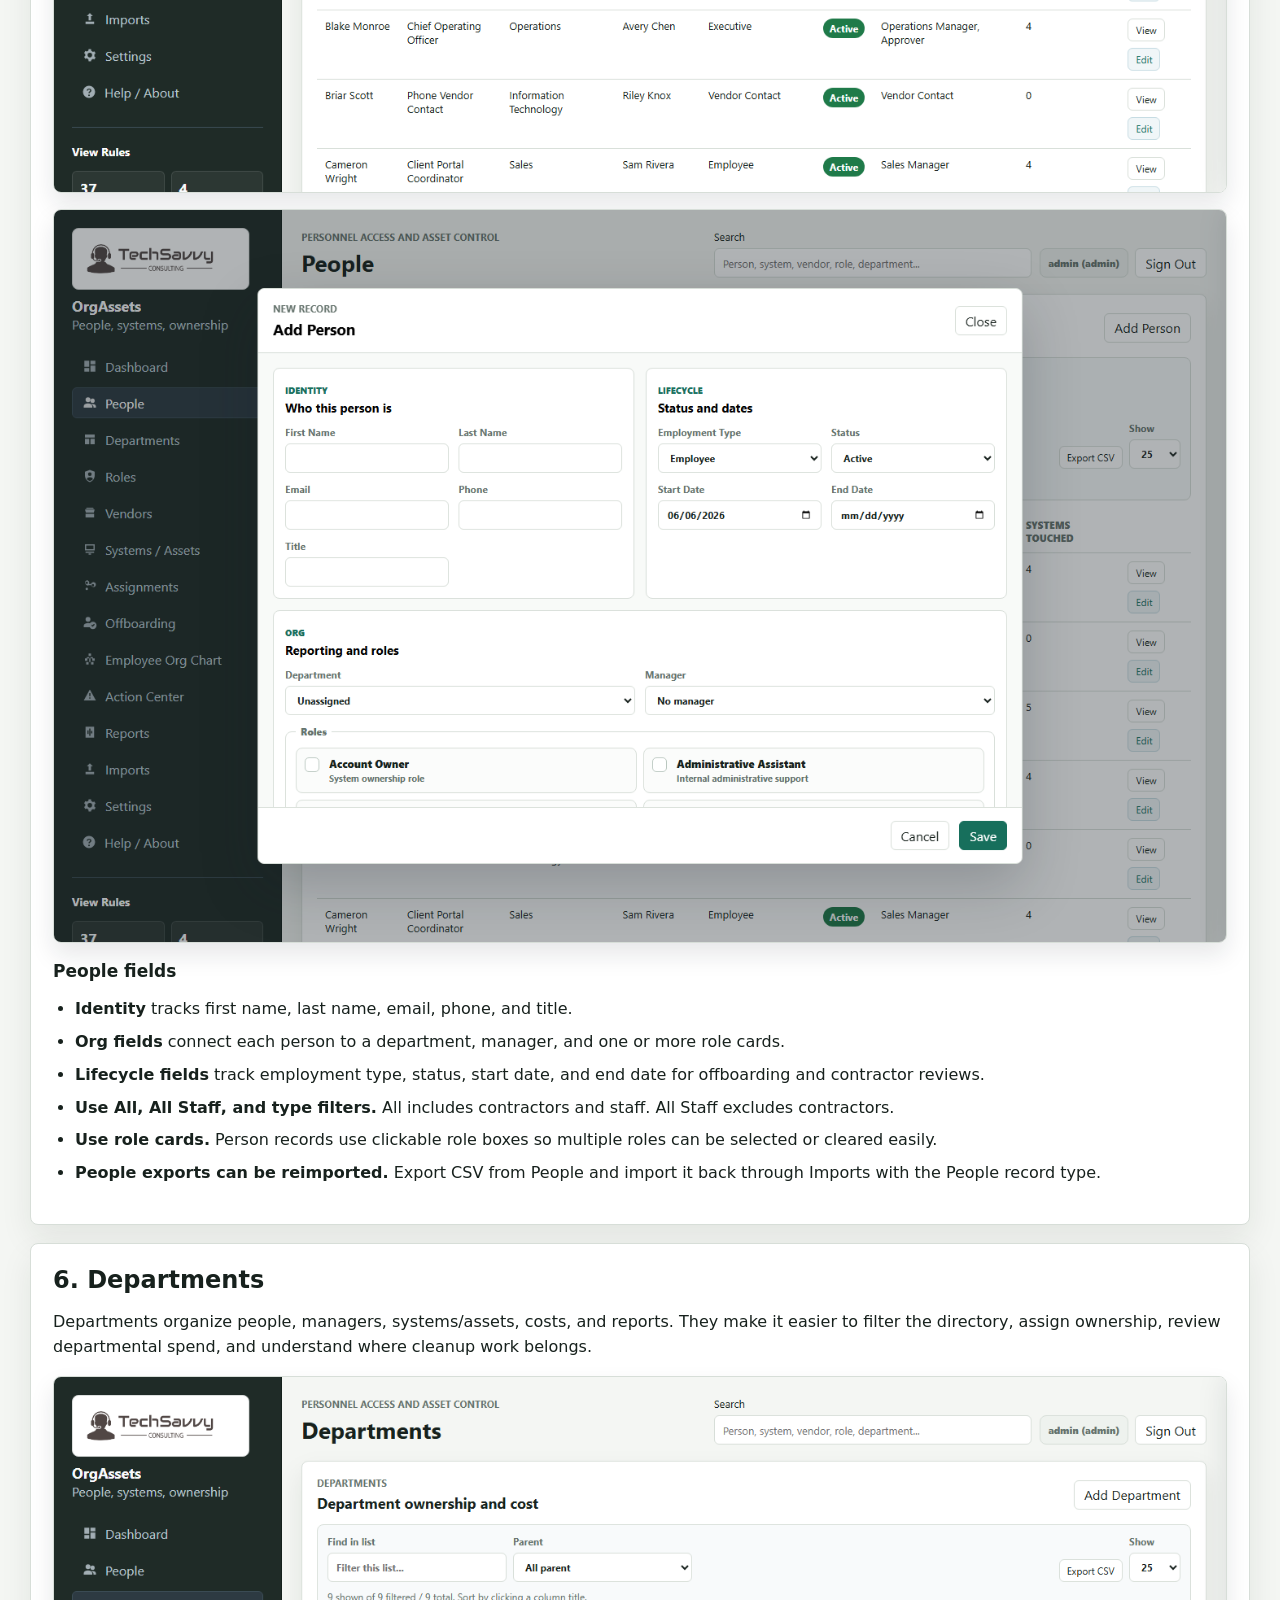
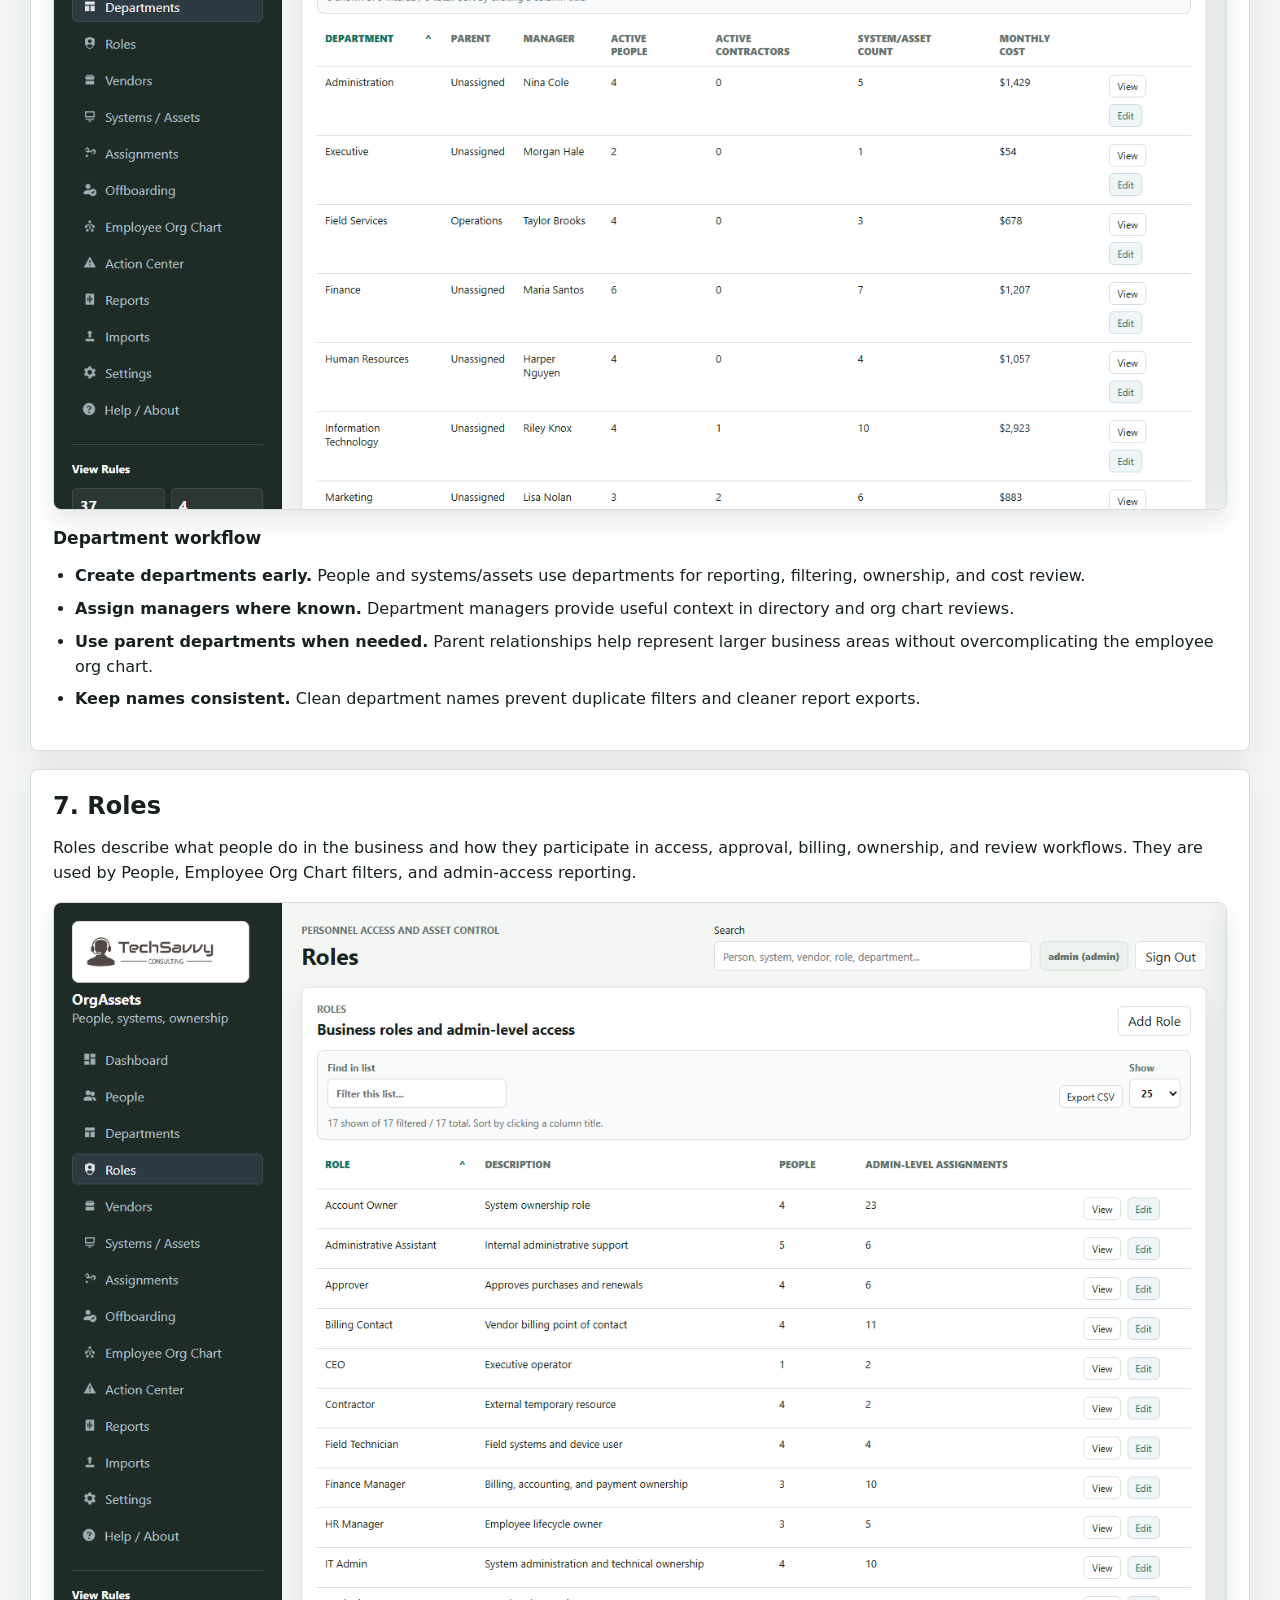
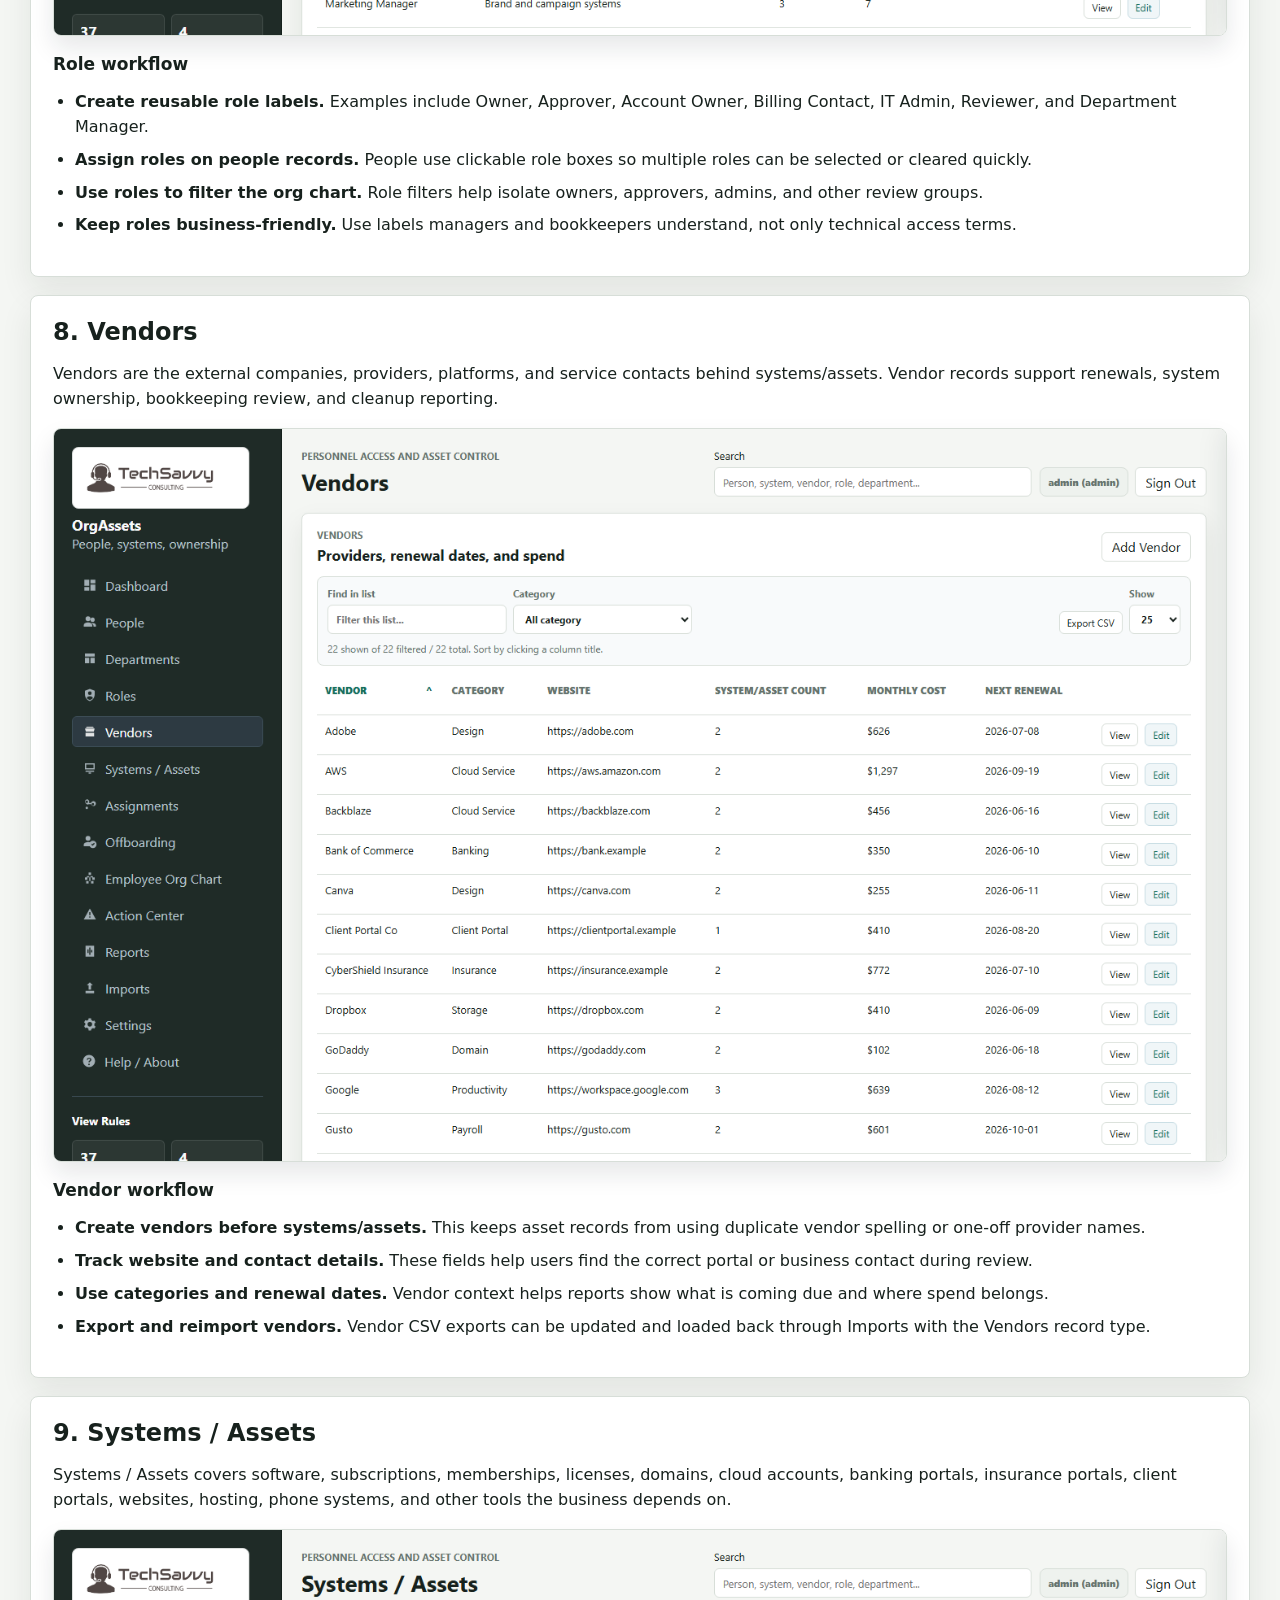
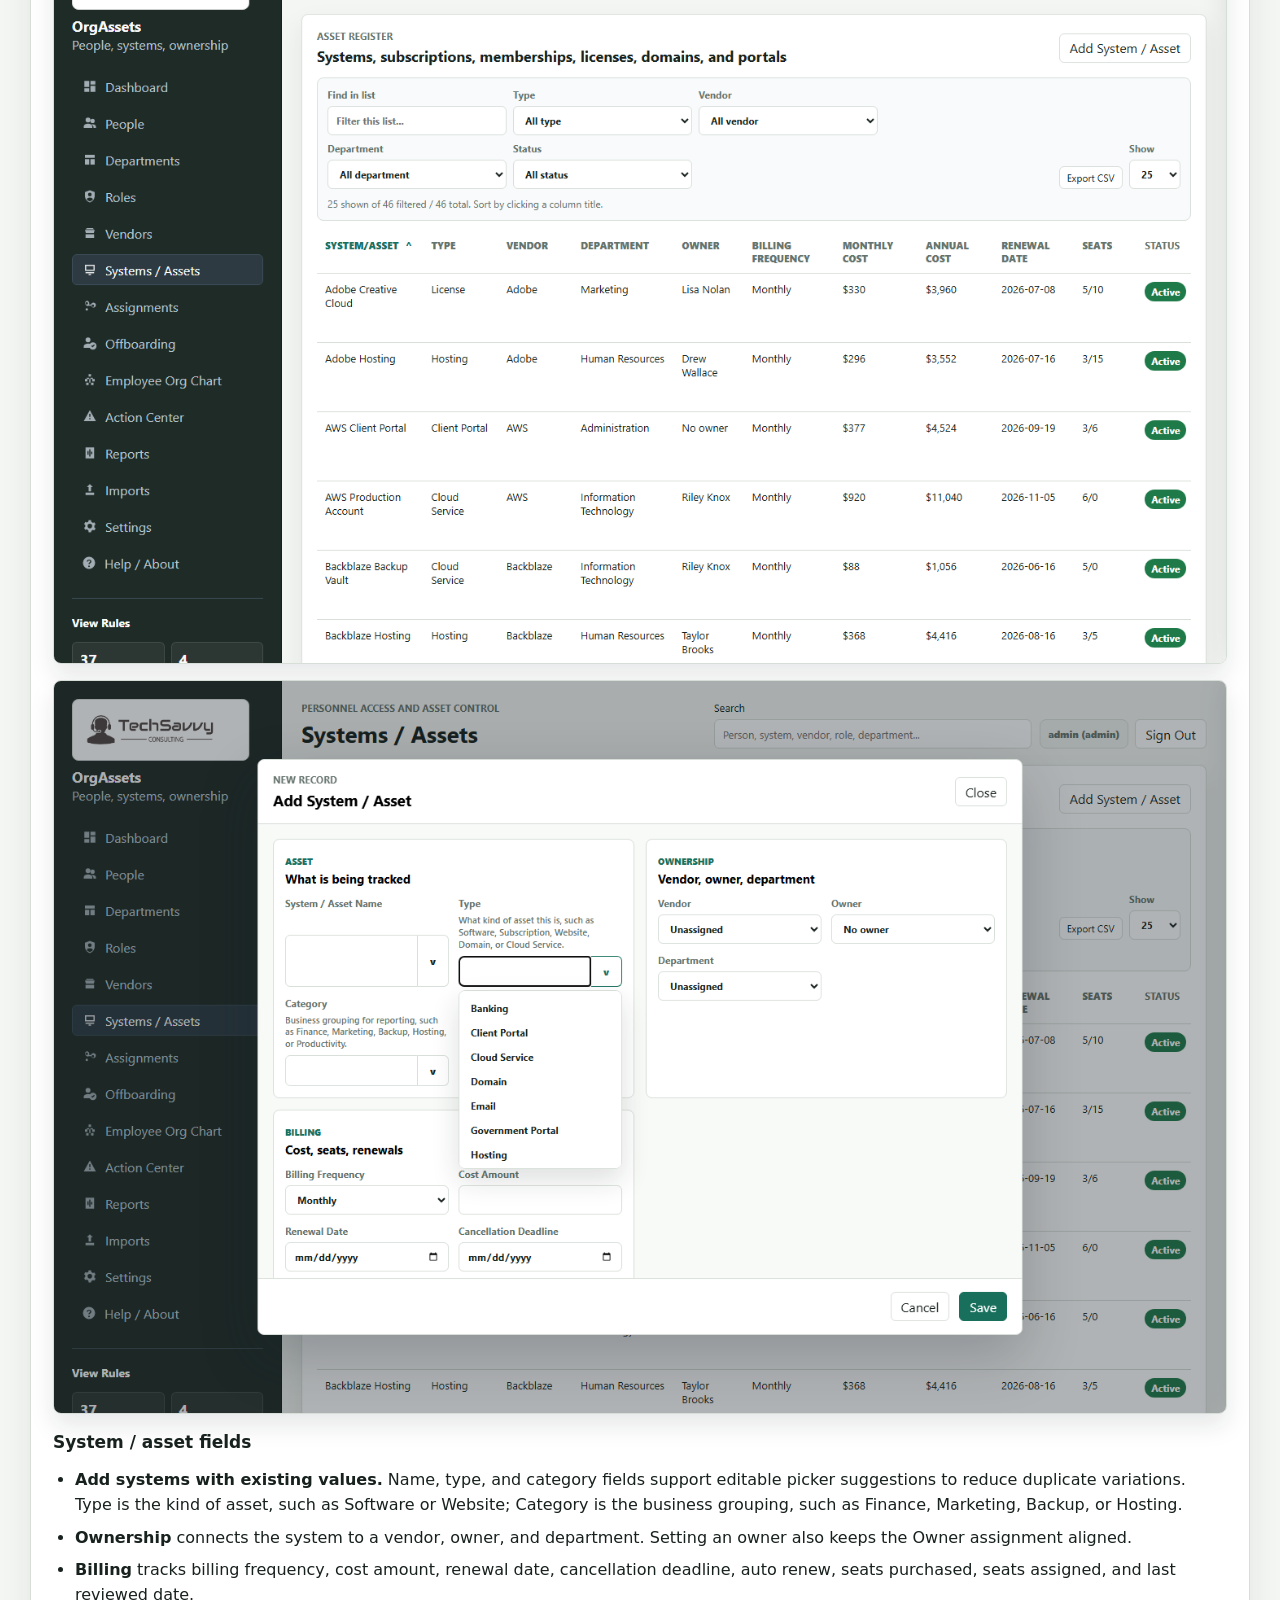
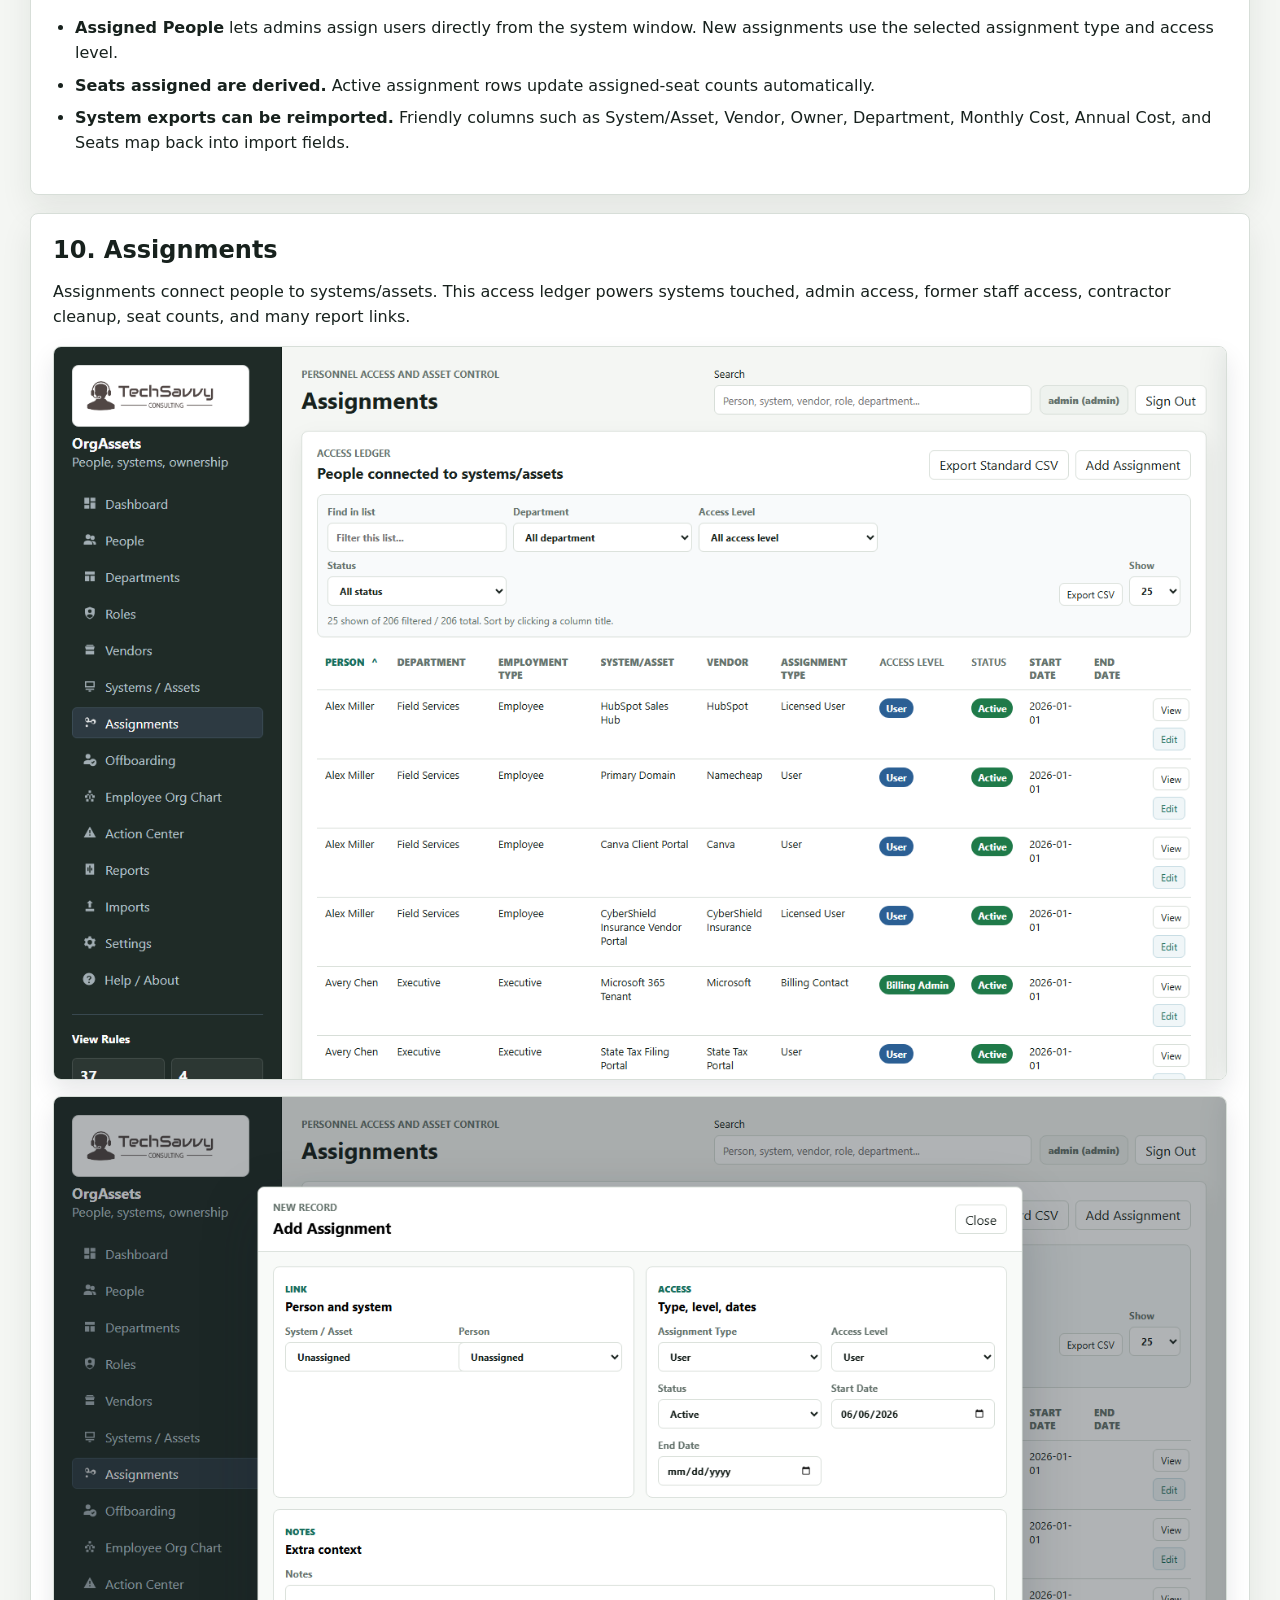
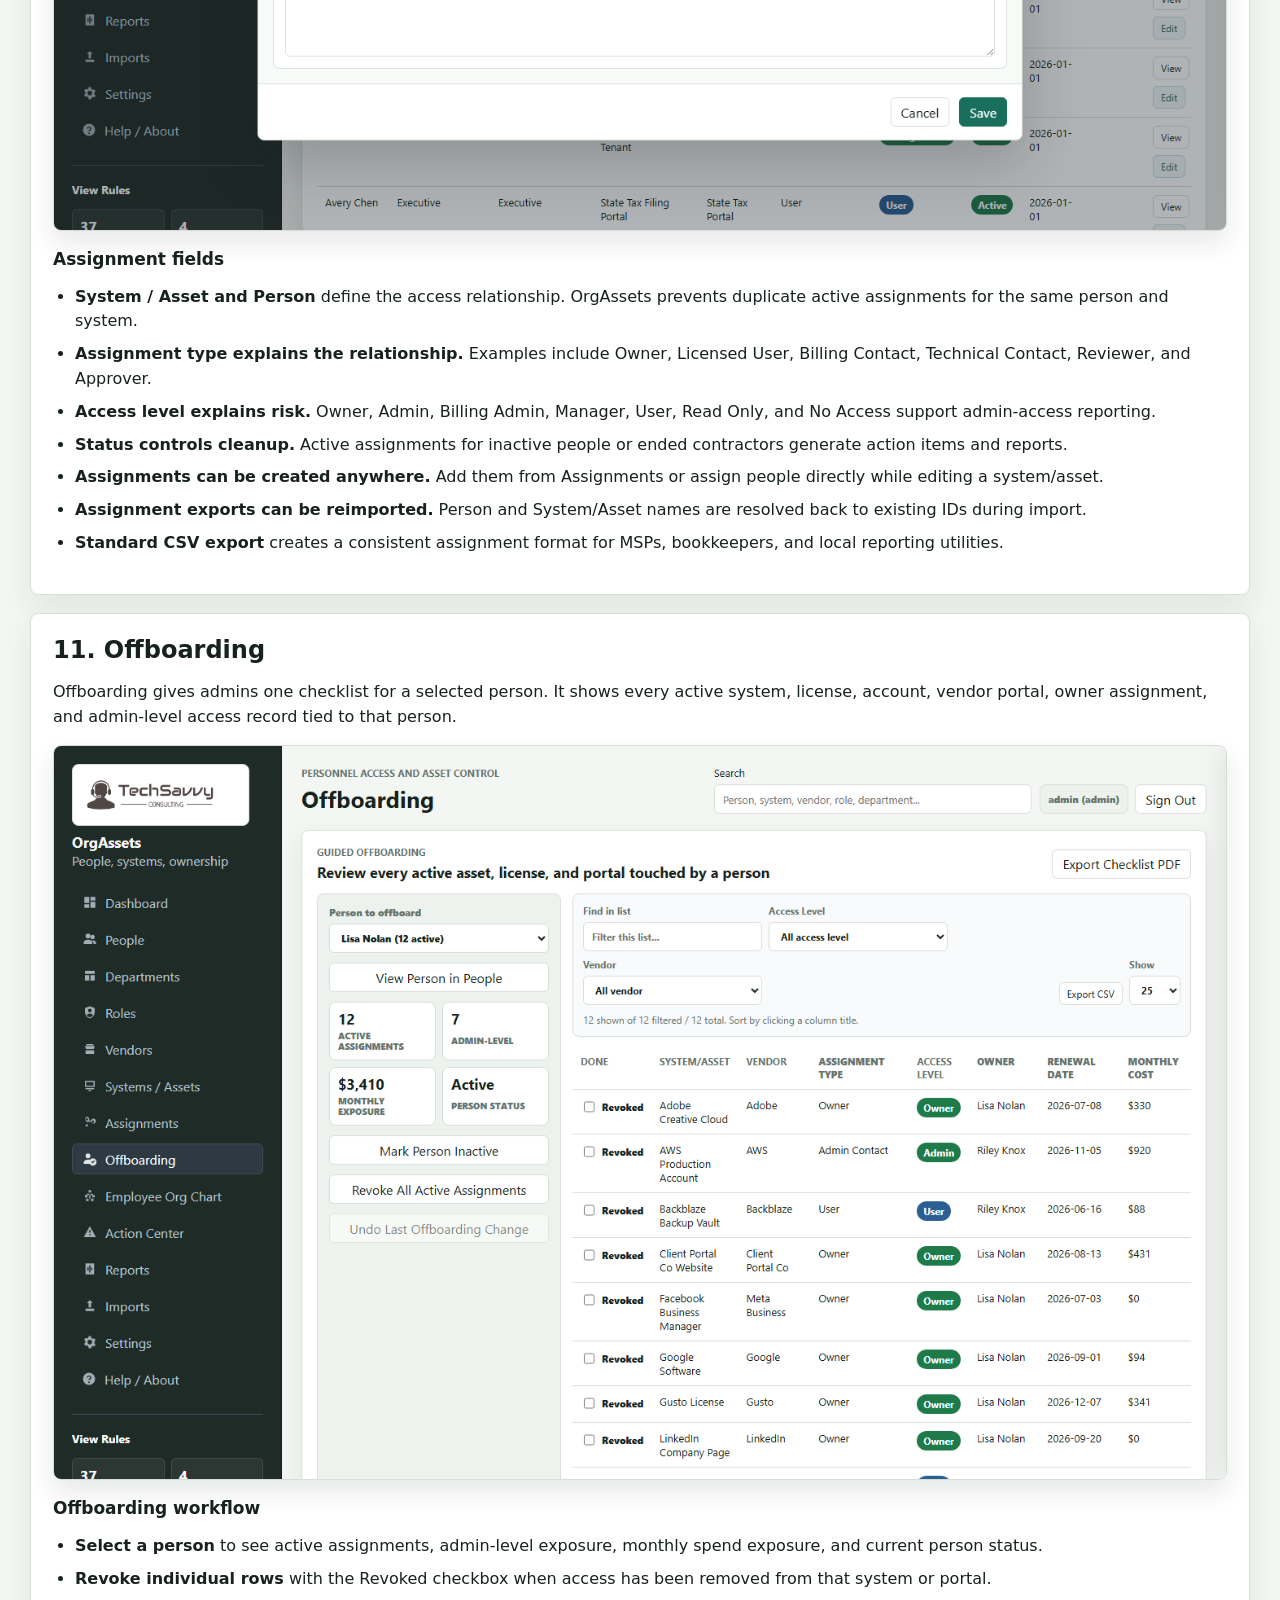
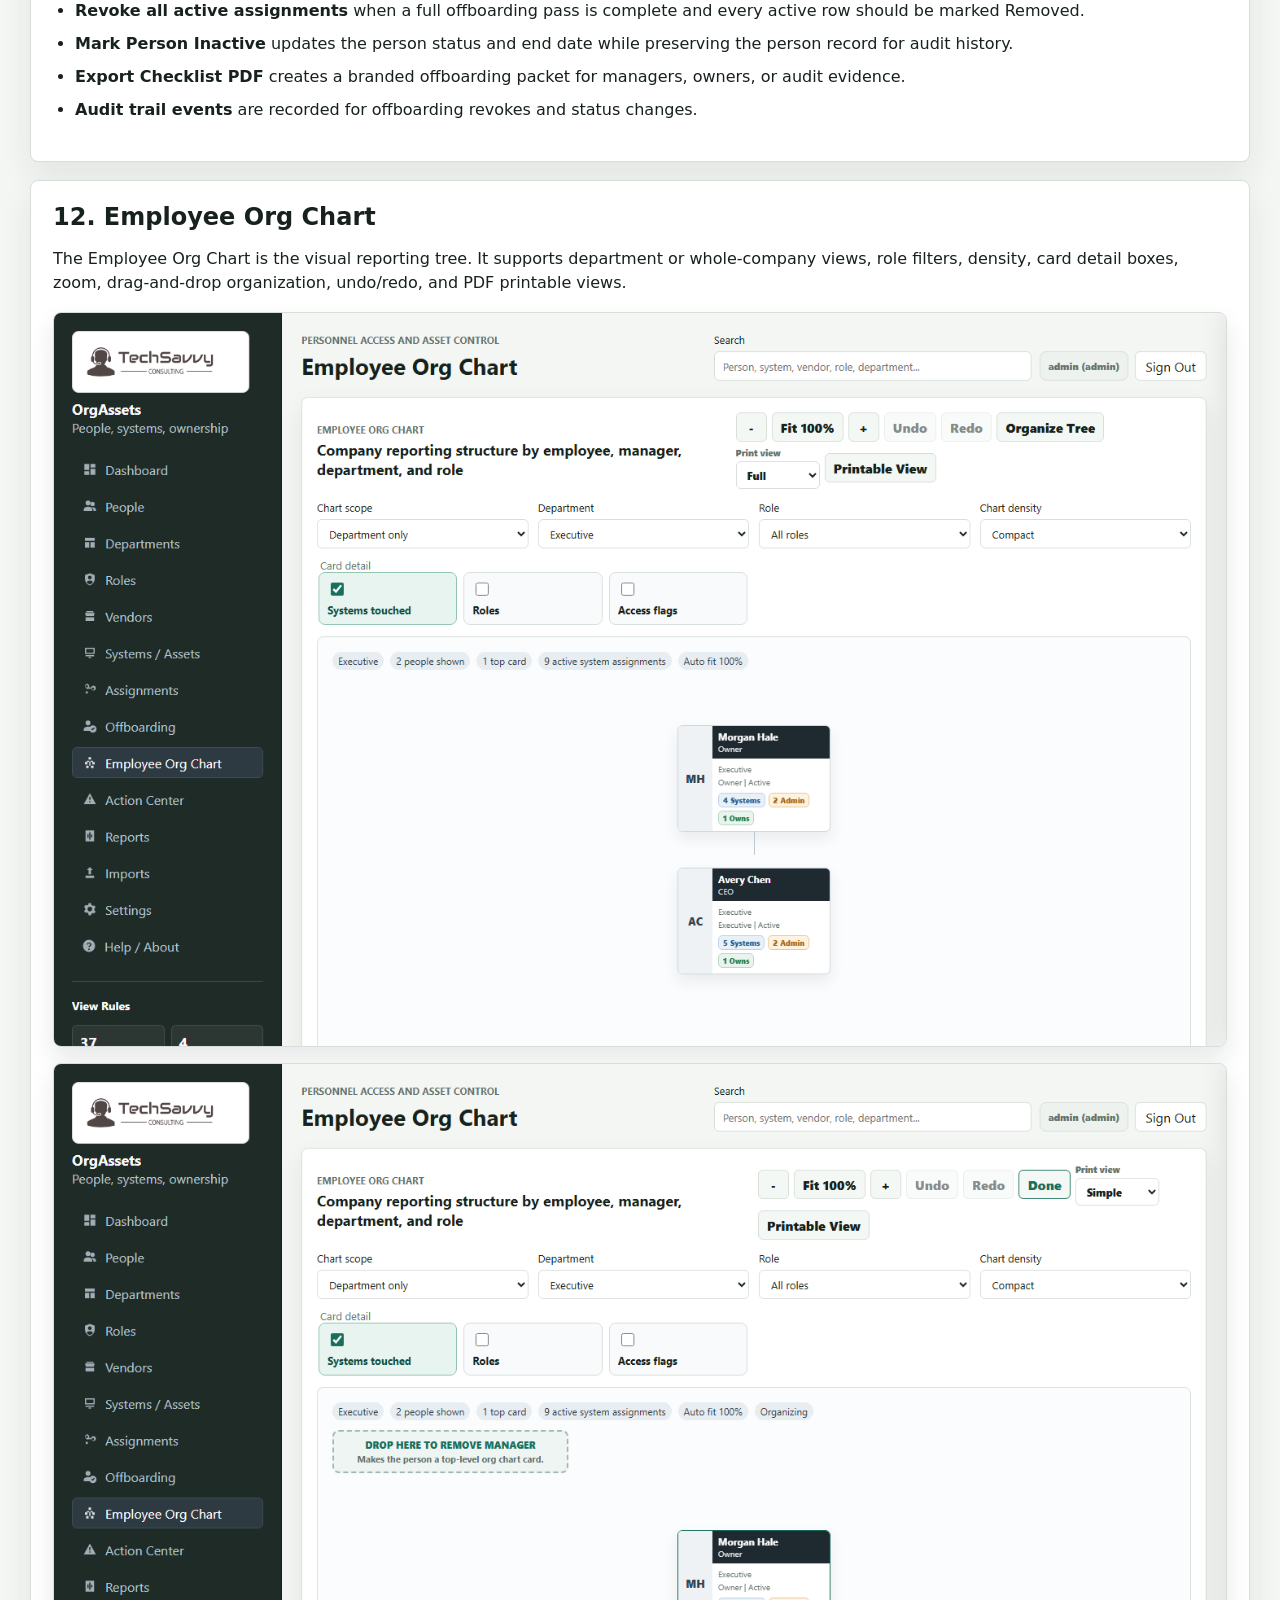
==== commit 14c9b1b1: "Add files via upload" ====
--- a/help.html
+++ b/help.html
@@ -628,7 +628,7 @@
         <h3>Settings workflow</h3>
         <ul>
           <li><b>Report Branding</b> uploads a logo and customizes the PDF report header. The preview shows how reports will look.</li>
-          <li><b>Dashboard Layout</b> sets default org chart scope, chart density, cost KPI visibility, individual dashboard table visibility, report deck visibility, and systems touched on org chart cards. Visible dashboard tables automatically move up to fill open dashboard positions.</li>
+          <li><b>Dashboard Layout</b> sets default org chart scope, chart density, Org Snapshot visibility, cost KPI visibility, individual dashboard table visibility, and report deck visibility. Visible dashboard tables automatically move up to fill open dashboard positions.</li>
           <li><b>Data Field Options</b> sets default row limit, person status, employment type, system status, assignment access, and advanced field visibility.</li>
           <li><b>Audit Trail</b> exports local event history as CSV or PDF, including hash-chain markers for integrity review.</li>
           <li><b>Portal Boundaries</b> define the purpose of the portal and remind users not to store credentials.</li>
